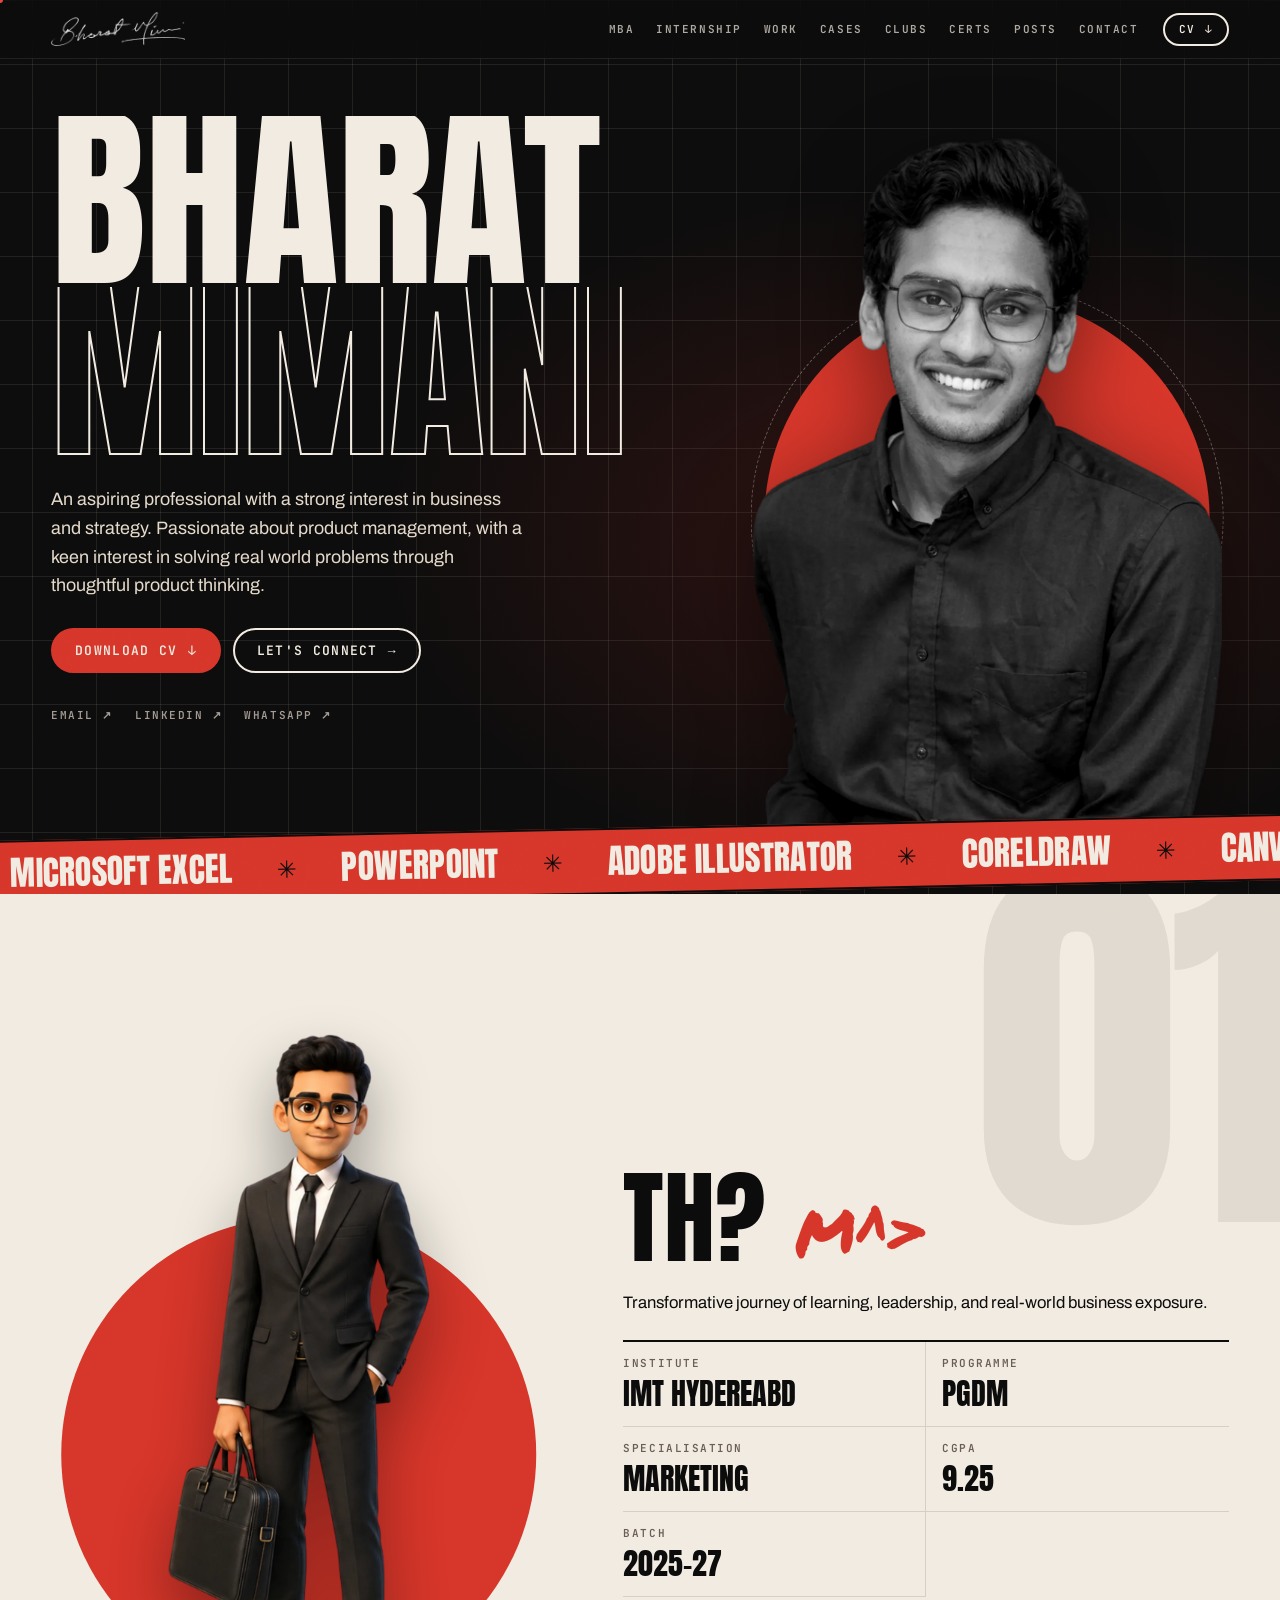
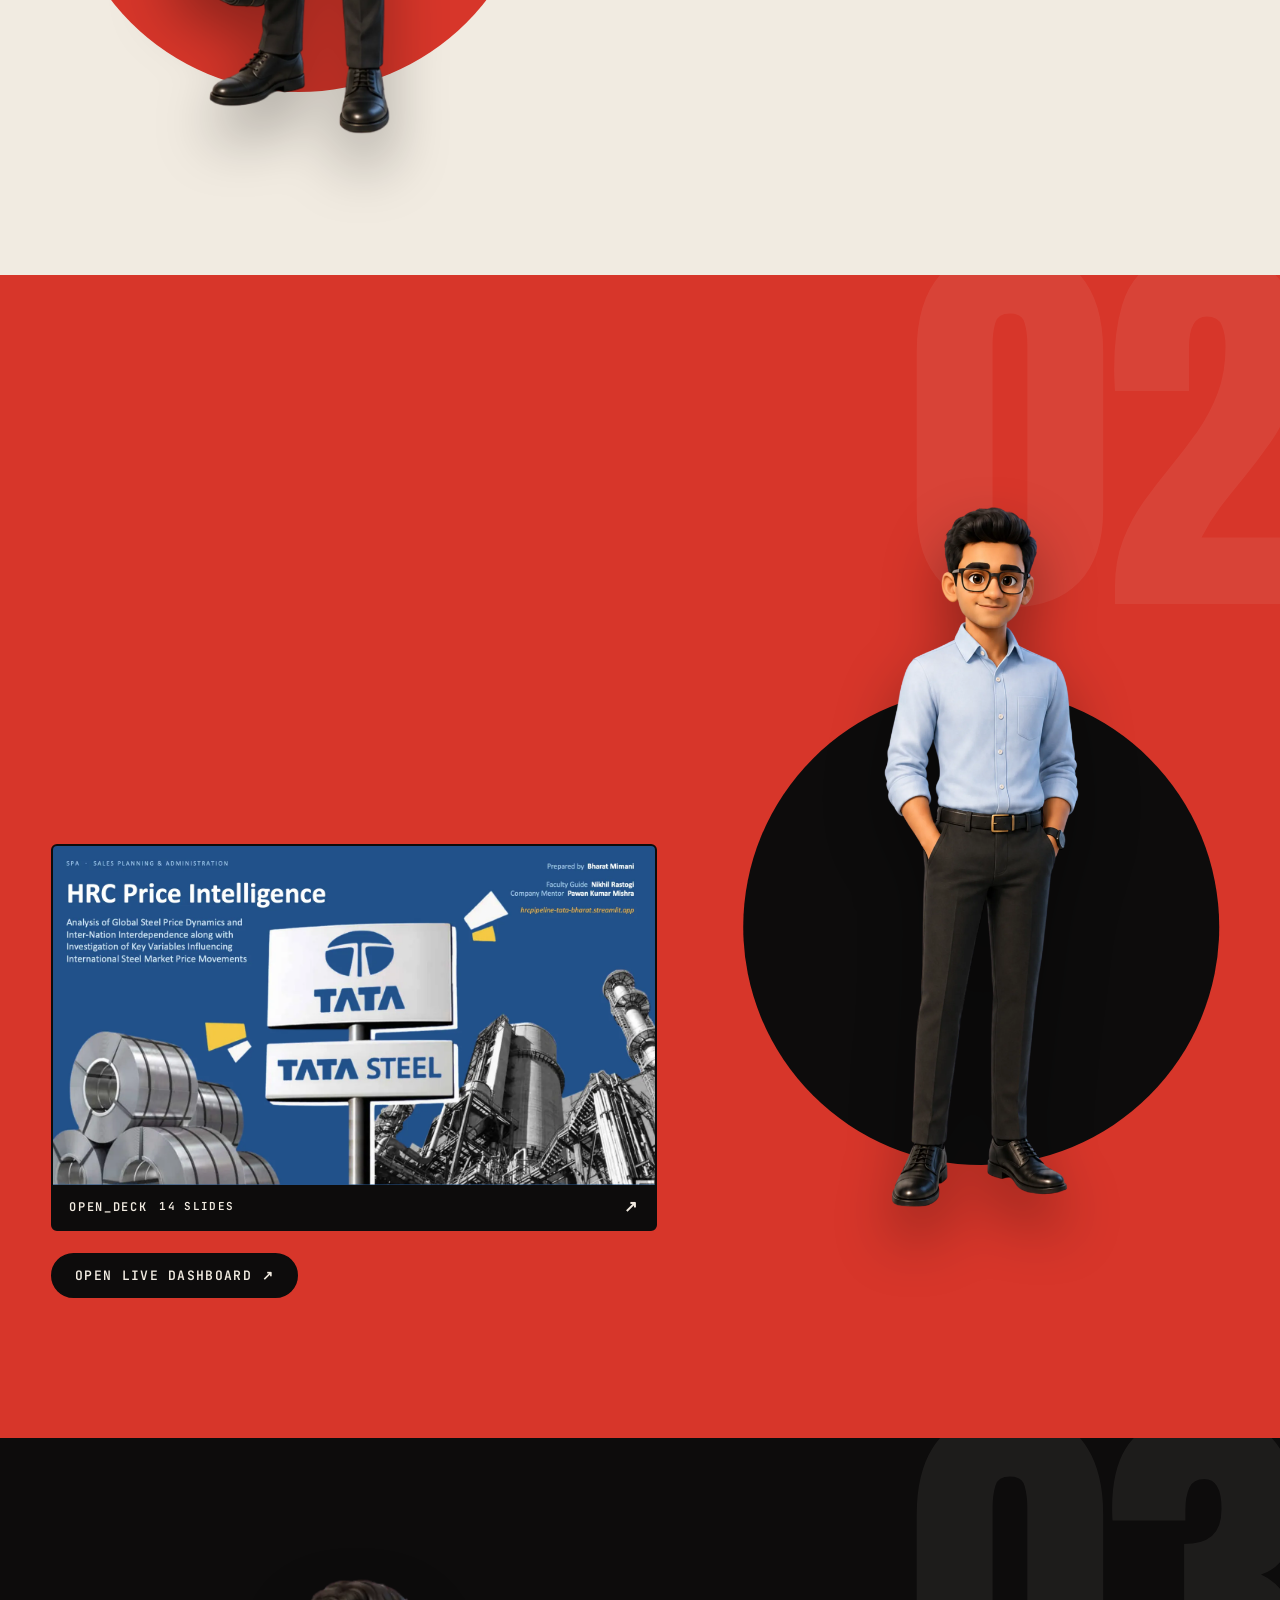
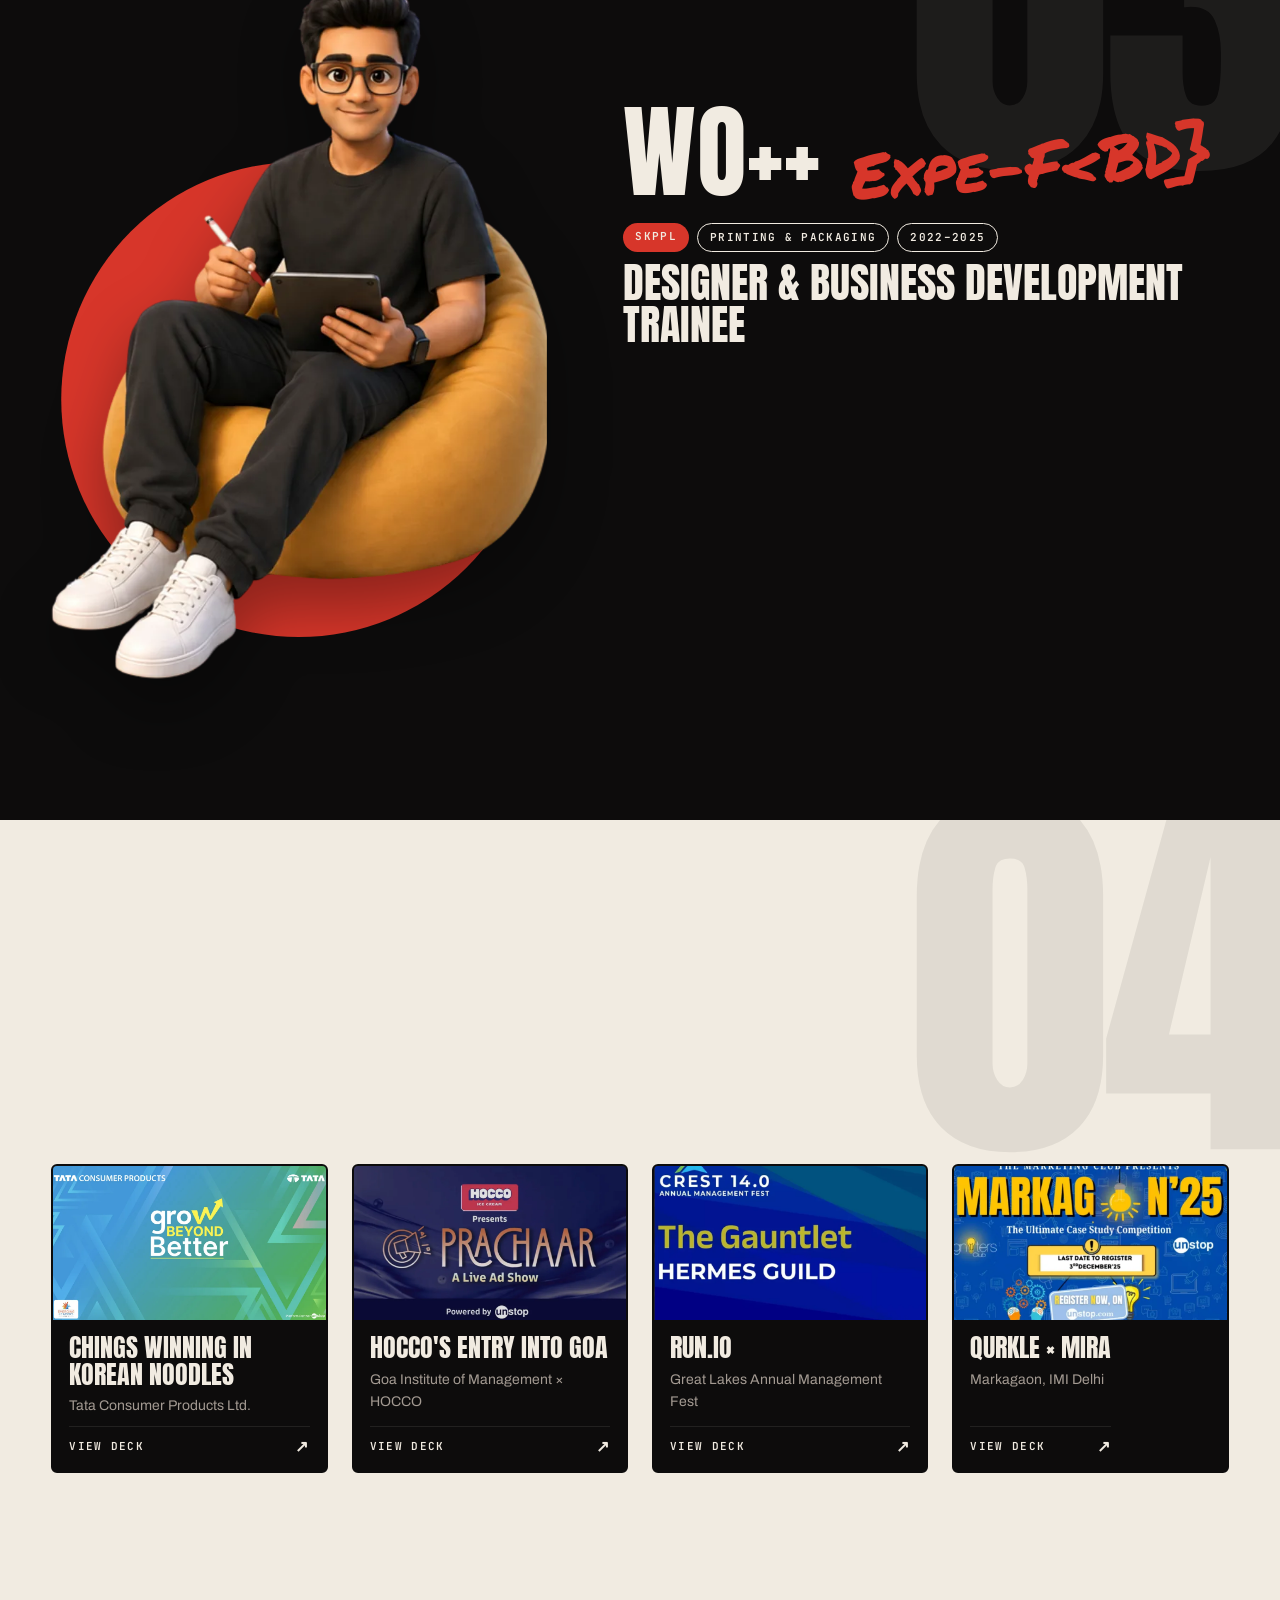
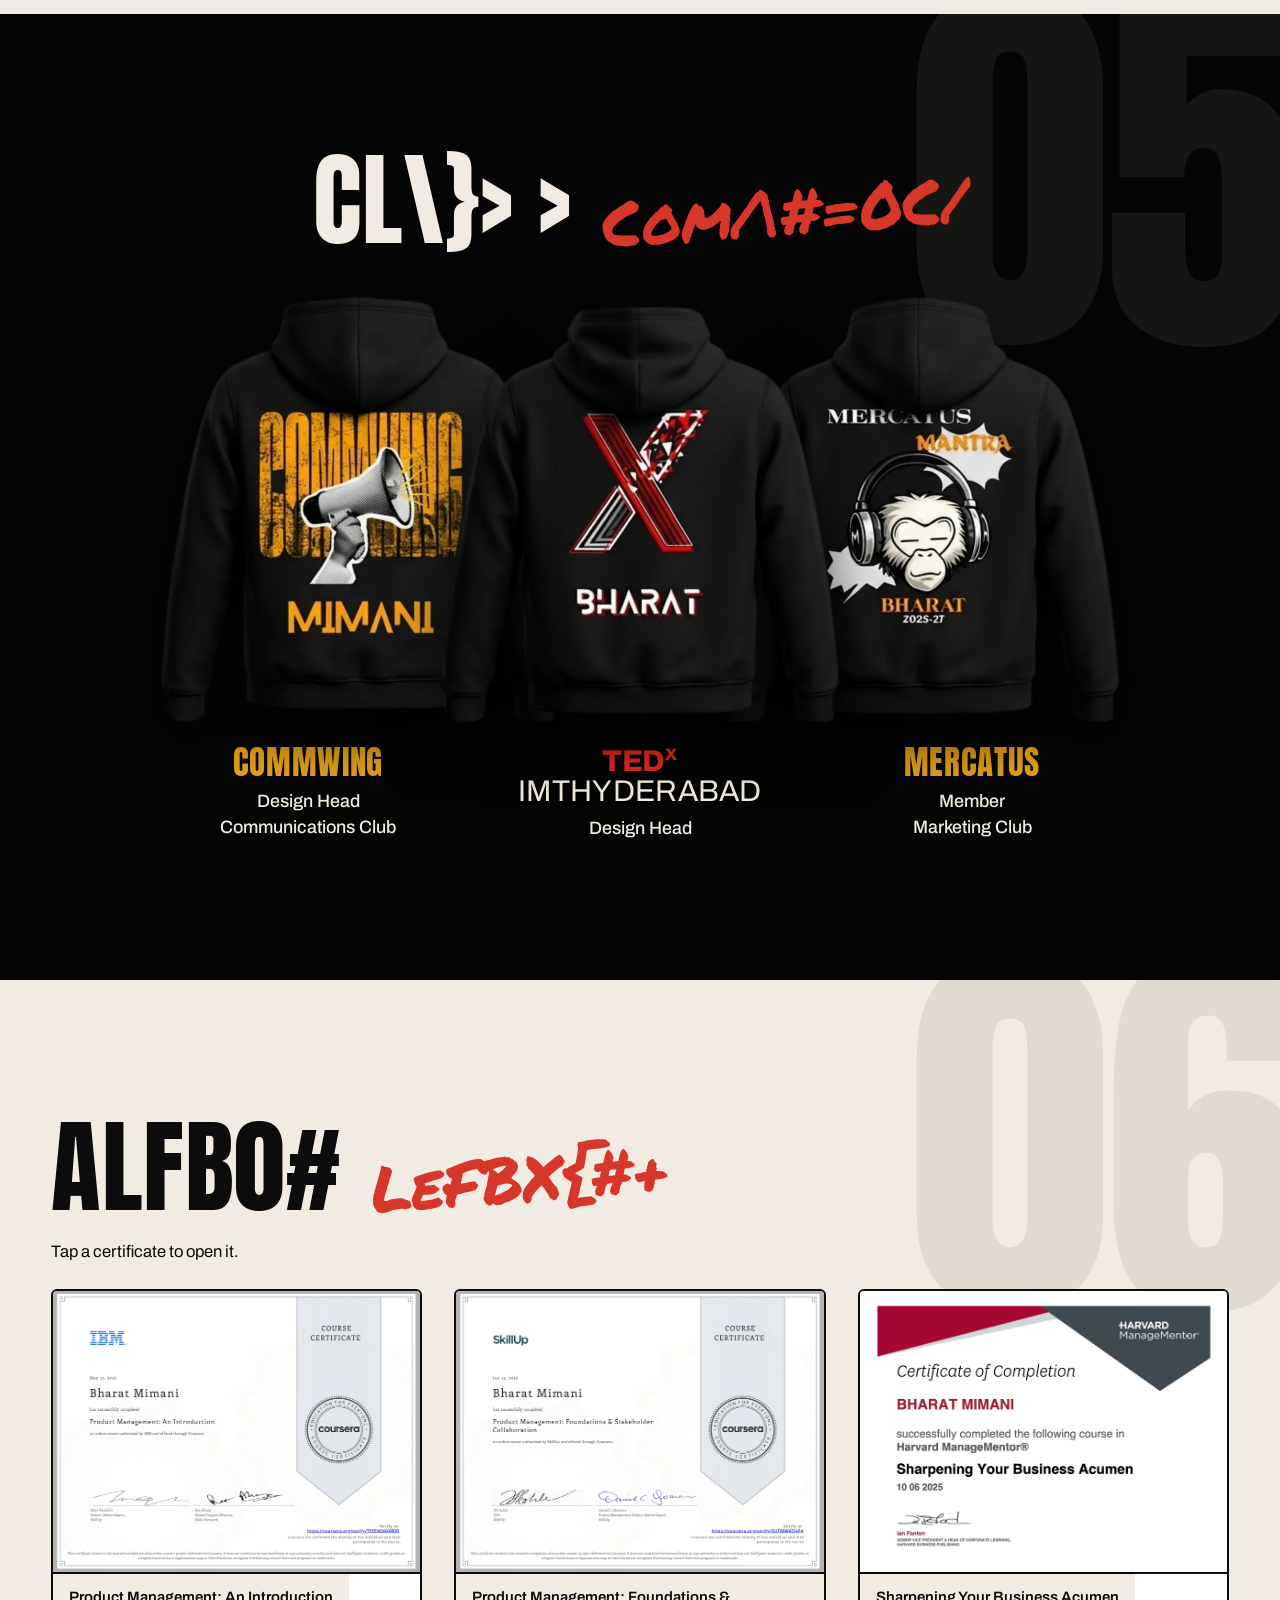
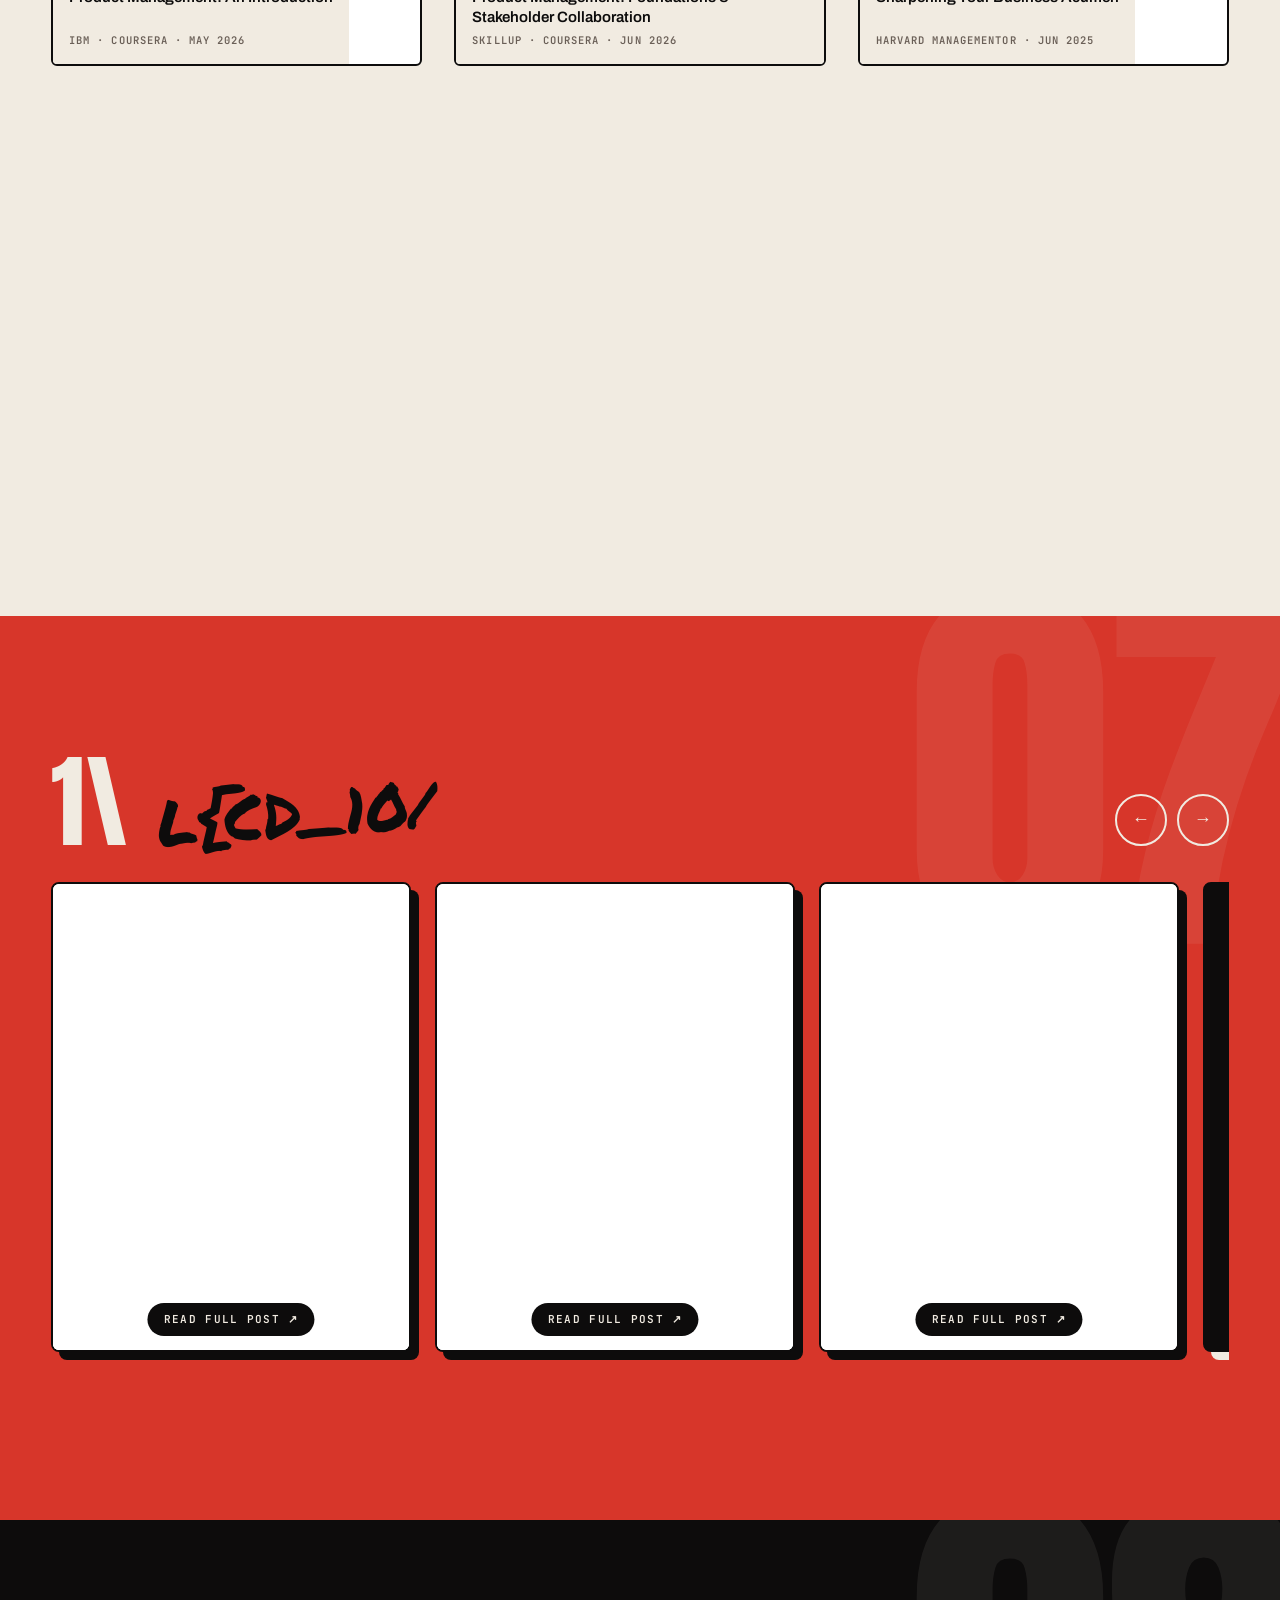
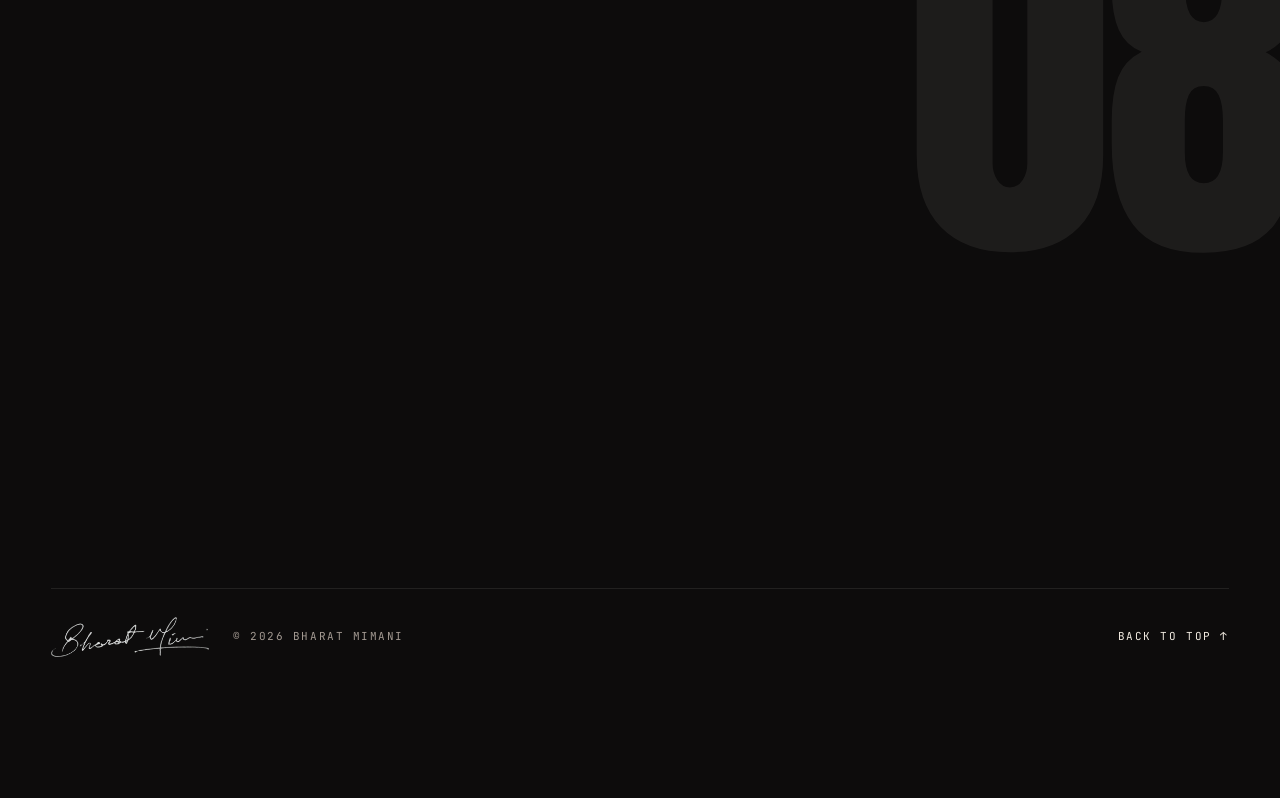
==== index.html @ fe5ada45 "Update index.html" ====
<!doctype html>
<html lang="en">
<head>
<meta charset="utf-8">
<meta name="viewport" content="width=device-width, initial-scale=1, viewport-fit=cover">
<!--HEAD-START-->
<title>Bharat Mimani</title>
<meta name="description" content="Bharat Mimani — MBA portfolio: Tata Steel summer internship, case competitions, work experience, clubs and certifications.">
<meta property="og:title" content="Bharat Mimani — Portfolio">
<meta property="og:description" content="MBA portfolio: Tata Steel internship, case competitions, work experience and more.">
<meta property="og:image" content="https://bharatmimani.vercel.app/assets/og.jpg">
<meta property="og:type" content="website">
<meta name="twitter:card" content="summary_large_image">
<meta name="theme-color" content="#0D0C0C">
<link rel="icon" href="data:image/svg+xml,%3Csvg xmlns='http://www.w3.org/2000/svg' viewBox='0 0 64 64'%3E%3Crect width='64' height='64' rx='10' fill='%23D7362A'/%3E%3Ctext x='32' y='44' font-family='Impact,Arial Black,sans-serif' font-size='34' text-anchor='middle' fill='%23F1EBE1'%3EBM%3C/text%3E%3C/svg%3E">
<link rel="preload" href="assets/fonts/anton-latin-400-normal.woff2" as="font" type="font/woff2" crossorigin>
<link rel="stylesheet" href="fonts.css">
<link rel="stylesheet" href="style.css">
<!--HEAD-END-->
</head>
<body>
<!--BODY-START-->
<a class="skip" href="#main">Skip to content</a>
<div class="cursor" aria-hidden="true"><span class="cursor-dot"></span><span class="cursor-ring"></span></div>

<header class="nav" id="nav">
  <a class="nav-logo" href="#top" aria-label="Back to top"><img src="assets/img/signature.webp" alt="Bharat Mimani signature" width="600" height="152"></a>
  <nav class="nav-links" id="navLinks" aria-label="Sections">
    <a href="#mba">MBA</a>
    <a href="#internship">Internship</a>
    <a href="#work">Work</a>
    <a href="#cases">Cases</a>
    <a href="#clubs">Clubs</a>
    <a href="#certs">Certs</a>
    <a href="#linkedin">Posts</a>
    <a href="#contact">Contact</a>
  </nav>
  <a class="btn btn-sm nav-cv" data-cv href="assets/CV.pdf" target="_blank" rel="noopener">CV <span aria-hidden="true">↓</span></a>
  <button class="nav-toggle" id="navToggle" aria-expanded="false" aria-controls="navLinks"><span></span><span></span><span class="sr">Menu</span></button>
</header>

<main id="main">

<!-- ================= HERO ================= -->
<section class="hero dark" id="top">
  <div class="hero-grid">
    <h1 class="hero-name" aria-label="Bharat Mimani">
      <span class="line"><span class="word" id="firstName">BHARAT</span></span>
      <span class="line"><span class="word outline" id="lastName">MIMANI</span></span>
    </h1>
    <figure class="hero-figure">
      <div class="disc"></div>
      <img src="assets/img/me.webp" alt="Portrait of Bharat Mimani" width="1000" height="1663" fetchpriority="high">
    </figure>
    <div class="hero-copy">
      <p class="hero-tagline" id="tagline"></p>
      <div class="hero-cta">
        <a class="btn btn-red" data-cv href="assets/CV.pdf" target="_blank" rel="noopener">Download CV <span aria-hidden="true">↓</span></a>
        <a class="btn btn-ghost" href="#contact">Let's connect <span aria-hidden="true">→</span></a>
      </div>
      <ul class="hero-social" id="heroSocial"></ul>
    </div>
  </div>
  <div class="marquee" aria-label="Tools I use"><div class="marquee-track" id="marquee"></div></div>
</section>

<!-- ================= 01 MBA ================= -->
<section class="sec light" id="mba">
  <span class="bignum" aria-hidden="true">01</span>
  <div class="wrap split">
    <figure class="avatar left"><div class="disc red"></div><img src="assets/img/avatar-mba.webp" alt="Bharat's avatar in a suit" loading="lazy" width="700" height="1872"></figure>
    <div class="sec-body">
      <h2 class="h2 scramble">The <em>MBA</em></h2>
      <p class="lede" id="mbaSummary"></p>
      <dl class="facts" id="mbaFacts"></dl>
    </div>
  </div>
</section>

<!-- ================= 02 INTERNSHIP ================= -->
<section class="sec red-bg" id="internship">
  <span class="bignum" aria-hidden="true">02</span>
  <div class="wrap split reverse">
    <figure class="avatar right"><div class="disc ink"></div><img src="assets/img/avatar-internship.webp" alt="Bharat's avatar in a blue shirt" loading="lazy" width="700" height="2511"></figure>
    <div class="sec-body">
      <h2 class="h2 one-line scramble">Summer <em>Internship</em></h2>
      <div class="intern-meta">
        <span class="chip" id="internCompany"></span>
        <span class="chip ghost" id="internRole"></span>
        <span class="chip ghost" id="internDuration"></span>
      </div>
      <h3 class="h3" id="internProject"></h3>
      <p class="lede" id="internSummary"></p>
      <ul class="ticks" id="internHighlights"></ul>
      <button class="deck-card wide" id="internDeck" type="button">
        <span class="deck-img"><img id="internCover" alt="First slide of the HRC Price Intelligence deck" loading="lazy"></span>
        <span class="deck-cta"><span class="mono">OPEN_DECK</span><span id="internCount"></span><span class="arrow" aria-hidden="true">↗</span></span>
      </button>
      <div class="dash-row">
        <a class="btn btn-ink" id="internDash" target="_blank" rel="noopener">Open live dashboard <span aria-hidden="true">↗</span></a>
      </div>
    </div>
  </div>
</section>

<!-- ================= 03 WORK ================= -->
<section class="sec dark" id="work">
  <span class="bignum" aria-hidden="true">03</span>
  <div class="wrap split">
    <figure class="avatar left"><div class="disc red"></div><img src="assets/img/avatar-workex.webp" alt="Bharat's avatar working on a tablet" loading="lazy" width="700" height="984"></figure>
    <div class="sec-body">
      <h2 class="h2 scramble">Work <em>Experience</em></h2>
      <div class="intern-meta">
        <span class="chip red" id="workCompany"></span>
        <span class="chip ghost" id="workIndustry"></span>
        <span class="chip ghost" id="workDuration"></span>
      </div>
      <h3 class="h3" id="workRole"></h3>
      <p class="lede" id="workSummary"></p>
      <ul class="ticks" id="workHighlights"></ul>
      <div class="gallery" id="workGallery" hidden></div>
    </div>
  </div>
</section>

<!-- ================= 04 CASES ================= -->
<section class="sec light" id="cases">
  <span class="bignum" aria-hidden="true">04</span>
  <div class="wrap">
    <div class="split head-split">
      <div class="sec-body">
        <h2 class="h2 scramble">Case <em>Competitions</em></h2>
        <p class="lede">Tap any cover to flip through the deck I presented.</p>
      </div>
    </div>
    <div class="deck-grid" id="caseGrid"></div>
  </div>
</section>

<!-- ================= 05 CLUBS ================= -->
<section class="sec black" id="clubs">
  <span class="bignum" aria-hidden="true">05</span>
  <div class="wrap">
    <h2 class="h2 center scramble">Clubs &amp; <em>Committees</em></h2>
    <div class="clubs">
      <div class="club-stack" id="clubStack"></div>
      <div class="club-labels" id="clubLabels"></div>
    </div>
  </div>
</section>

<!-- ================= 06 CERTS ================= -->
<section class="sec light" id="certs">
  <span class="bignum" aria-hidden="true">06</span>
  <div class="wrap">
    <h2 class="h2 scramble">Always <em>Learning</em></h2>
    <p class="lede">Tap a certificate to open it.</p>
    <div class="cert-grid" id="certGrid"></div>
  </div>
</section>

<!-- ================= 07 LINKEDIN ================= -->
<section class="sec red-bg" id="linkedin">
  <span class="bignum" aria-hidden="true">07</span>
  <div class="wrap">
    <div class="li-head">
      <div>
        <h2 class="h2 scramble">On <em>LinkedIn</em></h2>
      </div>
      <div class="slider-btns">
        <button class="sbtn" id="liPrev" type="button" aria-label="Previous post">←</button>
        <button class="sbtn" id="liNext" type="button" aria-label="Next post">→</button>
      </div>
    </div>
    <div class="li-track" id="liTrack" tabindex="0" aria-label="LinkedIn posts, scroll sideways"></div>
  </div>
</section>

<!-- ================= 08 CONTACT ================= -->
<section class="sec dark contact" id="contact">
  <span class="bignum" aria-hidden="true">08</span>
  <div class="wrap">
    <h2 class="thanks"><span>Let's</span> <em>talk</em></h2>
    <div class="contact-grid" id="contactGrid"></div>
  </div>
  <footer class="footer">
    <img src="assets/img/signature.webp" alt="" width="600" height="152" loading="lazy">
    <p class="mono">© <span id="year"></span> Bharat Mimani</p>
    <a class="mono totop" href="#top">Back to top ↑</a>
  </footer>
</section>

</main>

<!-- ================= VIEWER ================= -->
<div class="viewer" id="viewer" hidden role="dialog" aria-modal="true" aria-labelledby="vTitle">
  <div class="v-top">
    <p class="mono v-title" id="vTitle"></p>
    <p class="mono v-count" id="vCount"></p>
    <button class="v-close" id="vClose" type="button" aria-label="Close">✕</button>
  </div>
  <div class="v-stage" id="vStage"><img id="vImg" alt=""></div>
  <button class="v-nav v-prev" id="vPrev" type="button" aria-label="Previous slide">←</button>
  <button class="v-nav v-next" id="vNext" type="button" aria-label="Next slide">→</button>
  <div class="v-bottom"><div class="v-dots" id="vDots"></div><a class="btn btn-red btn-sm" id="vVerify" target="_blank" rel="noopener" hidden>Verify ↗</a></div>
</div>

<svg width="0" height="0" style="position:absolute" aria-hidden="true">
  <defs>
    <symbol id="ast" viewBox="0 0 100 100"><g fill="currentColor"><rect x="45" y="4" width="10" height="92" rx="5"/><rect x="45" y="4" width="10" height="92" rx="5" transform="rotate(45 50 50)"/><rect x="45" y="4" width="10" height="92" rx="5" transform="rotate(90 50 50)"/><rect x="45" y="4" width="10" height="92" rx="5" transform="rotate(135 50 50)"/></g></symbol>
  </defs>
</svg>

<script src="content.js"></script>
<script src="main.js"></script>
<!--BODY-END-->
<script defer src="/_vercel/insights/script.js"></script>
</body>
</html>
---- fonts.css ----
@font-face{font-family:"Anton";src:url(assets/fonts/anton-latin-400-normal.woff2) format("woff2");font-weight:400;font-display:swap}
@font-face{font-family:"Permanent Marker";src:url(assets/fonts/permanent-marker-latin-400-normal.woff2) format("woff2");font-weight:400;font-display:swap}
@font-face{font-family:"Archivo";src:url(assets/fonts/archivo-latin-400-normal.woff2) format("woff2");font-weight:400;font-display:swap}
@font-face{font-family:"Archivo";src:url(assets/fonts/archivo-latin-500-normal.woff2) format("woff2");font-weight:500;font-display:swap}
@font-face{font-family:"Archivo";src:url(assets/fonts/archivo-latin-600-normal.woff2) format("woff2");font-weight:600;font-display:swap}
@font-face{font-family:"JetBrains Mono";src:url(assets/fonts/jetbrains-mono-latin-400-normal.woff2) format("woff2");font-weight:400;font-display:swap}
@font-face{font-family:"JetBrains Mono";src:url(assets/fonts/jetbrains-mono-latin-600-normal.woff2) format("woff2");font-weight:600;font-display:swap}
@font-face{font-family:"Archivo";src:url(assets/fonts/archivo-latin-800-normal.woff2) format("woff2");font-weight:800;font-display:swap}
---- style.css ----
/* ============ TOKENS ============ */
:root{
  color-scheme: dark;
  --ink:#0D0C0C; --ink-2:#171414; --black:#050505;
  --cream:#F1EBE1; --cream-2:#E4DACB;
  --red:#D7362A; --red-hi:#E8483B; --red-deep:#9E2219;
  --mute-d:#A39A92;      /* muted text on dark */
  --mute-l:#6A5F57;      /* muted text on cream */
  --line-d:rgba(241,235,225,.09);
  --line-l:rgba(13,12,12,.12);
  --f-display:"Anton","Impact","Arial Narrow Bold",sans-serif;
  --f-marker:"Permanent Marker","Comic Sans MS",cursive;
  --f-mono:"JetBrains Mono",ui-monospace,"SFMono-Regular",Menlo,monospace;
  --f-body:"Archivo","Helvetica Neue",Arial,sans-serif;
  --gutter:clamp(16px,4vw,56px);
  --maxw:1240px;
  --ease:cubic-bezier(.2,.8,.2,1);
}
*,*::before,*::after{box-sizing:border-box}
html{scroll-behavior:smooth;scroll-padding-top:72px}
body{margin:0;background:var(--ink);color:var(--cream);font:400 16px/1.6 var(--f-body);-webkit-font-smoothing:antialiased;overflow-x:hidden}
img{max-width:100%;display:block}
a{color:inherit}
button{font:inherit;color:inherit;cursor:pointer}
em{font-style:normal}
[hidden]{display:none!important}
:focus-visible{outline:2px dashed var(--red-hi);outline-offset:3px}
.sr{position:absolute;width:1px;height:1px;overflow:hidden;clip:rect(0 0 0 0)}
.skip{position:absolute;left:-999px;top:8px;z-index:100;background:var(--red);padding:8px 12px}
.skip:focus{left:8px}

/* grain over everything */
body::after{content:"";position:fixed;inset:0;pointer-events:none;z-index:90;opacity:.07;mix-blend-mode:overlay;
  background-image:url("data:image/svg+xml,%3Csvg xmlns='http://www.w3.org/2000/svg' width='160' height='160'%3E%3Cfilter id='n'%3E%3CfeTurbulence type='fractalNoise' baseFrequency='.85' numOctaves='3' stitchTiles='stitch'/%3E%3C/filter%3E%3Crect width='100%25' height='100%25' filter='url(%23n)'/%3E%3C/svg%3E")}

/* ============ TYPE ============ */
.eyebrow,.mono{font-family:var(--f-mono);font-size:12px;letter-spacing:.14em;text-transform:uppercase}
.eyebrow{margin:0 0 14px;opacity:.85}
.center{text-align:center}
.h2{font:400 clamp(48px,8vw,112px)/.9 var(--f-display);text-transform:uppercase;margin:0 0 24px;letter-spacing:.005em;text-wrap:balance}
.h2 em,.thanks em{font-family:var(--f-marker);text-transform:none;font-size:.62em;color:var(--red);display:inline-block;transform:rotate(-4deg) translateY(-.12em);margin-left:.08em;letter-spacing:0}
.red-bg .h2 em{color:var(--ink)}
@media (min-width:901px){.h2.one-line{white-space:nowrap;font-size:clamp(44px,5.6vw,96px)}}
.h3{font:400 clamp(28px,3.4vw,42px)/1 var(--f-display);text-transform:uppercase;margin:6px 0 14px}
.lede{max-width:60ch;font-size:clamp(16px,1.3vw,18px);margin:0 0 24px}
.note{margin:0;opacity:.75;font-size:11px}

/* placeholders (text not written yet) */
.ph{border:1.5px dashed currentColor;padding:1px 8px;border-radius:4px;opacity:.6;font-style:italic}

/* ============ BUTTONS / CHIPS ============ */
.btn{display:inline-flex;align-items:center;gap:10px;padding:14px 22px;font:600 13px/1 var(--f-mono);letter-spacing:.1em;text-transform:uppercase;text-decoration:none;border:2px solid currentColor;border-radius:999px;transition:transform .25s var(--ease),background .25s,color .25s,box-shadow .25s;background:transparent}
.btn:hover{transform:translate(-2px,-2px);box-shadow:4px 4px 0 currentColor}
.btn-sm{padding:9px 14px;font-size:11px}
.btn-red{background:var(--red);border-color:var(--red);color:var(--cream)}
.btn-red:hover{box-shadow:4px 4px 0 var(--cream)}
.btn-ghost{color:var(--cream)}
.btn-ink{background:var(--ink);border-color:var(--ink);color:var(--cream)}
.btn-ink:hover{box-shadow:4px 4px 0 var(--cream)}
.chip{display:inline-block;font:600 11px/1 var(--f-mono);letter-spacing:.12em;text-transform:uppercase;padding:8px 12px;border-radius:999px;background:var(--ink);color:var(--cream)}
.chip.red{background:var(--red)}
.chip.ghost{background:transparent;border:1.5px solid currentColor;color:inherit}
.chip:empty{display:none}

/* ============ NAV ============ */
.nav{position:fixed;top:0;left:0;right:0;z-index:60;display:flex;align-items:center;gap:24px;
  padding:calc(env(safe-area-inset-top,0px) + 12px) var(--gutter) 12px;
  background:rgba(13,12,12,.72);backdrop-filter:blur(12px);-webkit-backdrop-filter:blur(12px);border-bottom:1px solid var(--line-d)}
.nav-logo img{height:34px;width:auto;filter:invert(1) brightness(1.05)}
.nav-links{display:flex;gap:22px;margin-left:auto}
.nav-links a{font:600 11px/1 var(--f-mono);letter-spacing:.14em;text-transform:uppercase;text-decoration:none;opacity:.7;position:relative;padding:6px 0}
.nav-links a::after{content:"";position:absolute;left:0;right:100%;bottom:0;height:2px;background:var(--red);transition:right .3s var(--ease)}
.nav-links a:hover,.nav-links a.active{opacity:1}
.nav-links a:hover::after,.nav-links a.active::after{right:0}
.nav-cv{color:var(--cream)}
.nav-toggle{display:none;background:none;border:0;width:40px;height:40px;position:relative}
.nav-toggle span:not(.sr){position:absolute;left:9px;right:9px;height:2px;background:var(--cream);transition:transform .3s}
.nav-toggle span:nth-child(1){top:15px}.nav-toggle span:nth-child(2){top:23px}
.nav-toggle[aria-expanded="true"] span:nth-child(1){transform:translateY(4px) rotate(45deg)}
.nav-toggle[aria-expanded="true"] span:nth-child(2){transform:translateY(-4px) rotate(-45deg)}

/* ============ SECTIONS ============ */
.sec{position:relative;padding-block:clamp(80px,11vw,150px);padding-inline:var(--gutter);overflow:hidden}
.wrap{max-width:var(--maxw);margin:0 auto;position:relative;z-index:2}
.dark{background:var(--ink);color:var(--cream)}
.black{background:var(--black);color:var(--cream)}
.light{background:var(--cream);color:var(--ink)}
.red-bg{background:var(--red);color:var(--cream)}
.light .eyebrow{color:var(--red-deep)}
.bignum{position:absolute;top:-.12em;right:-.04em;font:400 clamp(180px,32vw,460px)/1 var(--f-display);opacity:.07;pointer-events:none;z-index:1;letter-spacing:-.02em}
.split{display:grid;grid-template-columns:minmax(0,.9fr) minmax(0,1.1fr);gap:clamp(32px,6vw,90px);align-items:center}
.split.reverse{grid-template-columns:minmax(0,1.1fr) minmax(0,.9fr)}
.split.reverse .avatar{order:2}
.head-split{grid-template-columns:1fr;margin-bottom:36px}

/* avatars on discs (Inky-style) */
.avatar{position:relative;margin:0;display:flex;justify-content:center;align-items:flex-end;min-height:300px}
.avatar img{position:relative;z-index:2;max-height:700px;width:auto;filter:drop-shadow(0 30px 30px rgba(0,0,0,.35));transition:transform .6s var(--ease)}
.avatar:hover img{transform:translateY(-8px) rotate(-1.5deg)}
.avatar.small img{max-height:420px}
.disc{position:absolute;z-index:1;left:50%;bottom:6%;width:min(96%,500px);aspect-ratio:1;border-radius:50%;transform:translateX(-50%);background:var(--red)}
.disc.ink{background:var(--ink)}
.avatar.small .disc{width:min(90%,320px)}

/* ============ HERO ============ */
.hero{position:relative;padding:calc(env(safe-area-inset-top,0px) + 96px) var(--gutter) 0;overflow:hidden;
  background-image:linear-gradient(var(--line-d) 1px,transparent 1px),linear-gradient(90deg,var(--line-d) 1px,transparent 1px);background-size:64px 64px;background-position:center top}
.hero::before{content:"";position:absolute;inset:0;background:radial-gradient(ellipse 60% 55% at 72% 60%,rgba(215,54,42,.18),transparent 70%);pointer-events:none}
.hero-grid{max-width:var(--maxw);margin:0 auto;display:grid;grid-template-columns:minmax(0,1.15fr) minmax(0,.85fr);grid-template-rows:auto 1fr;column-gap:40px;position:relative}
.hero-eyebrow{grid-column:1/-1;grid-row:1;color:var(--mute-d)}
.blink{color:var(--red);animation:blink 1.1s steps(2) infinite}
@keyframes blink{50%{opacity:0}}
.hero-name{grid-column:1/-1;grid-row:1;padding-top:20px;margin:0;font:400 clamp(76px,15.5vw,236px)/.84 var(--f-display);letter-spacing:-.005em;position:relative;z-index:1}
.hero-name .line{display:block;overflow:hidden;padding-bottom:.02em}
.hero-name .word{display:inline-block;animation:rise 1s var(--ease) both}
.hero-name .line:nth-child(2) .word{animation-delay:.12s}
.hero-name .outline{color:transparent;-webkit-text-stroke:2px var(--cream)}
@keyframes rise{from{transform:translateY(105%)}to{transform:none}}
.hero-figure{grid-column:2;grid-row:1/3;position:relative;z-index:2;margin:0;align-self:end;display:flex;justify-content:center;padding-top:40px}
.hero-figure img{position:relative;z-index:2;width:min(100%,470px);height:auto;filter:grayscale(1) contrast(1.12) brightness(1.02) drop-shadow(0 20px 40px rgba(0,0,0,.45));transition:filter .6s var(--ease)}
/* duotone by default, original colour on hover (desktop) or tap (phone) */
.hero-figure:hover img,.hero-figure:active img{filter:grayscale(0) contrast(1) brightness(1) drop-shadow(0 20px 40px rgba(0,0,0,.45))}
.hero-figure .disc{bottom:12%;width:min(92%,470px)}
.hero-figure .disc::after{content:"";position:absolute;inset:-14px;border:1.5px dashed rgba(241,235,225,.35);border-radius:50%;animation:spin 40s linear infinite}
.asterisk{position:absolute;color:var(--red);z-index:3}
.a1{width:70px;top:18%;left:0;animation:spin 14s linear infinite}
@keyframes spin{to{transform:rotate(360deg)}}
.tag-hero{position:absolute;z-index:3;right:0;bottom:22%;font:600 11px/1 var(--f-mono);letter-spacing:.12em;background:var(--cream);color:var(--ink);padding:8px 10px;transform:rotate(3deg)}
.hero-copy{grid-column:1;grid-row:2;padding:28px 0 56px;align-self:start}
.hero-tagline{max-width:48ch;font-size:clamp(16px,1.4vw,19px);color:var(--cream-2);margin:0 0 28px}
.hero-cta{display:flex;flex-wrap:wrap;gap:12px;margin-bottom:28px}
.hero-social{list-style:none;margin:0;padding:0;display:flex;flex-wrap:wrap;gap:8px 22px}
.hero-social a{font:600 11px/1 var(--f-mono);letter-spacing:.14em;text-transform:uppercase;text-decoration:none;color:var(--mute-d);transition:color .2s}
.hero-social a:hover{color:var(--red-hi)}

.marquee{position:relative;z-index:3;margin:0 calc(var(--gutter) * -1);background:var(--red);color:var(--cream);overflow:hidden;border-block:2px solid var(--ink);transform:rotate(-1.2deg) scale(1.02);transform-origin:center}
.marquee-track{display:flex;width:max-content;animation:marq 26s linear infinite}
.marquee-track span{font:400 clamp(22px,2.6vw,34px)/1 var(--f-display);text-transform:uppercase;padding:14px 22px;white-space:nowrap;display:flex;align-items:center;gap:44px}
.marquee-track span::after{content:"✳";font-size:.7em;color:var(--ink)}
@keyframes marq{to{transform:translateX(-50%)}}

/* ============ FACTS (MBA) ============ */
.facts{display:grid;grid-template-columns:repeat(2,minmax(0,1fr));gap:0;margin:0;border-top:2px solid var(--ink)}
.facts div{padding:16px 16px 16px 0;border-bottom:1px solid var(--line-l)}
.facts div:nth-child(odd){border-right:1px solid var(--line-l)}
.facts div:nth-child(even){padding-left:16px}
.facts dt{font:600 11px/1 var(--f-mono);letter-spacing:.14em;text-transform:uppercase;color:var(--mute-l);margin-bottom:8px}
.facts dd{margin:0;font:400 clamp(22px,2.4vw,30px)/1.1 var(--f-display);text-transform:uppercase}
.facts dd .ph{font:italic 400 15px/1.4 var(--f-body);text-transform:none}

/* ============ INTERNSHIP ============ */
.intern-meta{display:flex;flex-wrap:wrap;gap:8px;margin-bottom:10px}
.ticks{list-style:none;padding:0;margin:0 0 28px;display:grid;gap:10px;max-width:60ch}
.ticks li{position:relative;padding-left:26px}
.ticks li::before{content:"→";position:absolute;left:0;font-family:var(--f-mono);font-weight:600}
.dash-row{display:flex;flex-wrap:wrap;align-items:center;gap:14px 18px;margin-top:22px}

/* ============ DECK CARDS ============ */
.deck-card{display:block;width:100%;text-align:left;padding:0;border:2px solid var(--ink);background:var(--ink);color:var(--cream);border-radius:6px;overflow:hidden;transition:transform .35s var(--ease),box-shadow .35s var(--ease)}
.deck-card:hover{transform:translate(-4px,-4px) rotate(-.4deg);box-shadow:8px 8px 0 var(--red)}
.red-bg .deck-card:hover{box-shadow:8px 8px 0 var(--cream)}
.deck-img{display:block;aspect-ratio:16/9;overflow:hidden;background:#222;position:relative}
.deck-img img{width:100%;height:100%;object-fit:cover;transition:transform .6s var(--ease)}
.deck-card:hover .deck-img img{transform:scale(1.05)}
.deck-img::after{content:"";position:absolute;inset:0;background:repeating-linear-gradient(0deg,rgba(0,0,0,.08) 0 1px,transparent 1px 3px);pointer-events:none;opacity:0;transition:opacity .3s}
.deck-card:hover .deck-img::after{opacity:1}
.deck-cta{display:flex;align-items:center;gap:12px;padding:14px 16px;font:600 11px/1 var(--f-mono);letter-spacing:.12em;text-transform:uppercase}
.deck-cta .arrow{margin-left:auto;font-size:16px;transition:transform .3s}
.deck-card:hover .arrow{transform:translate(3px,-3px)}
.deck-card.wide{max-width:640px}

.deck-grid{display:grid;grid-template-columns:repeat(4,minmax(0,1fr));gap:clamp(16px,2vw,24px)}
@media (max-width:1100px){.deck-grid{grid-template-columns:repeat(2,minmax(0,1fr))}}
.case{display:flex;flex-direction:column;background:var(--ink);color:var(--cream)}
.case-info{padding:14px 16px 16px;display:flex;flex-direction:column;gap:8px;flex:1}
.case-idx{font:600 11px/1 var(--f-mono);letter-spacing:.14em;color:var(--red-hi)}
.case-title{font:400 clamp(21px,2vw,26px)/1.05 var(--f-display);text-transform:uppercase;margin:0}
.case-org{font-size:14px;color:var(--mute-d);margin:0}
.case-foot{display:flex;align-items:center;gap:10px;margin-top:auto;padding-top:12px;border-top:1px solid var(--line-d);font:600 11px/1 var(--f-mono);letter-spacing:.12em;text-transform:uppercase}
.case-foot .arrow{margin-left:auto;font-size:16px;transition:transform .3s}
.case:hover .case-foot .arrow{transform:translate(3px,-3px)}
.result{background:var(--red);color:var(--cream);padding:6px 9px;border-radius:999px}

/* ============ CLUBS (overlapping hoodies, as in the Figma) ============ */
.clubs{margin-top:48px}
.club-stack{display:flex;justify-content:center;align-items:flex-end;max-width:1000px;margin:0 auto}
.hoodie{position:relative;flex:0 0 40%;margin-left:-12%;transition:transform .6s var(--ease)}
.hoodie:first-child{margin-left:0}
.hoodie:nth-child(2){z-index:2}
.hoodie img{width:100%;height:auto;filter:drop-shadow(0 24px 30px rgba(0,0,0,.7))}
.hoodie:hover{transform:translateY(-12px) rotate(-2deg);z-index:3}
.club-labels{display:grid;grid-template-columns:repeat(3,minmax(0,1fr));gap:16px;max-width:980px;margin:22px auto 0;text-align:center}
.club-name{font:400 clamp(22px,2.6vw,34px)/1 var(--f-display);text-transform:uppercase;margin:0 0 10px;letter-spacing:.02em}
.club-name.tedx{font:400 clamp(20px,2.4vw,30px)/1 var(--f-body);text-transform:uppercase;letter-spacing:.01em;color:var(--cream)}
.club-name.tedx .ted{color:#E62B1E;font-weight:800;letter-spacing:-.01em}
.club-name.tedx sup{color:#E62B1E;font-weight:700;font-size:.55em;vertical-align:.65em;margin:0 .02em}
.club-name.tedx .rest{font-weight:400;color:var(--cream)}
.club-role{font:500 clamp(15px,1.4vw,18px)/1.35 var(--f-body);margin:0;color:var(--cream)}
.club-note{font:500 clamp(15px,1.4vw,18px)/1.35 var(--f-body);margin:2px 0 0;color:var(--cream)}

/* ============ CERTS ============ */
.cert-grid{display:grid;grid-template-columns:repeat(3,minmax(0,1fr));gap:clamp(16px,2.5vw,32px);margin-top:12px}
.cert{display:flex;flex-direction:column;text-align:left;padding:0;background:#fff;color:var(--ink);border:2px solid var(--ink);border-radius:6px;overflow:hidden;transition:transform .35s var(--ease),box-shadow .35s var(--ease)}
.cert:hover{transform:translate(-4px,-4px);box-shadow:8px 8px 0 var(--red)}
.cert-img{aspect-ratio:2212/1706;overflow:hidden;border-bottom:2px solid var(--ink);background:#fafafa}
.cert-img img{width:100%;height:100%;object-fit:cover}
.cert-info{padding:14px 16px 16px;display:flex;flex-direction:column;gap:6px;flex:1;background:var(--cream)}
.cert-title{font:600 15px/1.3 var(--f-body);margin:0}
.cert-meta{display:flex;justify-content:space-between;gap:10px;font:600 10.5px/1.4 var(--f-mono);letter-spacing:.1em;text-transform:uppercase;color:var(--mute-l);margin-top:auto}
.cert-meta .ok{color:var(--red-deep)}

/* ============ LINKEDIN ============ */
.li-head{display:flex;align-items:flex-end;justify-content:space-between;gap:20px;flex-wrap:wrap}
.slider-btns{display:flex;gap:10px;margin-bottom:28px}
.sbtn{width:52px;height:52px;border-radius:50%;border:2px solid var(--cream);background:transparent;font-size:18px;transition:background .2s,color .2s}
.sbtn:hover{background:var(--cream);color:var(--red)}
.sbtn:disabled{opacity:.3;pointer-events:none}
.li-track{display:flex;gap:24px;overflow-x:auto;scroll-snap-type:x mandatory;padding:8px 4px 28px;scrollbar-width:thin;scrollbar-color:var(--cream) transparent;overscroll-behavior-x:contain}
.li-track:focus-visible{outline-color:var(--cream)}
.li-card{--s:.73;position:relative;flex:0 0 min(360px,80vw);height:470px;scroll-snap-align:start;background:#fff;border-radius:8px;overflow:hidden;border:2px solid var(--ink);box-shadow:8px 8px 0 var(--ink)}
.li-scale{width:504px;transform:scale(var(--s));transform-origin:top left}
.li-card iframe{display:block;width:504px;border:0;background:#fff}
.li-card::after{content:"";position:absolute;left:0;right:0;bottom:0;height:90px;background:linear-gradient(transparent,#fff 70%);pointer-events:none}
.li-open{position:absolute;left:50%;bottom:14px;transform:translateX(-50%);z-index:2;white-space:nowrap;background:var(--ink);color:var(--cream);text-decoration:none;font:600 11px/1 var(--f-mono);letter-spacing:.12em;text-transform:uppercase;padding:11px 16px;border-radius:999px;transition:background .2s}
.li-open:hover{background:var(--red)}
.li-follow{flex:0 0 min(360px,80vw);height:470px;scroll-snap-align:start;background:var(--ink);color:var(--cream);border-radius:8px;padding:34px 30px;display:flex;flex-direction:column;gap:18px;border:2px solid var(--ink);box-shadow:8px 8px 0 var(--cream);min-height:340px}
.li-follow .li-in{width:56px;height:56px;border-radius:10px;background:var(--cream);color:var(--ink);display:grid;place-items:center;font:700 24px/1 var(--f-body)}
.li-follow h3{font:400 clamp(30px,3.4vw,42px)/1 var(--f-display);text-transform:uppercase;margin:0}
.li-follow h3 em{font-family:var(--f-marker);text-transform:none;color:var(--red-hi);font-size:.8em}
.li-follow p{margin:0;color:var(--mute-d);max-width:36ch}
.li-follow .btn{align-self:flex-start;margin-top:auto}

/* ============ CONTACT ============ */
.thanks{font:400 clamp(90px,19vw,280px)/.85 var(--f-display);text-transform:uppercase;text-align:center;margin:0 0 56px}
.thanks em{font-size:.55em}
.contact-grid{display:grid;grid-template-columns:repeat(3,minmax(0,1fr));gap:18px;max-width:1000px;margin:0 auto}
.ccard{display:flex;flex-direction:column;gap:12px;padding:24px;border:1.5px solid var(--line-d);border-radius:8px;background:var(--ink-2);text-decoration:none;transition:border-color .25s,transform .25s var(--ease)}
.ccard:hover{border-color:var(--red);transform:translateY(-4px)}
.ccard .k{font:600 11px/1 var(--f-mono);letter-spacing:.14em;text-transform:uppercase;color:var(--red-hi)}
.ccard .v{font:500 15px/1.4 var(--f-body);word-break:break-word;user-select:all}
.ccard .row{display:flex;gap:10px;flex-wrap:wrap;margin-top:auto}
.copy{background:none;border:1.5px solid var(--line-d);border-radius:999px;padding:7px 12px;font:600 10px/1 var(--f-mono);letter-spacing:.12em;text-transform:uppercase;color:var(--cream)}
.copy:hover{border-color:var(--cream)}
.footer{max-width:var(--maxw);margin:100px auto 0;padding-top:28px;border-top:1px solid var(--line-d);display:flex;align-items:center;gap:24px;flex-wrap:wrap;position:relative;z-index:2}
.footer img{height:40px;width:auto;filter:invert(1)}
.footer p{margin:0;color:var(--mute-d);font-size:11px}
.totop{margin-left:auto;text-decoration:none;font-size:11px}

/* ============ VIEWER ============ */
.viewer{position:fixed;inset:0;z-index:200;background:rgba(5,5,5,.985);display:grid;grid-template-rows:auto 1fr auto;padding:calc(env(safe-area-inset-top,0px) + 14px) 16px calc(env(safe-area-inset-bottom,0px) + 14px)}
.v-top{display:flex;align-items:center;gap:16px}
.v-title{margin:0;color:var(--cream);white-space:nowrap;overflow:hidden;text-overflow:ellipsis}
.v-count{margin:0 0 0 auto;color:var(--red-hi)}
.v-close{width:44px;height:44px;border-radius:50%;border:1.5px solid var(--line-d);background:none;font-size:16px}
.v-close:hover{border-color:var(--cream)}
.v-stage{display:flex;align-items:center;justify-content:center;min-height:0;padding:16px 0;touch-action:pan-y}
.v-stage img{max-width:100%;max-height:100%;object-fit:contain;border-radius:4px;box-shadow:0 20px 60px rgba(0,0,0,.6);transition:opacity .2s}
.v-stage img.fade{opacity:.2}
.v-nav{position:absolute;top:50%;transform:translateY(-50%);width:54px;height:54px;border-radius:50%;border:2px solid var(--cream);background:rgba(13,12,12,.6);font-size:18px}
.v-nav:hover{background:var(--red);border-color:var(--red)}
.v-prev{left:18px}.v-next{right:18px}
.v-nav:disabled{opacity:.2;pointer-events:none}
.v-bottom{display:flex;align-items:center;justify-content:center;gap:16px;min-height:36px}
.v-dots{display:flex;gap:6px;flex-wrap:wrap;justify-content:center}
.v-dots button{width:8px;height:8px;padding:0;border-radius:50%;border:0;background:rgba(241,235,225,.3)}
.v-dots button.on{background:var(--red);width:22px;border-radius:4px}
body.lock{overflow:hidden}

/* ============ CUSTOM CURSOR ============ */
.cursor{display:none}
@media (hover:hover) and (pointer:fine) and (prefers-reduced-motion:no-preference){
  .has-cursor .cursor{display:block;position:fixed;inset:0;pointer-events:none;z-index:300}
  .cursor-dot,.cursor-ring{position:fixed;top:0;left:0;border-radius:50%;pointer-events:none;will-change:transform}
  .cursor-dot{width:6px;height:6px;margin:-3px 0 0 -3px;background:var(--red-hi)}
  .cursor-ring{width:34px;height:34px;margin:-17px 0 0 -17px;border:1.5px solid var(--red-hi);transition:width .25s,height .25s,margin .25s,background .25s}
  .cursor.big .cursor-ring{width:64px;height:64px;margin:-32px 0 0 -32px;background:rgba(215,54,42,.15)}
}

/* ============ REVEAL ============ */
.pre{opacity:0;transform:translateY(34px)}
.in{opacity:1;transform:none;transition:opacity .8s var(--ease),transform .8s var(--ease)}

/* ============ RESPONSIVE ============ */
@media (max-width:1020px){
  .nav-links{gap:16px}
}
@media (max-width:900px){
  .nav-toggle{display:block;margin-left:auto}
  .nav-cv{margin-left:0}
  .nav{backdrop-filter:none;-webkit-backdrop-filter:none;background:rgba(13,12,12,.94)}
  .nav-links{position:fixed;inset:0;height:100vh;height:100dvh;flex-direction:column;justify-content:center;align-items:flex-start;gap:6px;padding:90px var(--gutter) 40px;background:var(--ink);transform:translateY(-100%);visibility:hidden;transition:transform .45s var(--ease),visibility 0s .45s;z-index:-1;margin:0}
  .nav-links.open{transform:none;visibility:visible;transition:transform .45s var(--ease)}
  .nav-links a{font:400 clamp(38px,9vw,56px)/1.1 var(--f-display);letter-spacing:.01em;opacity:1}
  .nav-links a::after{display:none}
  .hero-grid{grid-template-columns:1fr;grid-template-rows:auto}
  .hero-name,.hero-figure,.hero-copy{grid-column:1;grid-row:auto}
  .hero-figure{padding-top:8px;margin-top:0}
  .hero-figure img{width:min(78%,380px)}
  .hero-copy{padding-top:32px}
  .split,.split.reverse,.head-split{grid-template-columns:1fr}
  .split.reverse .avatar{order:0}
  .avatar img{max-height:460px}
  .avatar.small{display:none}
  .head-split{margin-bottom:32px}
  .cert-grid{grid-template-columns:repeat(2,minmax(0,1fr))}
  .contact-grid{grid-template-columns:1fr}
}
@media (max-width:640px){
  .deck-grid{grid-template-columns:1fr}
  .hoodie{flex-basis:44%;margin-left:-13%}
  .club-labels{gap:8px}
  .club-name{font-size:17px}
  .club-name.tedx{font-size:13px;letter-spacing:0}
  .club-role,.club-note{font-size:12px}
  .cert-grid{grid-template-columns:1fr}
  .facts{grid-template-columns:1fr}
  .facts div:nth-child(odd){border-right:0}
  .facts div:nth-child(even){padding-left:0}
  .v-nav{top:auto;bottom:calc(env(safe-area-inset-bottom,0px) + 60px);transform:none;width:46px;height:46px}
  .hero-name .outline{-webkit-text-stroke-width:1.5px}
  .a1{width:48px}
  .avatar img{max-height:400px}
  .footer{flex-direction:column;align-items:flex-start}
  .totop{margin-left:0}
}
@media (prefers-reduced-motion:reduce){
  *,*::before,*::after{animation:none!important;transition:none!important;scroll-behavior:auto!important}
  .pre{opacity:1;transform:none}
}

/* work gallery */
.gallery{display:grid;grid-template-columns:repeat(auto-fill,minmax(150px,1fr));gap:12px;margin-top:8px}
.gal-item{padding:0;border:2px solid var(--line-d);border-radius:6px;overflow:hidden;background:var(--ink-2);aspect-ratio:4/3;transition:border-color .2s}
.gal-item:hover{border-color:var(--red)}
.gal-item img{width:100%;height:100%;object-fit:cover}
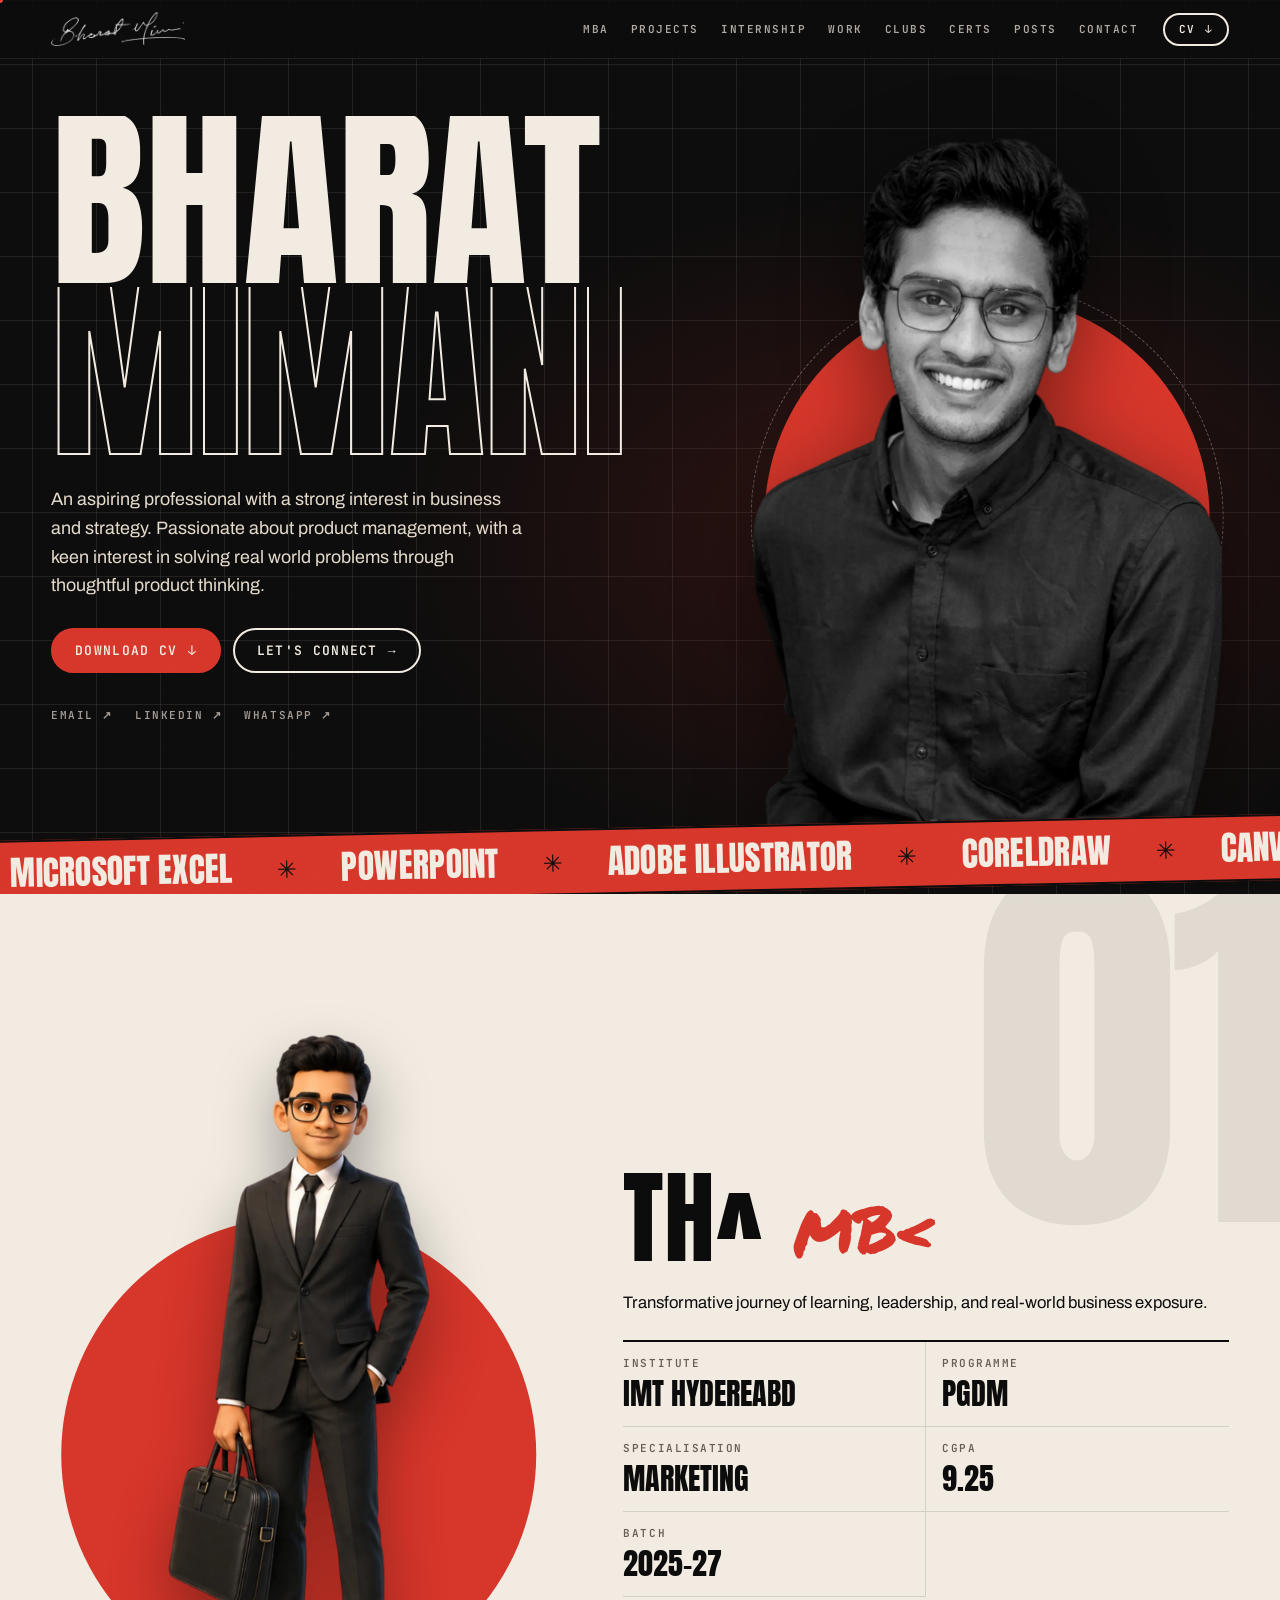
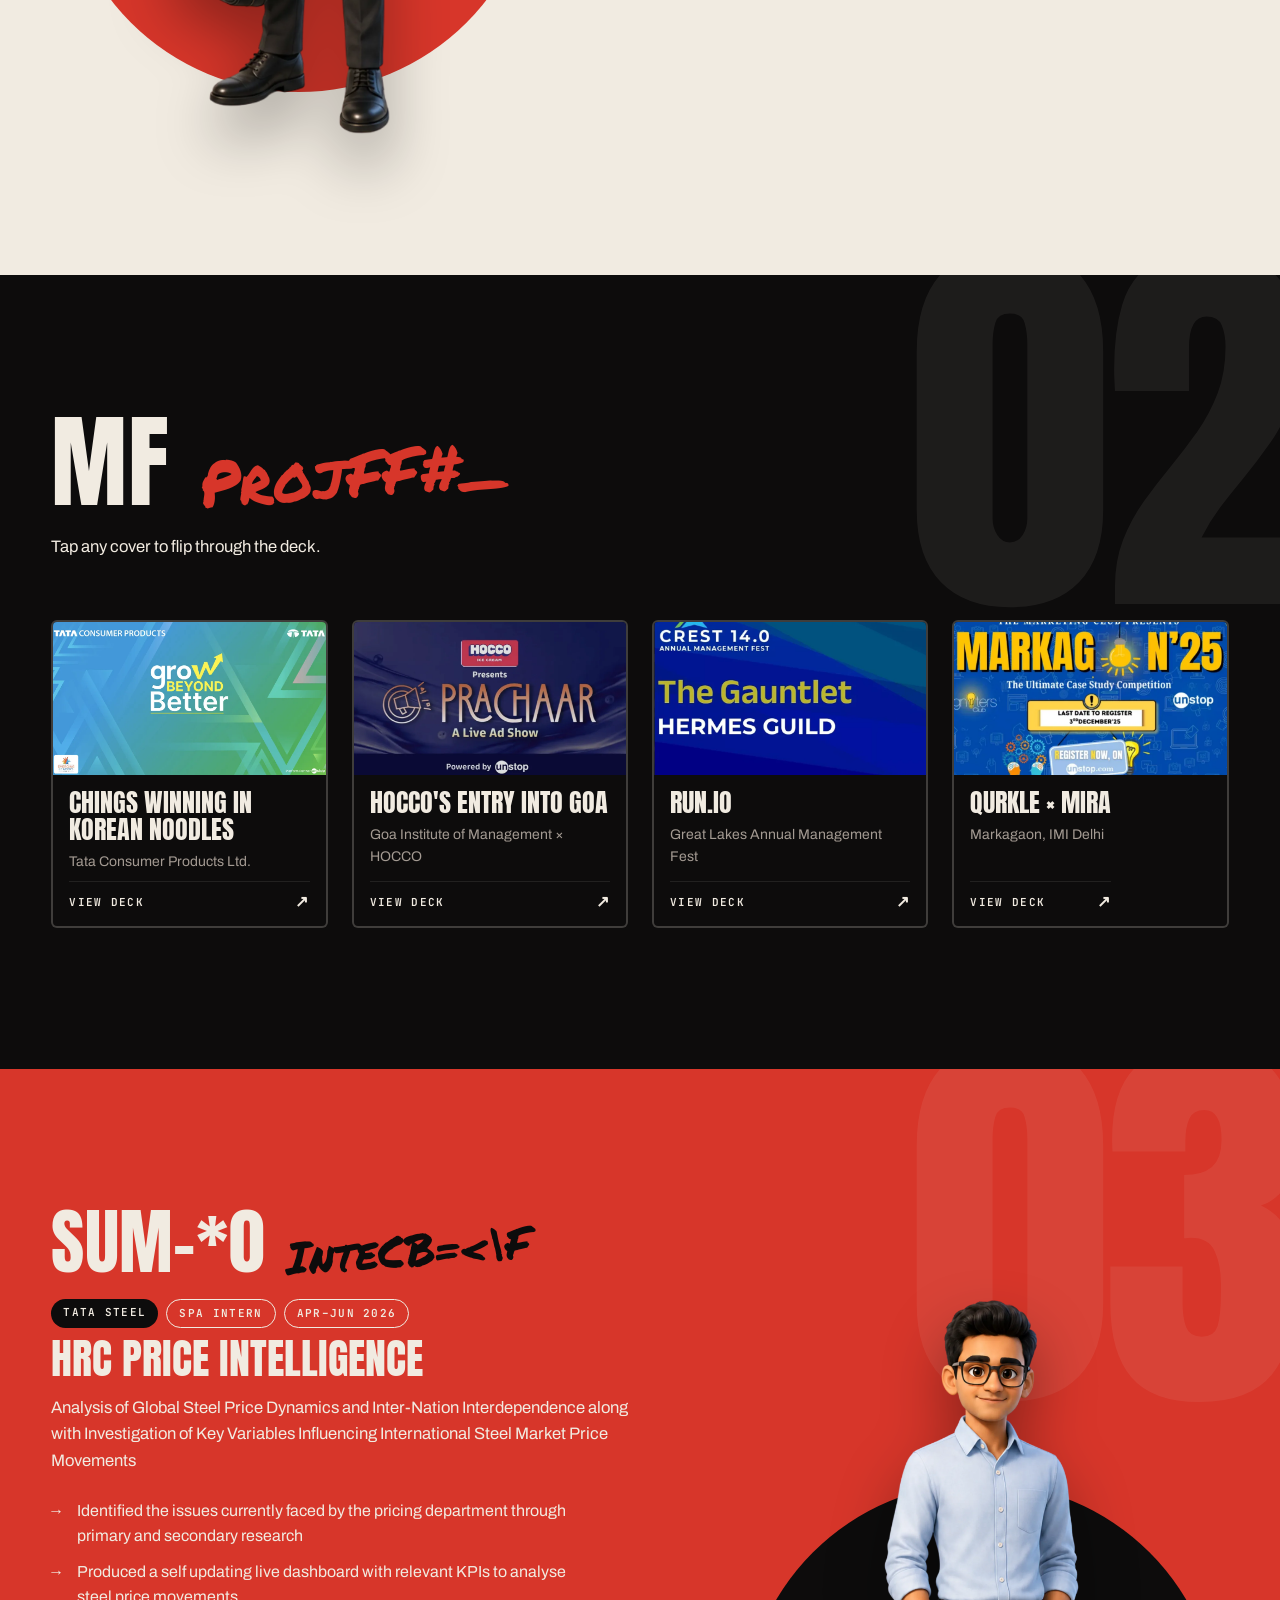
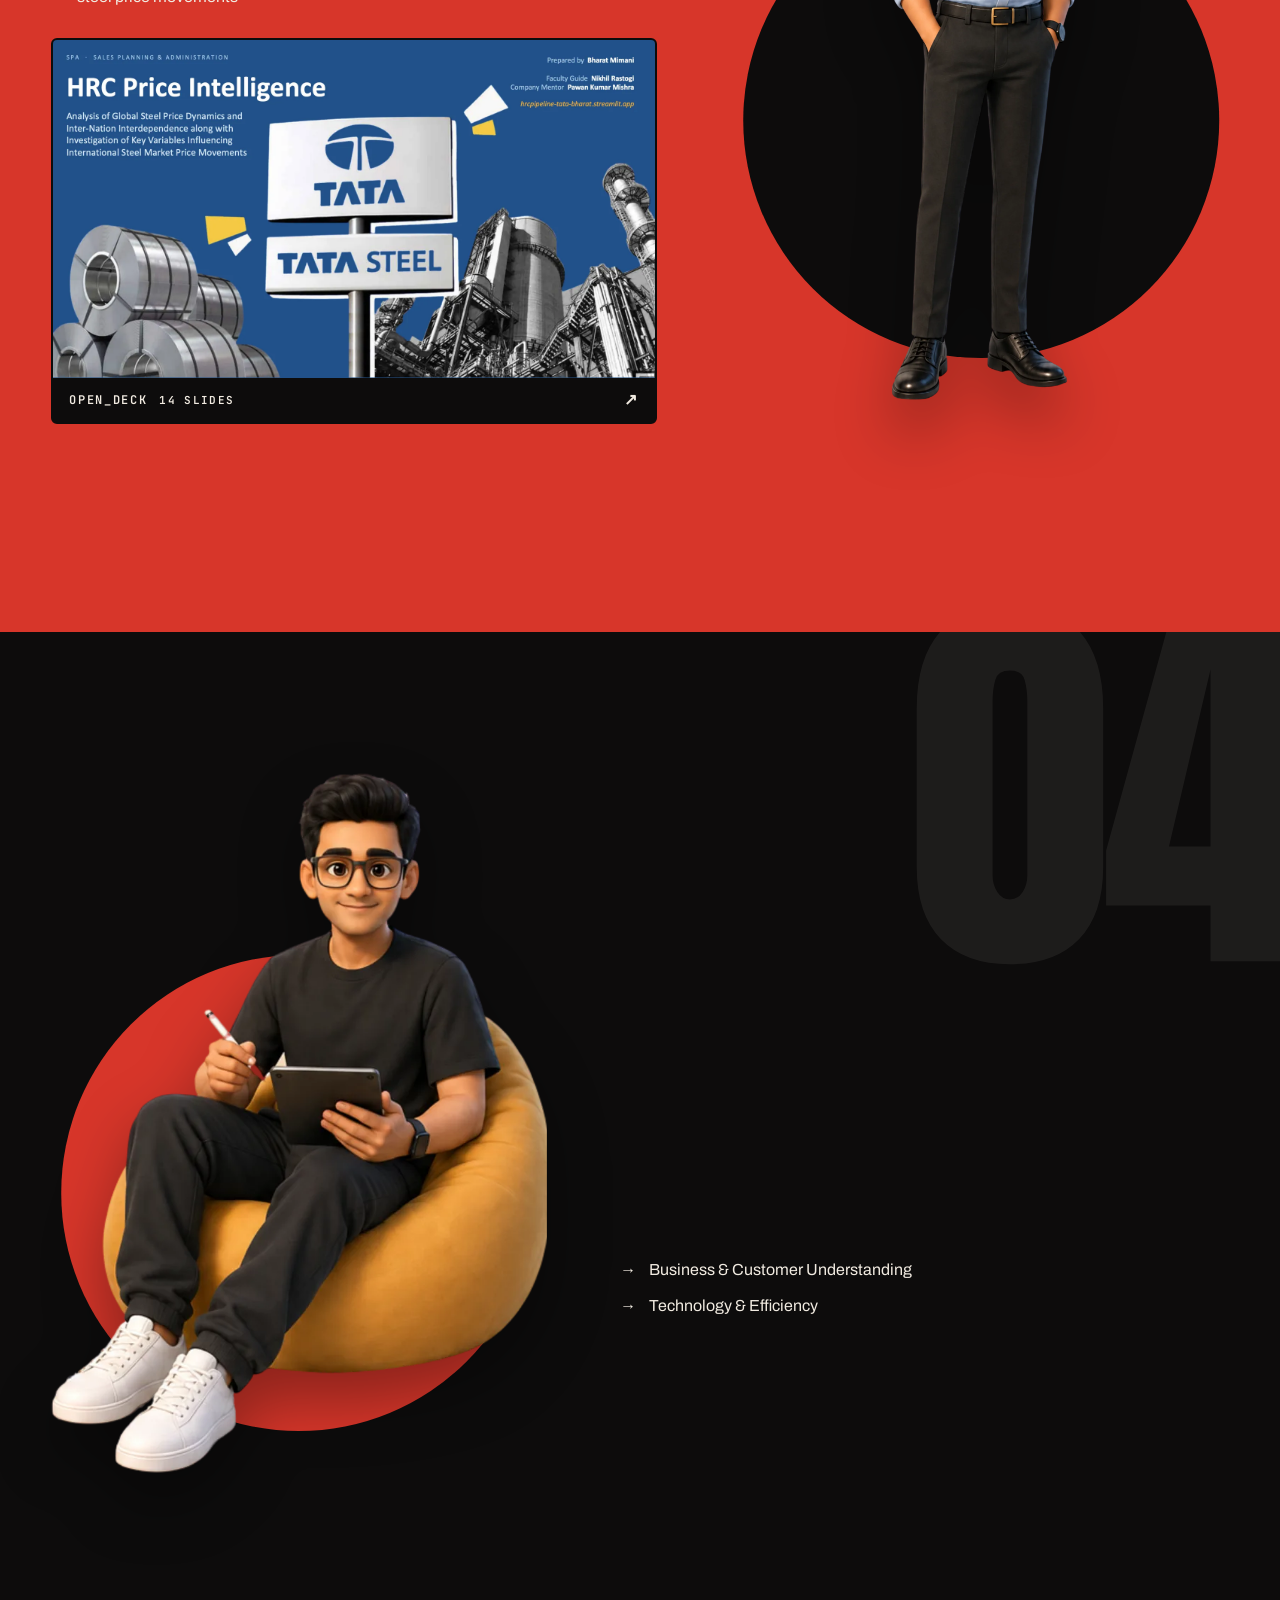
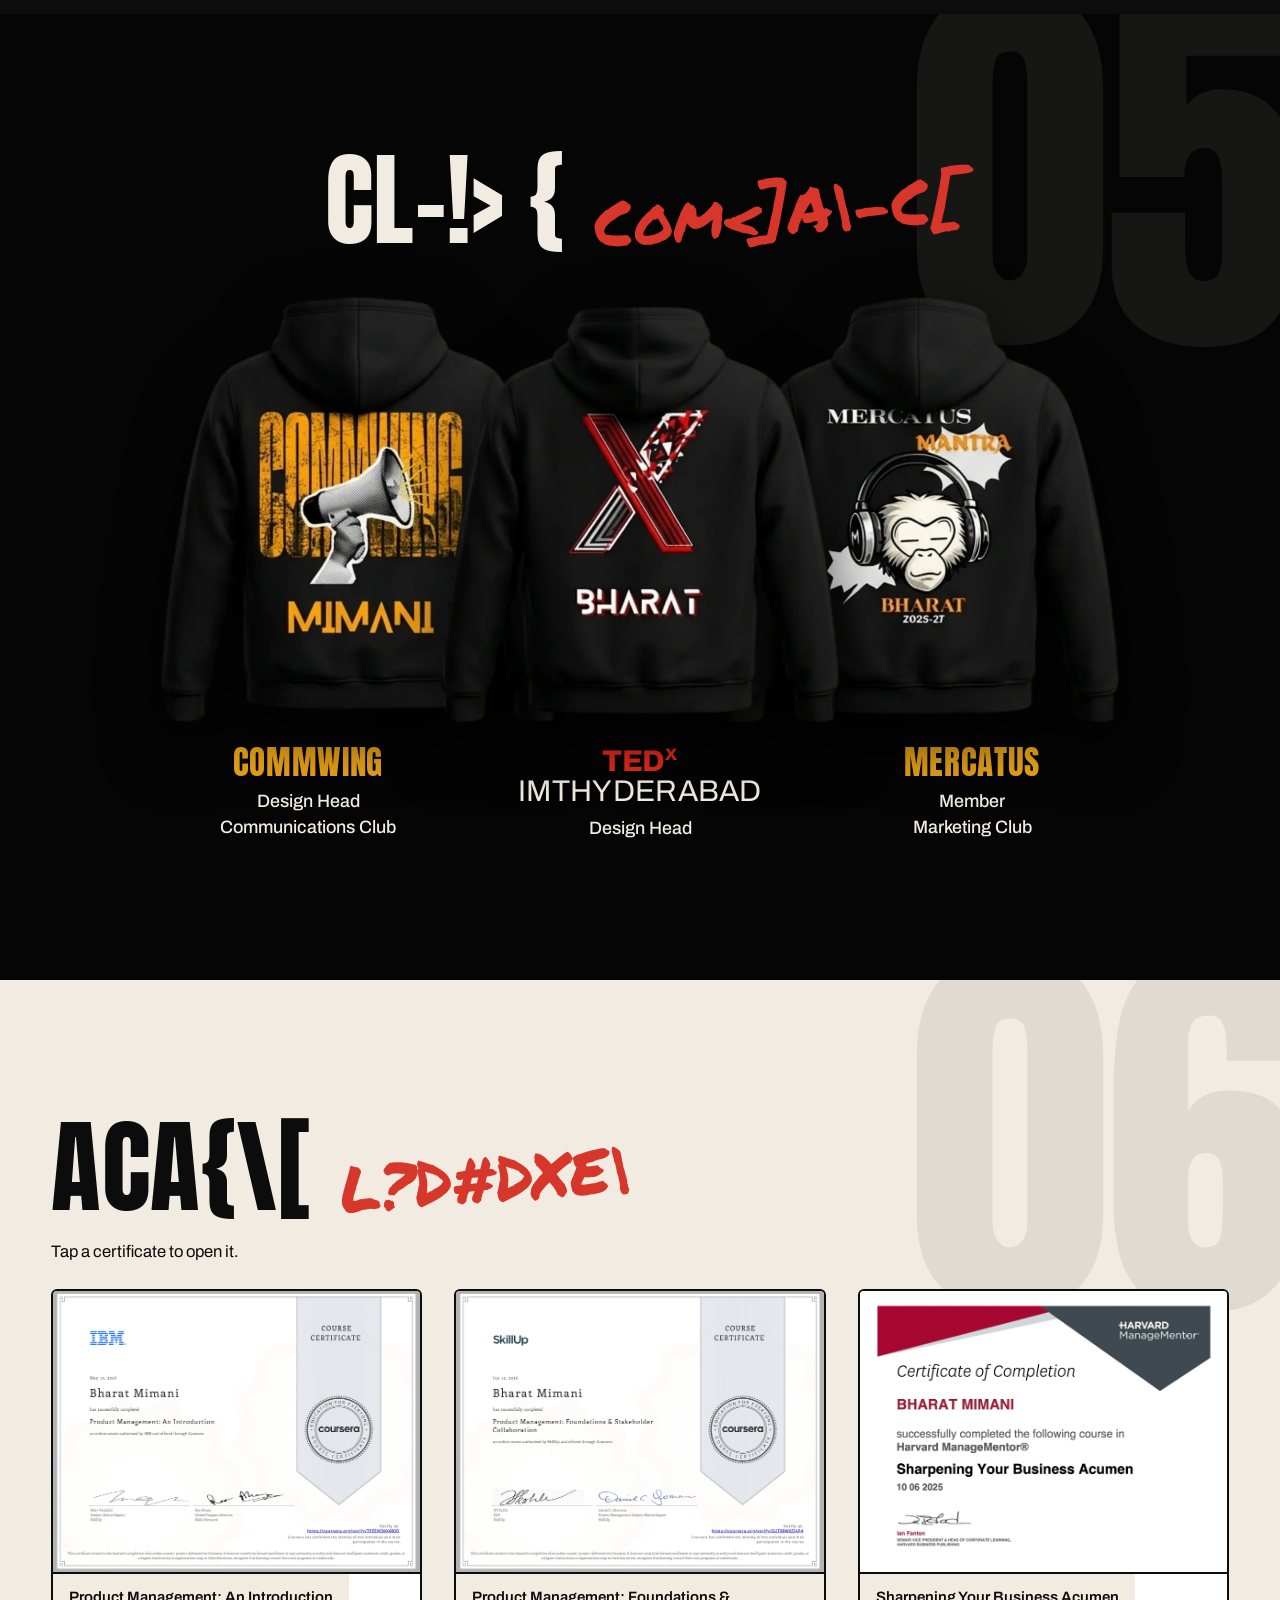
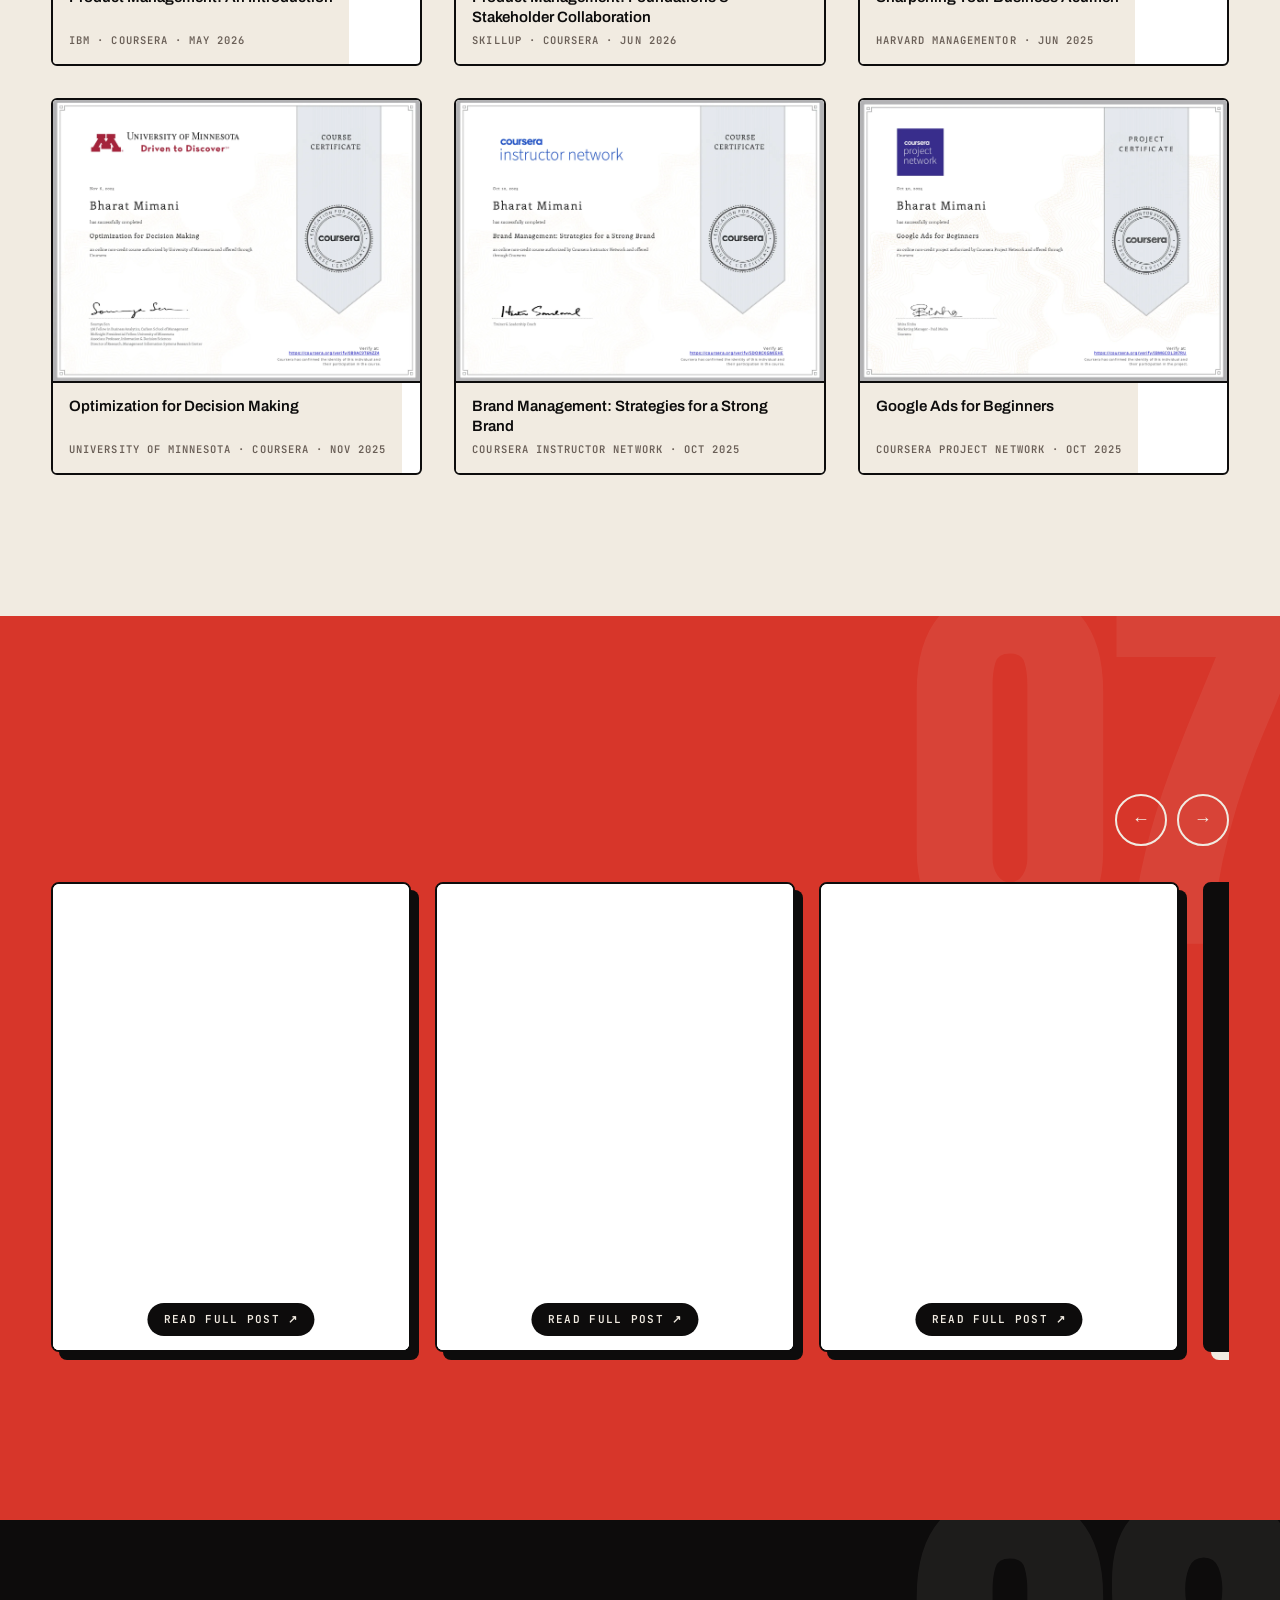
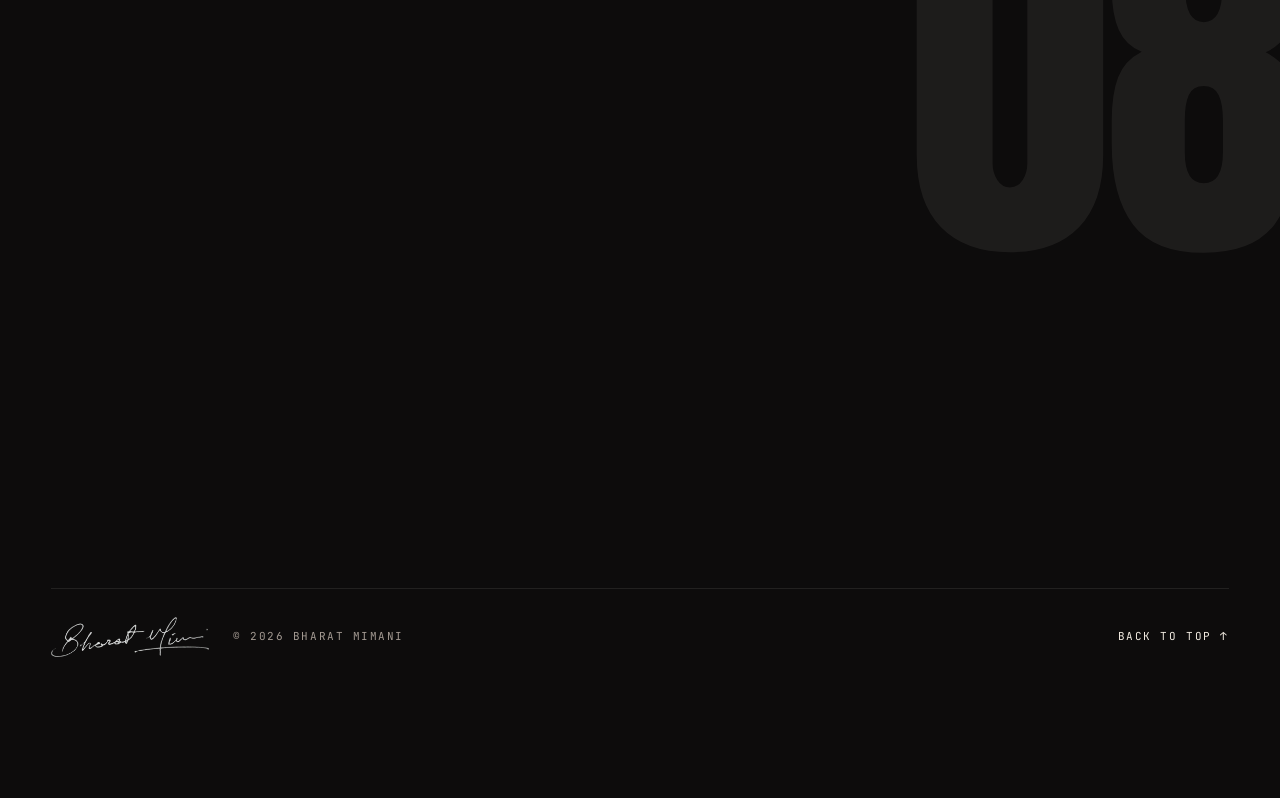
==== commit a45d4d62: "reorganised" ====
--- a/index.html
+++ b/index.html
@@ -27,9 +27,9 @@
   <a class="nav-logo" href="#top" aria-label="Back to top"><img src="assets/img/signature.webp" alt="Bharat Mimani signature" width="600" height="152"></a>
   <nav class="nav-links" id="navLinks" aria-label="Sections">
     <a href="#mba">MBA</a>
+    <a href="#projects">Projects</a>
     <a href="#internship">Internship</a>
     <a href="#work">Work</a>
-    <a href="#cases">Cases</a>
     <a href="#clubs">Clubs</a>
     <a href="#certs">Certs</a>
     <a href="#linkedin">Posts</a>
@@ -77,9 +77,23 @@
   </div>
 </section>
 
+<!-- ================= 02 PROJECTS ================= -->
+<section class="sec dark projects" id="projects">
+  <span class="bignum" aria-hidden="true">02</span>
+  <div class="wrap">
+    <div class="split head-split">
+      <div class="sec-body">
+        <h2 class="h2 scramble">My <em>Projects</em></h2>
+        <p class="lede">Tap any cover to flip through the deck.</p>
+      </div>
+    </div>
+    <div class="deck-grid" id="caseGrid"></div>
+  </div>
+</section>
+
 <!-- ================= 02 INTERNSHIP ================= -->
 <section class="sec red-bg" id="internship">
-  <span class="bignum" aria-hidden="true">02</span>
+  <span class="bignum" aria-hidden="true">03</span>
   <div class="wrap split reverse">
     <figure class="avatar right"><div class="disc ink"></div><img src="assets/img/avatar-internship.webp" alt="Bharat's avatar in a blue shirt" loading="lazy" width="700" height="2511"></figure>
     <div class="sec-body">
@@ -105,7 +119,7 @@
 
 <!-- ================= 03 WORK ================= -->
 <section class="sec dark" id="work">
-  <span class="bignum" aria-hidden="true">03</span>
+  <span class="bignum" aria-hidden="true">04</span>
   <div class="wrap split">
     <figure class="avatar left"><div class="disc red"></div><img src="assets/img/avatar-workex.webp" alt="Bharat's avatar working on a tablet" loading="lazy" width="700" height="984"></figure>
     <div class="sec-body">
@@ -123,20 +137,6 @@
   </div>
 </section>
 
-<!-- ================= 04 CASES ================= -->
-<section class="sec light" id="cases">
-  <span class="bignum" aria-hidden="true">04</span>
-  <div class="wrap">
-    <div class="split head-split">
-      <div class="sec-body">
-        <h2 class="h2 scramble">Case <em>Competitions</em></h2>
-        <p class="lede">Tap any cover to flip through the deck I presented.</p>
-      </div>
-    </div>
-    <div class="deck-grid" id="caseGrid"></div>
-  </div>
-</section>
-
 <!-- ================= 05 CLUBS ================= -->
 <section class="sec black" id="clubs">
   <span class="bignum" aria-hidden="true">05</span>
--- a/style.css
+++ b/style.css
@@ -333,3 +333,7 @@
 .gal-item{padding:0;border:2px solid var(--line-d);border-radius:6px;overflow:hidden;background:var(--ink-2);aspect-ratio:4/3;transition:border-color .2s}
 .gal-item:hover{border-color:var(--red)}
 .gal-item img{width:100%;height:100%;object-fit:cover}
+
+/* projects section sits on a dark background */
+.projects .case{border-color:rgba(241,235,225,.22)}
+.projects .case:hover{box-shadow:8px 8px 0 var(--red)}
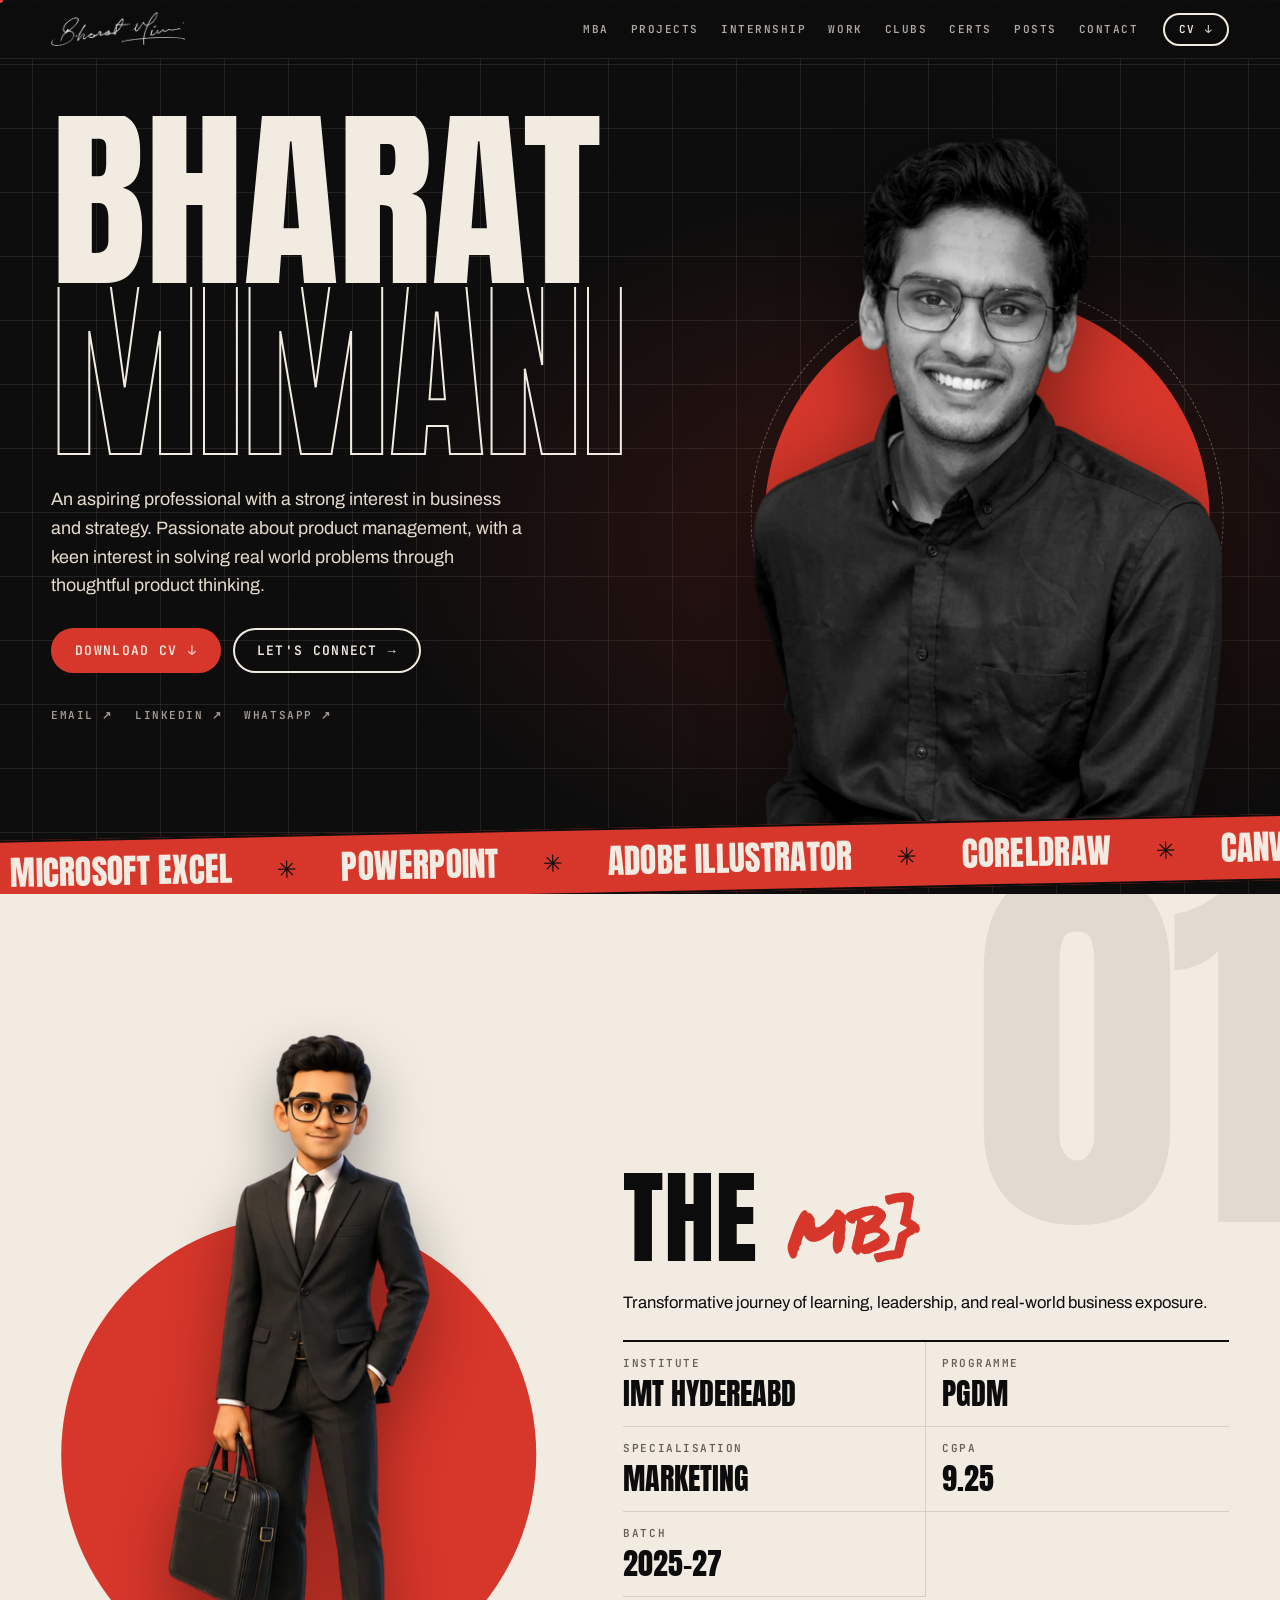
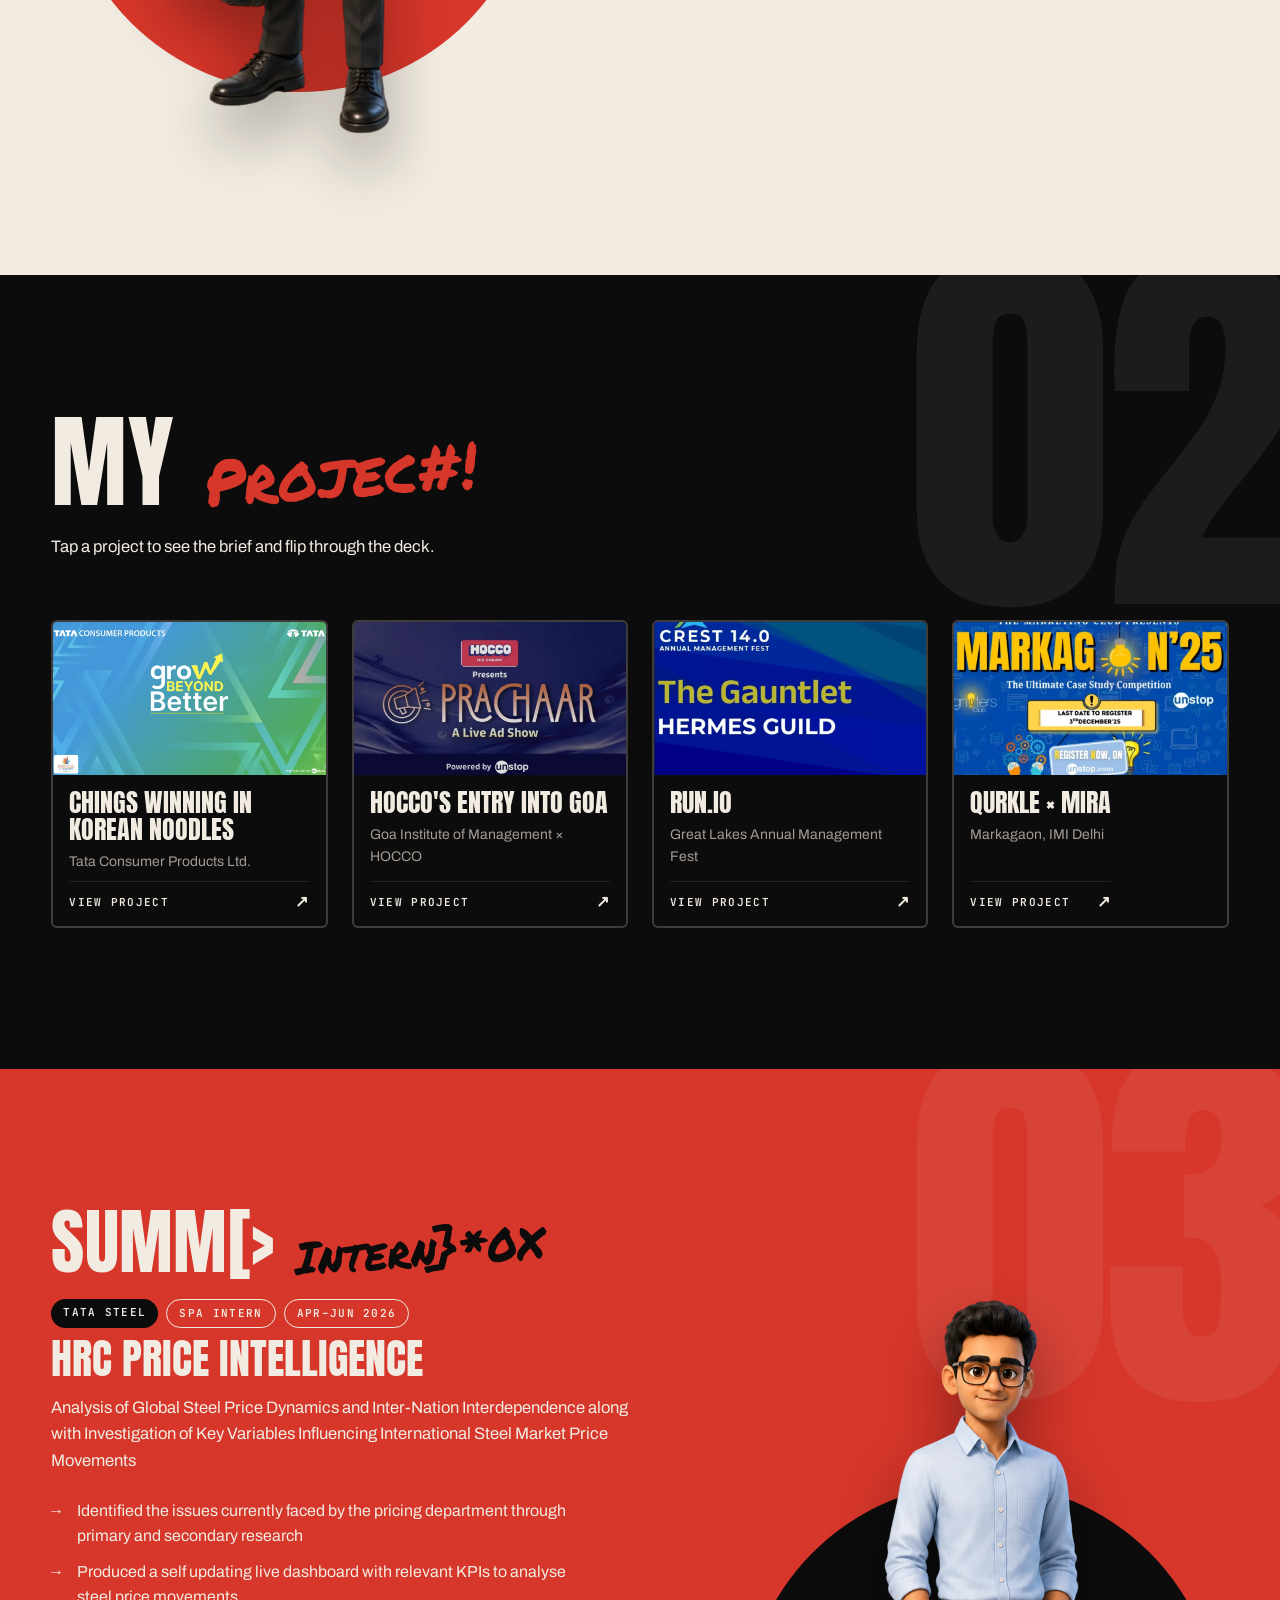
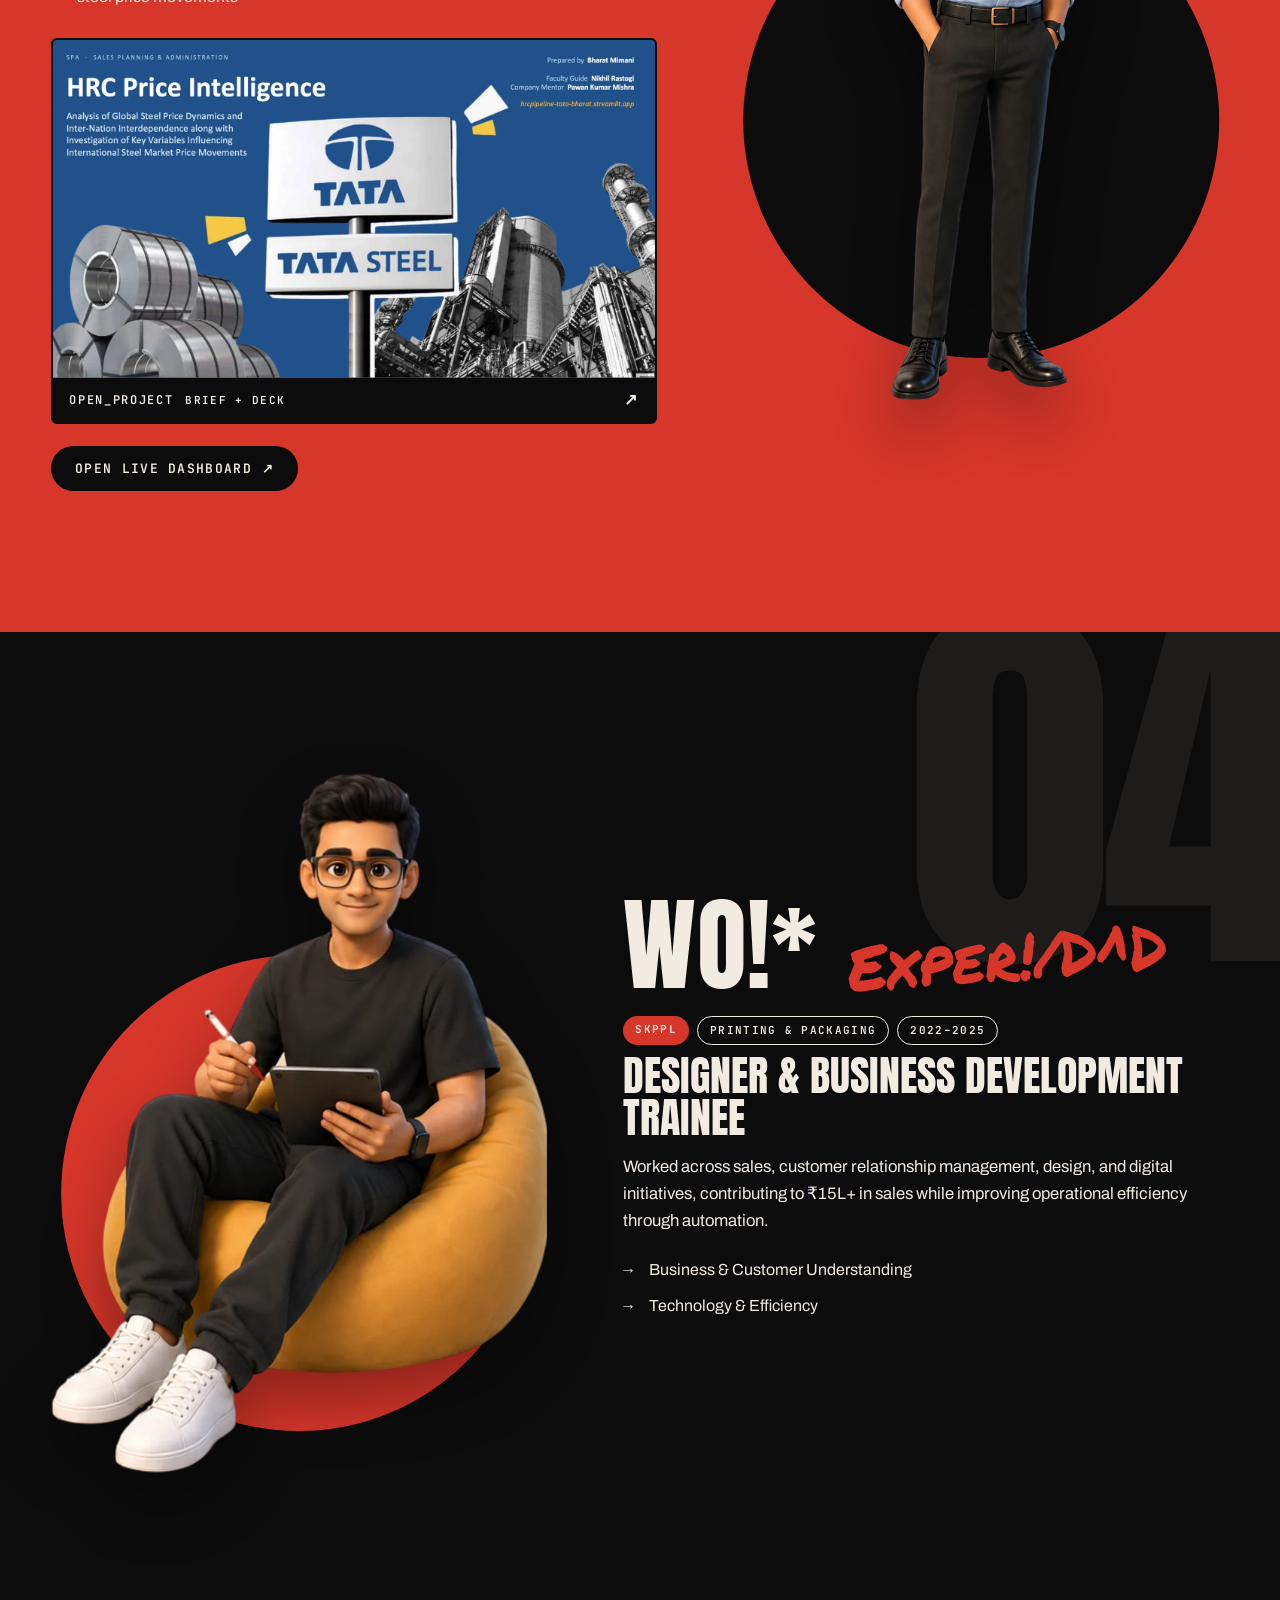
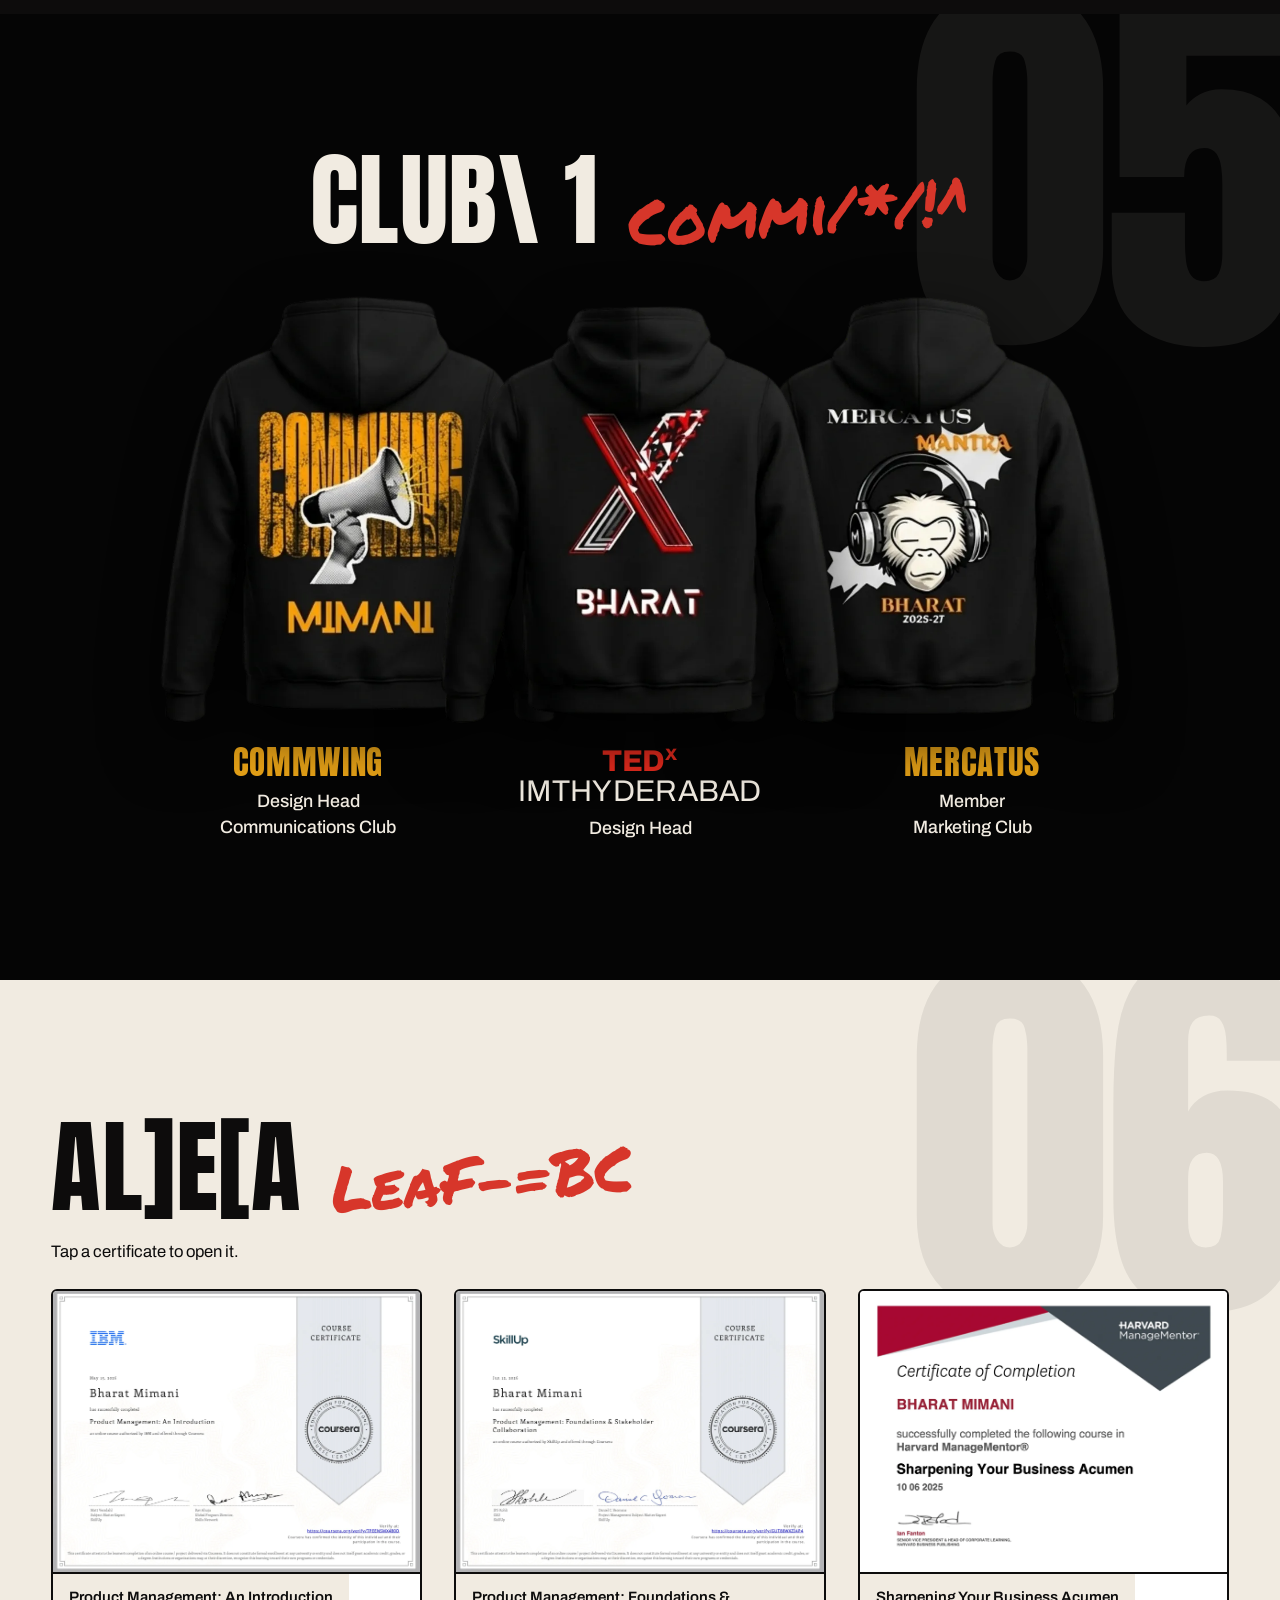
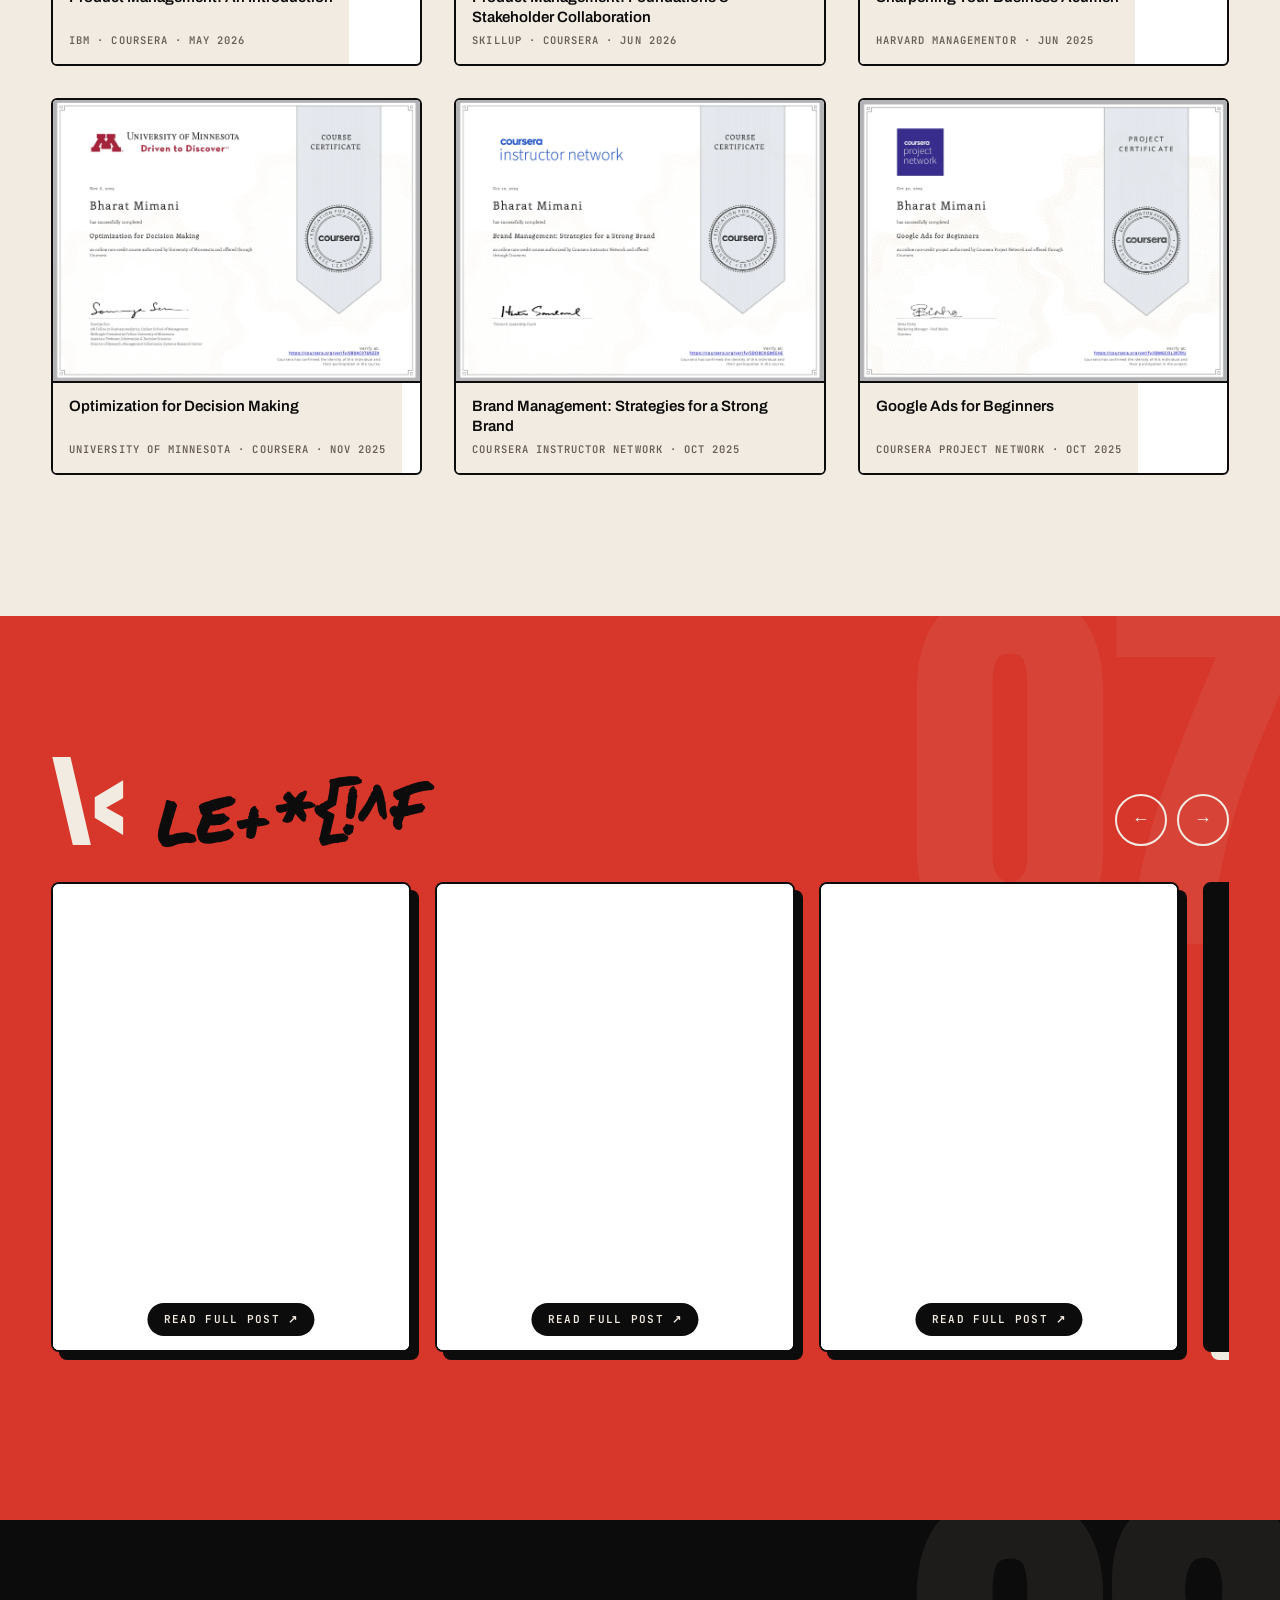
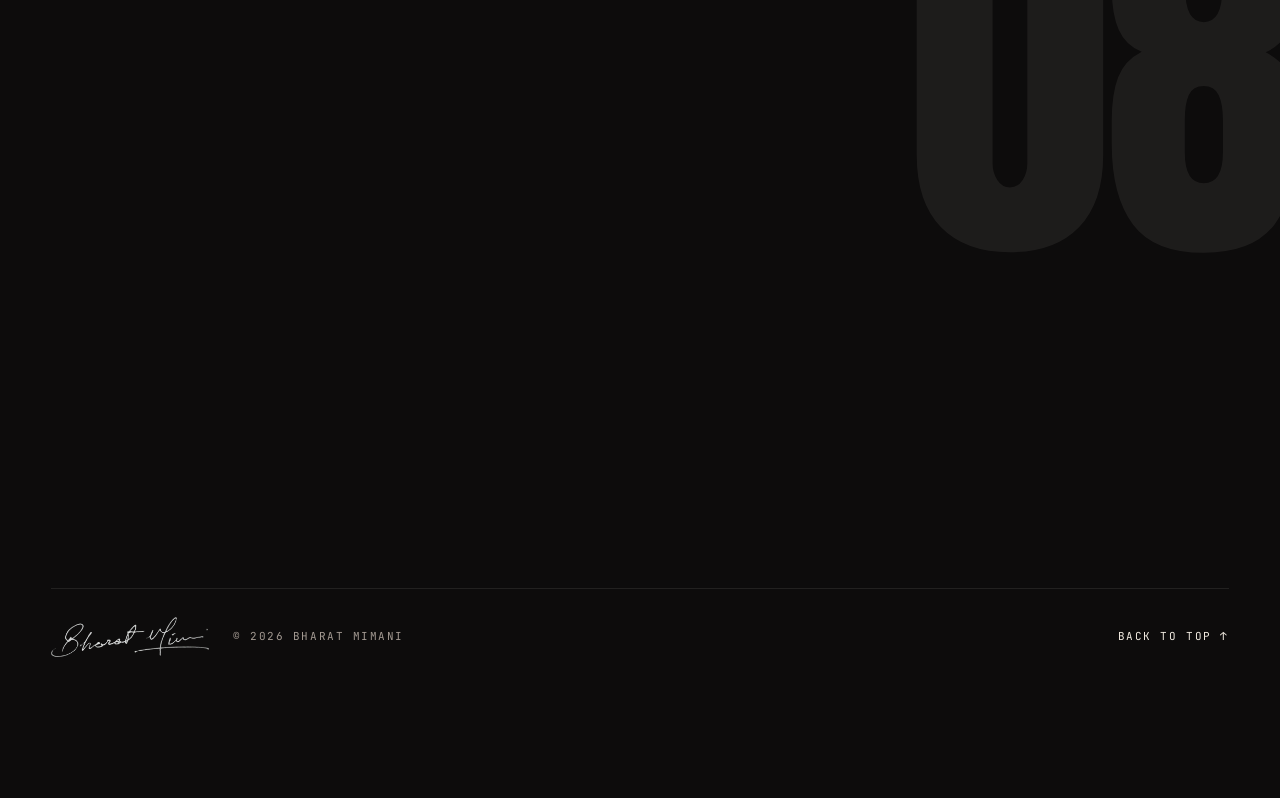
==== commit 04619f13: "changes in deck styling" ====
--- a/index.html
+++ b/index.html
@@ -84,7 +84,7 @@
     <div class="split head-split">
       <div class="sec-body">
         <h2 class="h2 scramble">My <em>Projects</em></h2>
-        <p class="lede">Tap any cover to flip through the deck.</p>
+        <p class="lede">Tap a project to see the brief and flip through the deck.</p>
       </div>
     </div>
     <div class="deck-grid" id="caseGrid"></div>
@@ -108,7 +108,7 @@
       <ul class="ticks" id="internHighlights"></ul>
       <button class="deck-card wide" id="internDeck" type="button">
         <span class="deck-img"><img id="internCover" alt="First slide of the HRC Price Intelligence deck" loading="lazy"></span>
-        <span class="deck-cta"><span class="mono">OPEN_DECK</span><span id="internCount"></span><span class="arrow" aria-hidden="true">↗</span></span>
+        <span class="deck-cta"><span class="mono">OPEN_PROJECT</span><span id="internCount"></span><span class="arrow" aria-hidden="true">↗</span></span>
       </button>
       <div class="dash-row">
         <a class="btn btn-ink" id="internDash" target="_blank" rel="noopener">Open live dashboard <span aria-hidden="true">↗</span></a>
@@ -192,6 +192,35 @@
 
 </main>
 
+<!-- ================= PROJECT POPUP (brief + PDF deck) ================= -->
+<div class="pm" id="pm" hidden role="dialog" aria-modal="true" aria-labelledby="pmTitle">
+  <div class="pm-panel" data-tab="brief">
+    <header class="pm-head">
+      <div class="pm-headtext"><p class="pm-org mono" id="pmOrg"></p><h3 class="pm-title" id="pmTitle"></h3></div>
+      <button class="pm-close" id="pmClose" type="button" aria-label="Close">✕</button>
+    </header>
+    <div class="pm-tabs" role="tablist">
+      <button class="pm-tab" id="pmTabBrief" type="button" role="tab" data-show="brief">Brief</button>
+      <button class="pm-tab" id="pmTabDeck" type="button" role="tab" data-show="deck">Deck</button>
+    </div>
+    <div class="pm-body">
+      <aside class="pm-brief" id="pmBrief"></aside>
+      <div class="pm-deck">
+        <div class="pm-stage" id="pmStage">
+          <canvas id="pmCanvas" aria-label="Project deck slide"></canvas>
+          <p class="pm-msg mono" id="pmMsg">Loading deck…</p>
+        </div>
+        <div class="pm-ctrl">
+          <button class="pm-btn" id="pmPrev" type="button" aria-label="Previous slide">←</button>
+          <span class="mono pm-count" id="pmCount">— / —</span>
+          <button class="pm-btn" id="pmNext" type="button" aria-label="Next slide">→</button>
+          <button class="pm-btn pm-full" id="pmFull" type="button" aria-label="Full screen">⛶</button>
+        </div>
+      </div>
+    </div>
+  </div>
+</div>
+
 <!-- ================= VIEWER ================= -->
 <div class="viewer" id="viewer" hidden role="dialog" aria-modal="true" aria-labelledby="vTitle">
   <div class="v-top">
--- a/style.css
+++ b/style.css
@@ -337,3 +337,52 @@
 /* projects section sits on a dark background */
 .projects .case{border-color:rgba(241,235,225,.22)}
 .projects .case:hover{box-shadow:8px 8px 0 var(--red)}
+
+/* ============ PROJECT POPUP (brief + PDF deck) ============ */
+.pm{position:fixed;inset:0;z-index:210;background:rgba(5,5,5,.82);backdrop-filter:blur(6px);-webkit-backdrop-filter:blur(6px);display:flex;align-items:center;justify-content:center;padding:calc(env(safe-area-inset-top,0px) + 3vh) 3vw calc(env(safe-area-inset-bottom,0px) + 3vh)}
+.pm-panel{width:100%;max-width:1500px;height:100%;background:var(--ink-2);border:1.5px solid rgba(241,235,225,.14);border-radius:12px;overflow:hidden;display:grid;grid-template-rows:auto 1fr;box-shadow:0 40px 120px rgba(0,0,0,.6);animation:pmIn .35s var(--ease)}
+@keyframes pmIn{from{opacity:0;transform:translateY(18px) scale(.985)}to{opacity:1;transform:none}}
+.pm-head{display:flex;align-items:flex-start;gap:20px;padding:22px 26px 18px;border-bottom:1px solid var(--line-d)}
+.pm-headtext{min-width:0;flex:1}
+.pm-org{margin:0 0 8px;color:var(--mute-d);font-size:11px;display:flex;flex-wrap:wrap;align-items:center;gap:10px}
+.pm-org .result{font-size:10px}
+.pm-title{margin:0;font:400 clamp(26px,3vw,42px)/1 var(--f-display);text-transform:uppercase;color:var(--cream);text-wrap:balance}
+.pm-close{flex:none;width:46px;height:46px;border-radius:50%;border:1.5px solid rgba(241,235,225,.25);background:none;font-size:16px;color:var(--cream);transition:background .2s,border-color .2s}
+.pm-close:hover{background:var(--red);border-color:var(--red)}
+.pm-tabs{display:none}
+.pm-body{display:grid;grid-template-columns:minmax(280px,35%) 1fr;min-height:0}
+.pm-brief{overflow-y:auto;padding:26px 28px 40px;border-right:1px solid var(--line-d);overscroll-behavior:contain}
+.pm-sec+.pm-sec{margin-top:26px;padding-top:22px;border-top:1px dashed rgba(241,235,225,.12)}
+.pm-h{margin:0 0 10px;color:var(--red-hi);font-size:11px;letter-spacing:.16em}
+.pm-sec p{margin:0;color:var(--cream-2);font-size:15.5px;line-height:1.65;max-width:62ch}
+.pm-sec ul{margin:0;padding:0;list-style:none;display:grid;gap:8px}
+.pm-sec li{position:relative;padding-left:22px;color:var(--cream-2);font-size:15.5px;line-height:1.55}
+.pm-sec li::before{content:"→";position:absolute;left:0;color:var(--red-hi);font-family:var(--f-mono)}
+.pm-deck{display:grid;grid-template-rows:1fr auto;min-height:0;background:#070606}
+.pm-stage{position:relative;display:flex;align-items:center;justify-content:center;min-height:0;overflow:hidden;touch-action:pan-y;user-select:none;-webkit-user-select:none;-webkit-touch-callout:none}
+.pm-stage canvas{display:block;border-radius:4px;box-shadow:0 18px 50px rgba(0,0,0,.55);background:#fff}
+.pm-msg{position:absolute;inset:auto 20px;text-align:center;color:var(--mute-d);font-size:12px;margin:0;line-height:1.6}
+.pm-ctrl{display:flex;align-items:center;justify-content:center;gap:16px;padding:14px;border-top:1px solid var(--line-d)}
+.pm-count{color:var(--cream);min-width:84px;text-align:center}
+.pm-btn{width:46px;height:46px;border-radius:50%;border:1.5px solid rgba(241,235,225,.3);background:none;color:var(--cream);font-size:17px;transition:background .2s,border-color .2s}
+.pm-btn:hover{background:var(--red);border-color:var(--red)}
+.pm-btn:disabled{opacity:.25;pointer-events:none}
+.pm-full{position:absolute;right:14px;width:40px;height:40px;font-size:15px}
+.pm-ctrl{position:relative}
+.pm-deck:fullscreen{background:#000}
+.pm-deck:fullscreen .pm-stage canvas{box-shadow:none}
+
+@media (max-width:900px){
+  .pm{padding:0}
+  .pm-panel{border-radius:0;border:0;max-width:none;grid-template-rows:auto auto 1fr}
+  .pm-head{padding:calc(env(safe-area-inset-top,0px) + 14px) 16px 12px}
+  .pm-tabs{display:grid;grid-template-columns:1fr 1fr;gap:6px;padding:10px 16px;border-bottom:1px solid var(--line-d)}
+  .pm-tab{padding:11px;border-radius:999px;border:1.5px solid rgba(241,235,225,.22);background:none;color:var(--cream);font:600 12px/1 var(--f-mono);letter-spacing:.14em;text-transform:uppercase}
+  .pm-tab.on{background:var(--red);border-color:var(--red)}
+  .pm-body{grid-template-columns:1fr}
+  .pm-brief{border-right:0;padding:20px 18px 40px}
+  .pm-panel[data-tab="brief"] .pm-deck{display:none}
+  .pm-panel[data-tab="deck"] .pm-brief{display:none}
+  .pm-ctrl{padding-bottom:calc(env(safe-area-inset-bottom,0px) + 14px)}
+  .pm-full{display:none}
+}
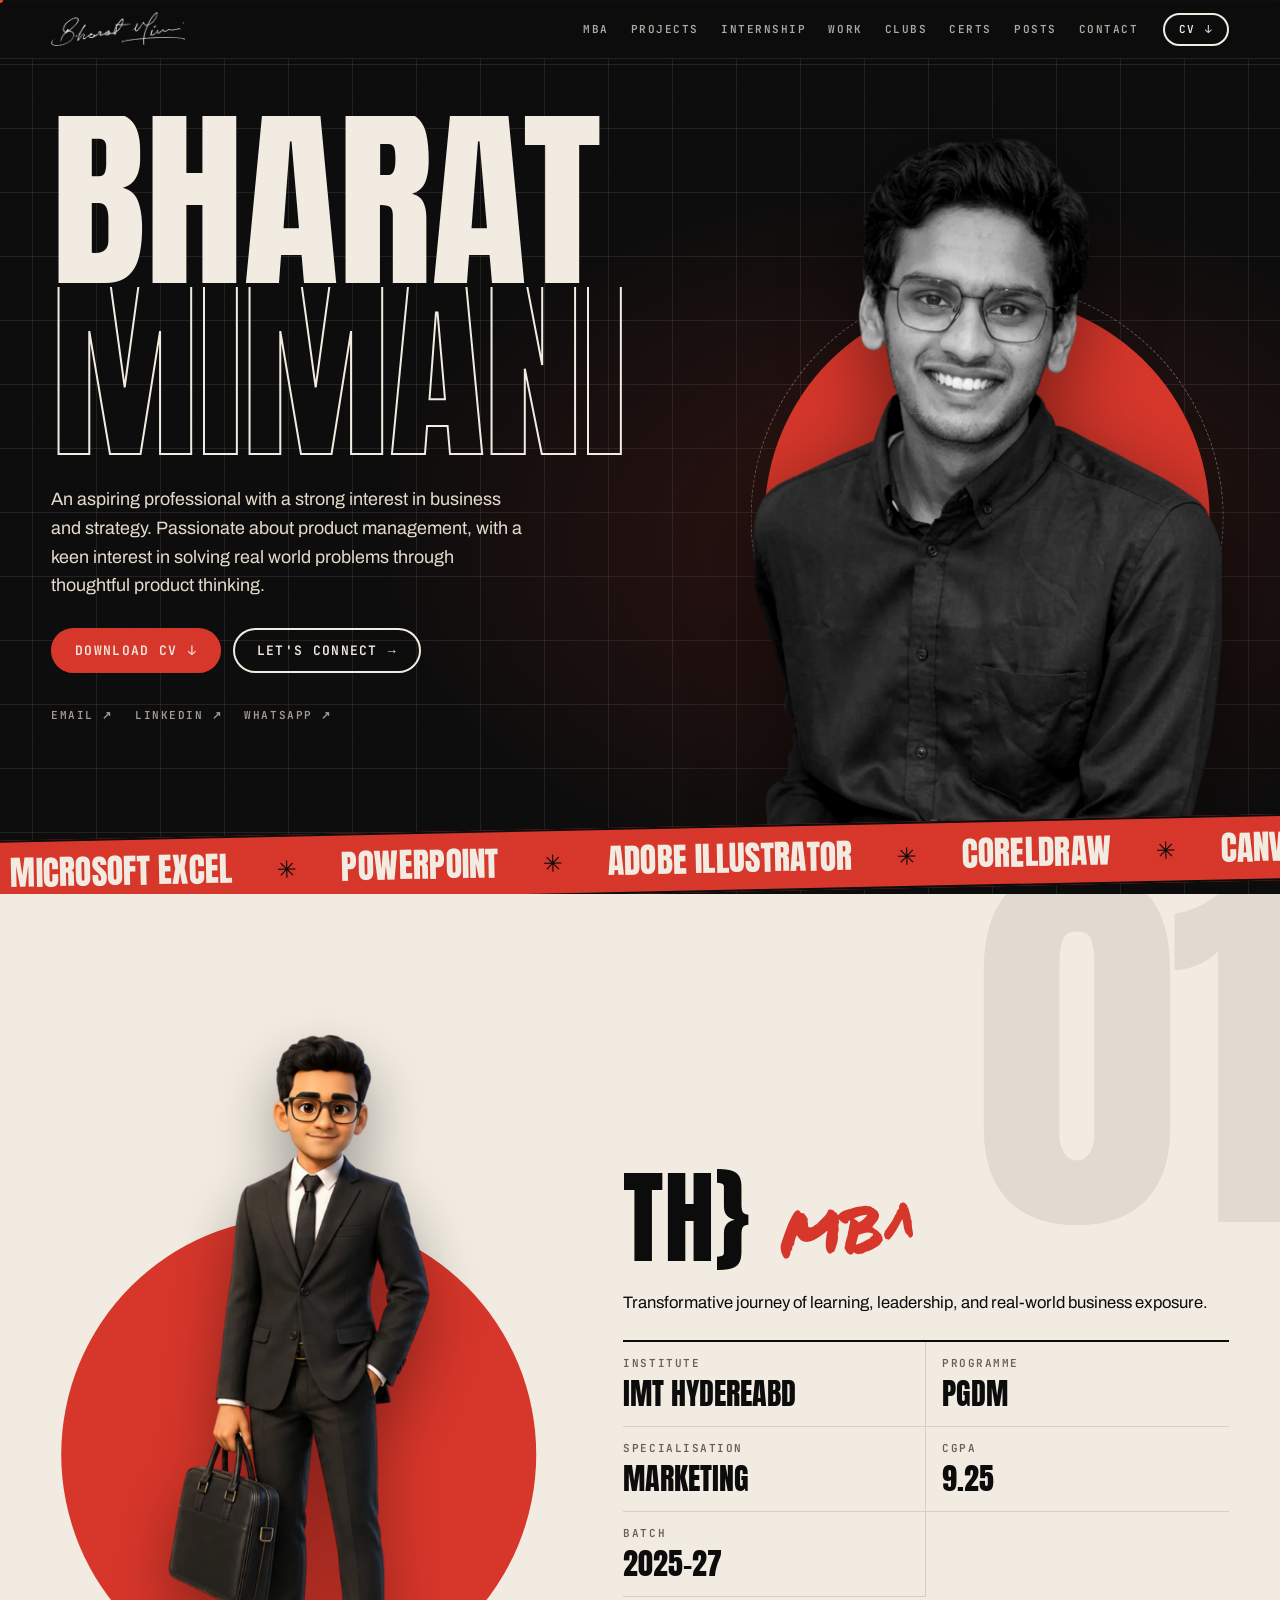
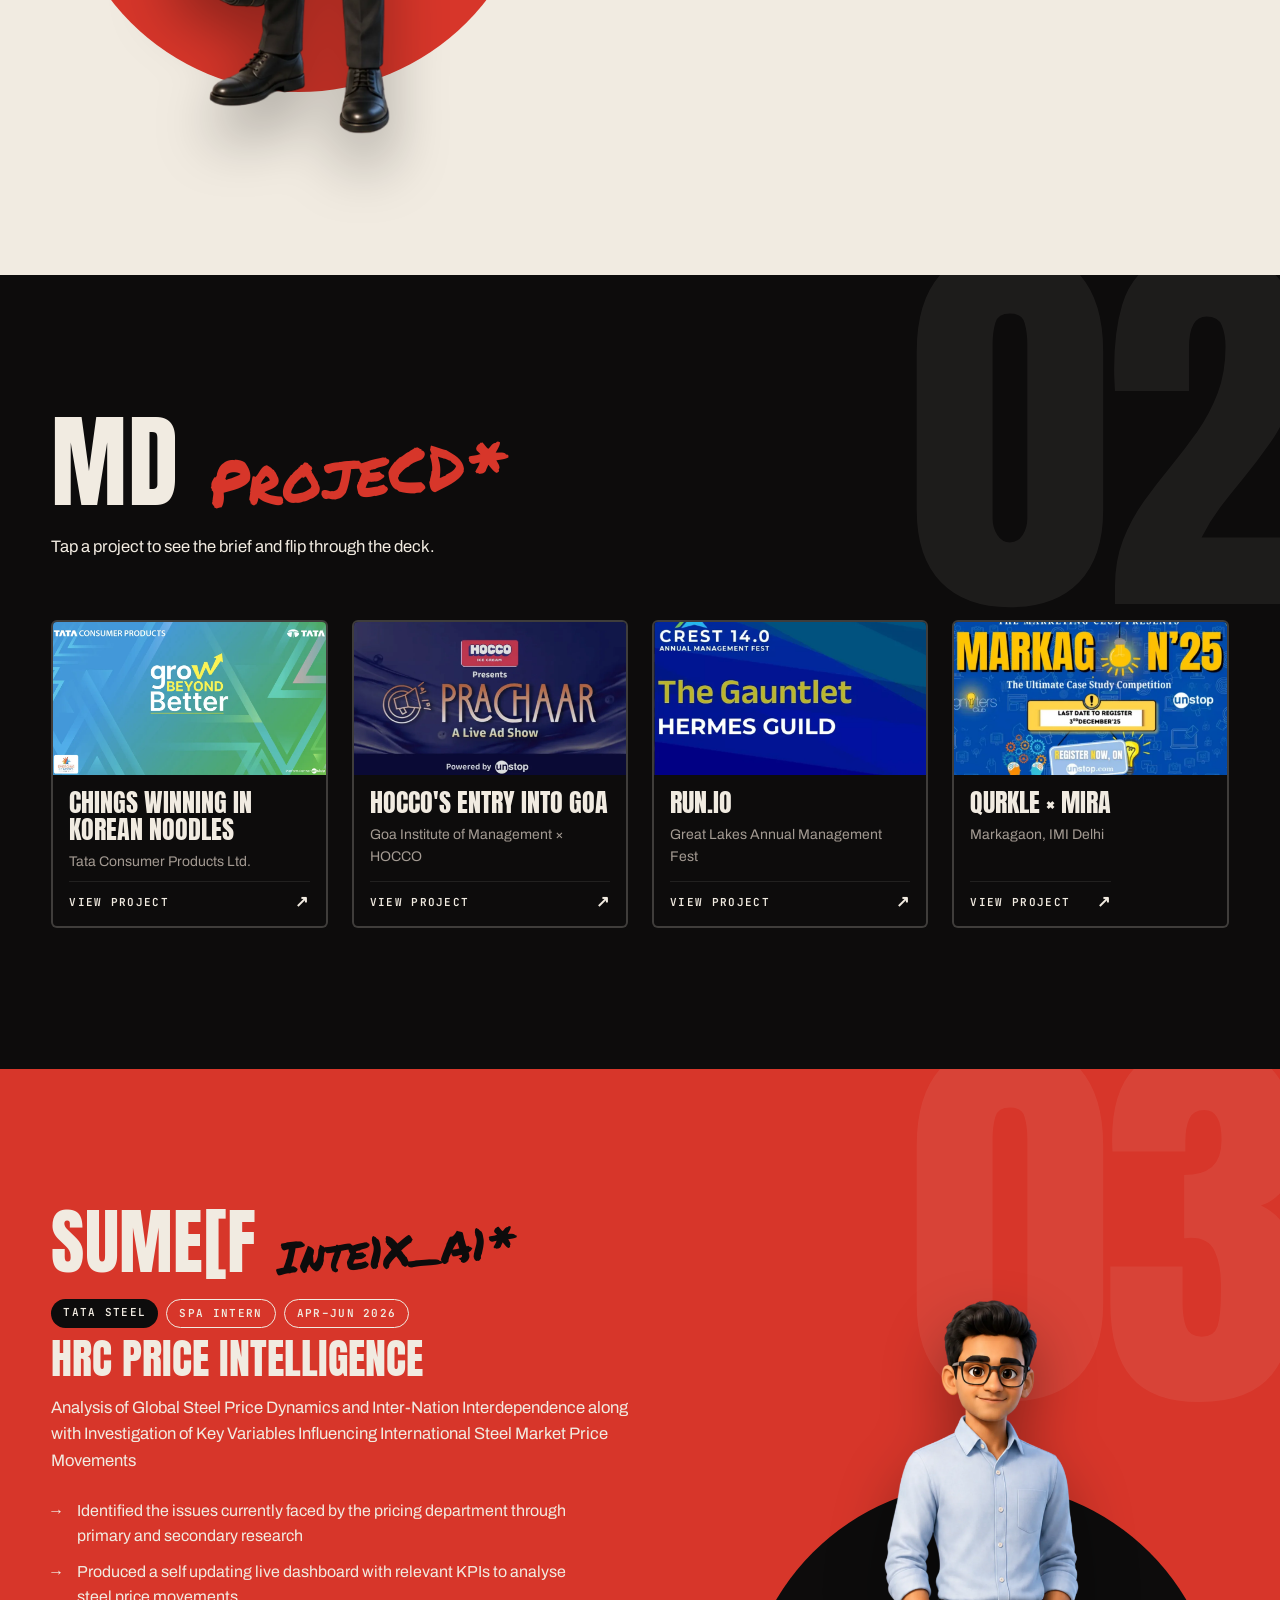
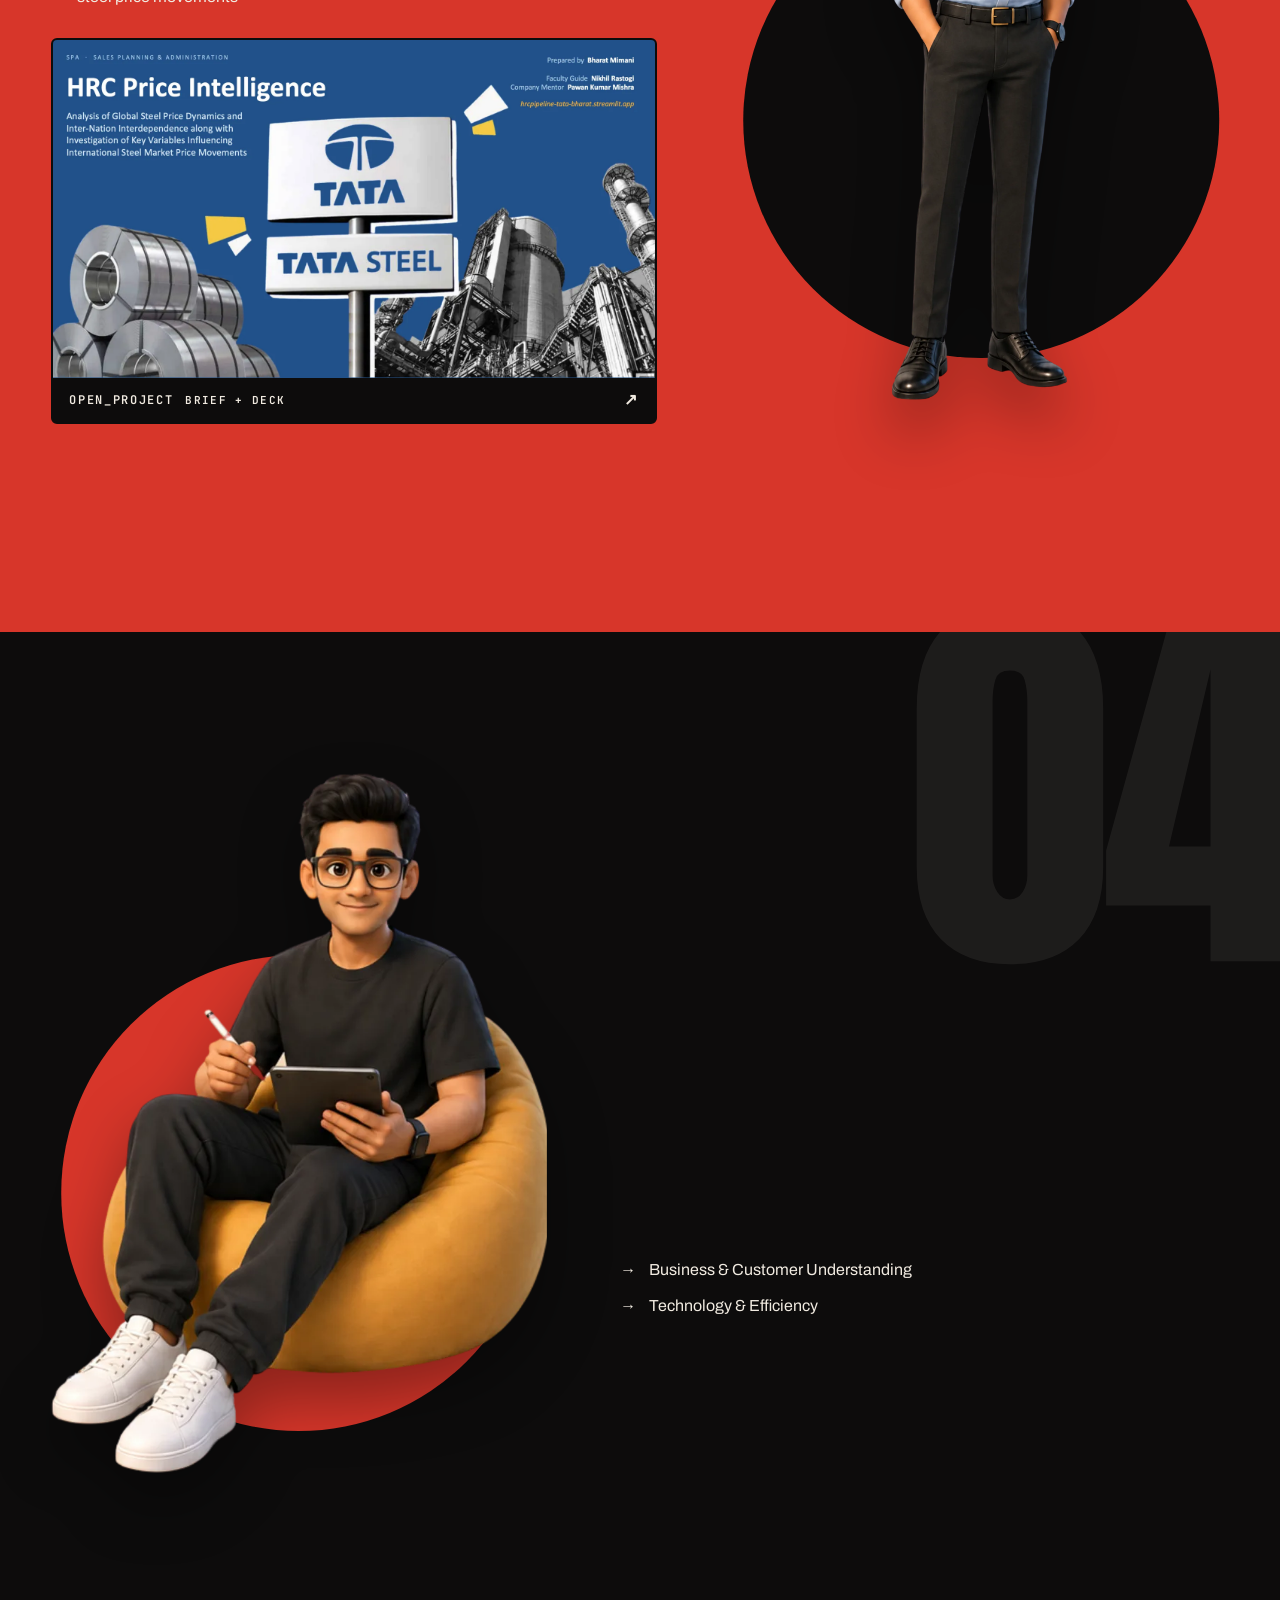
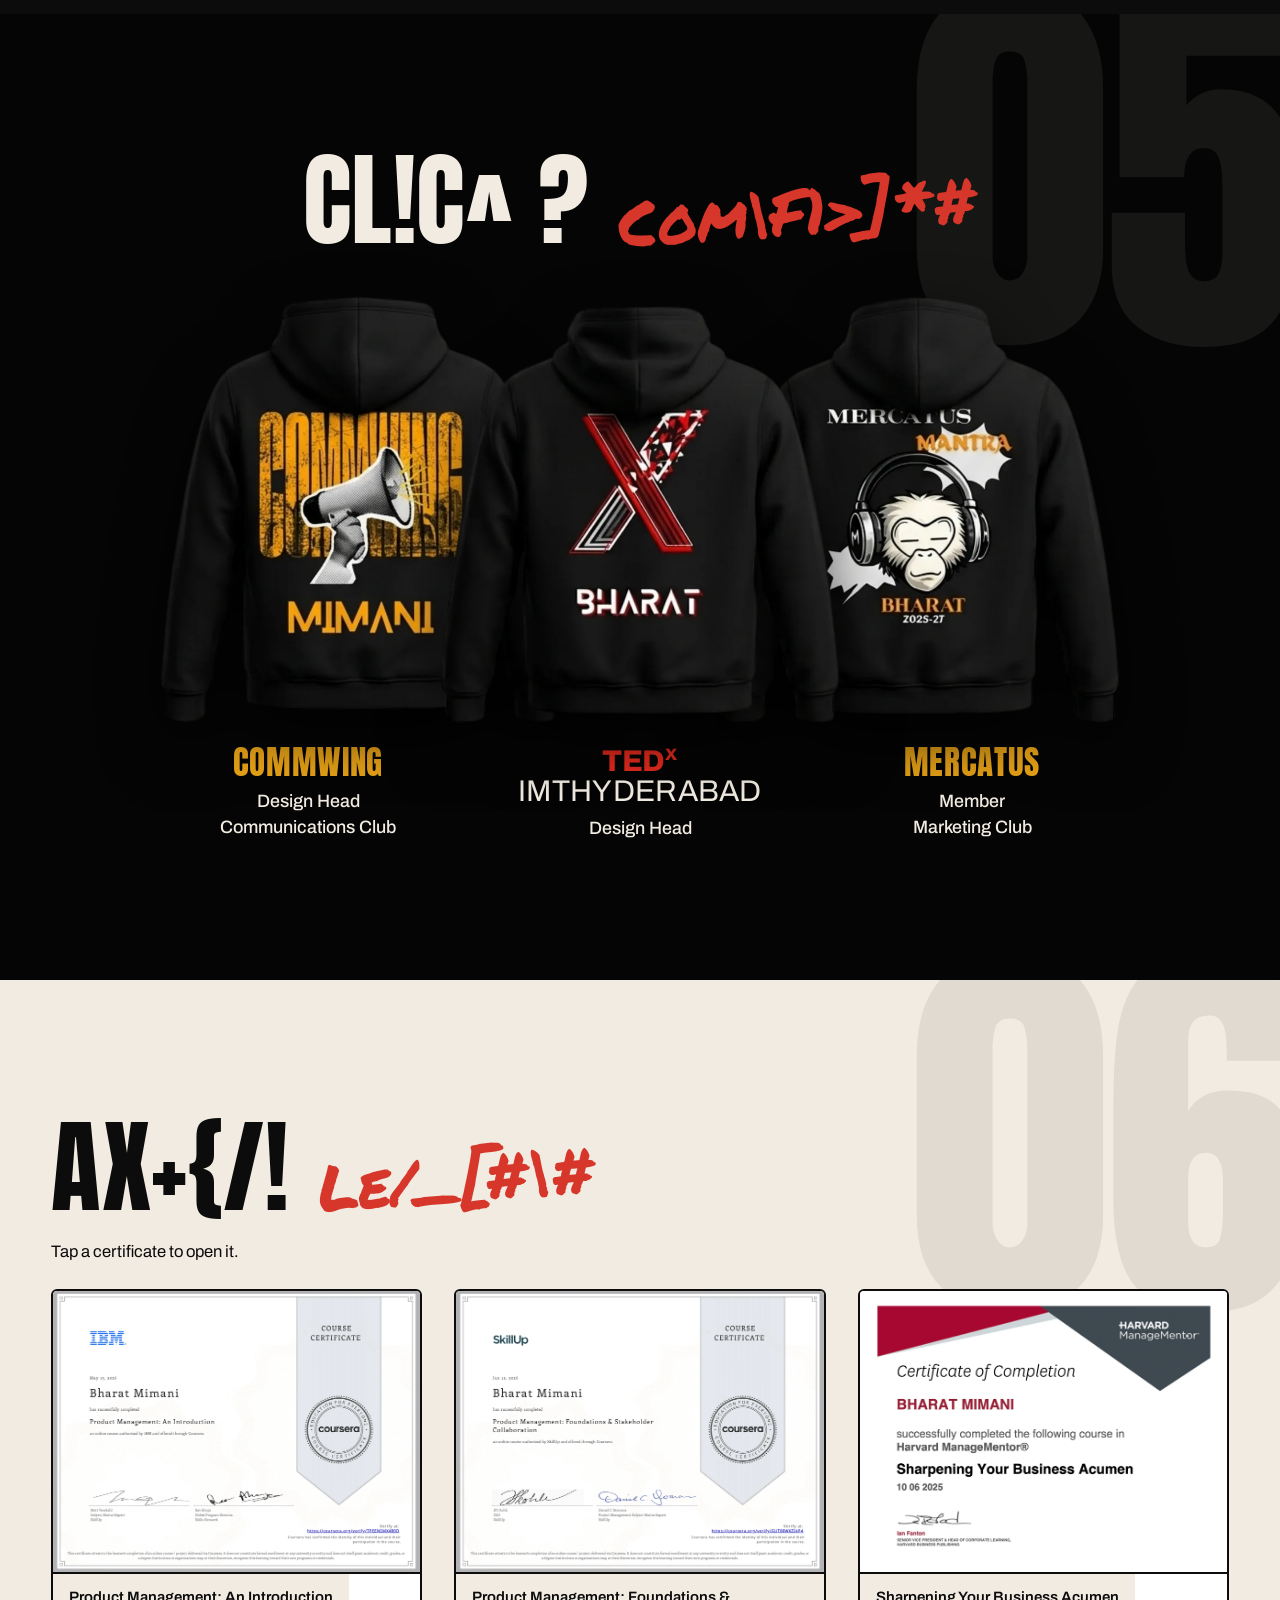
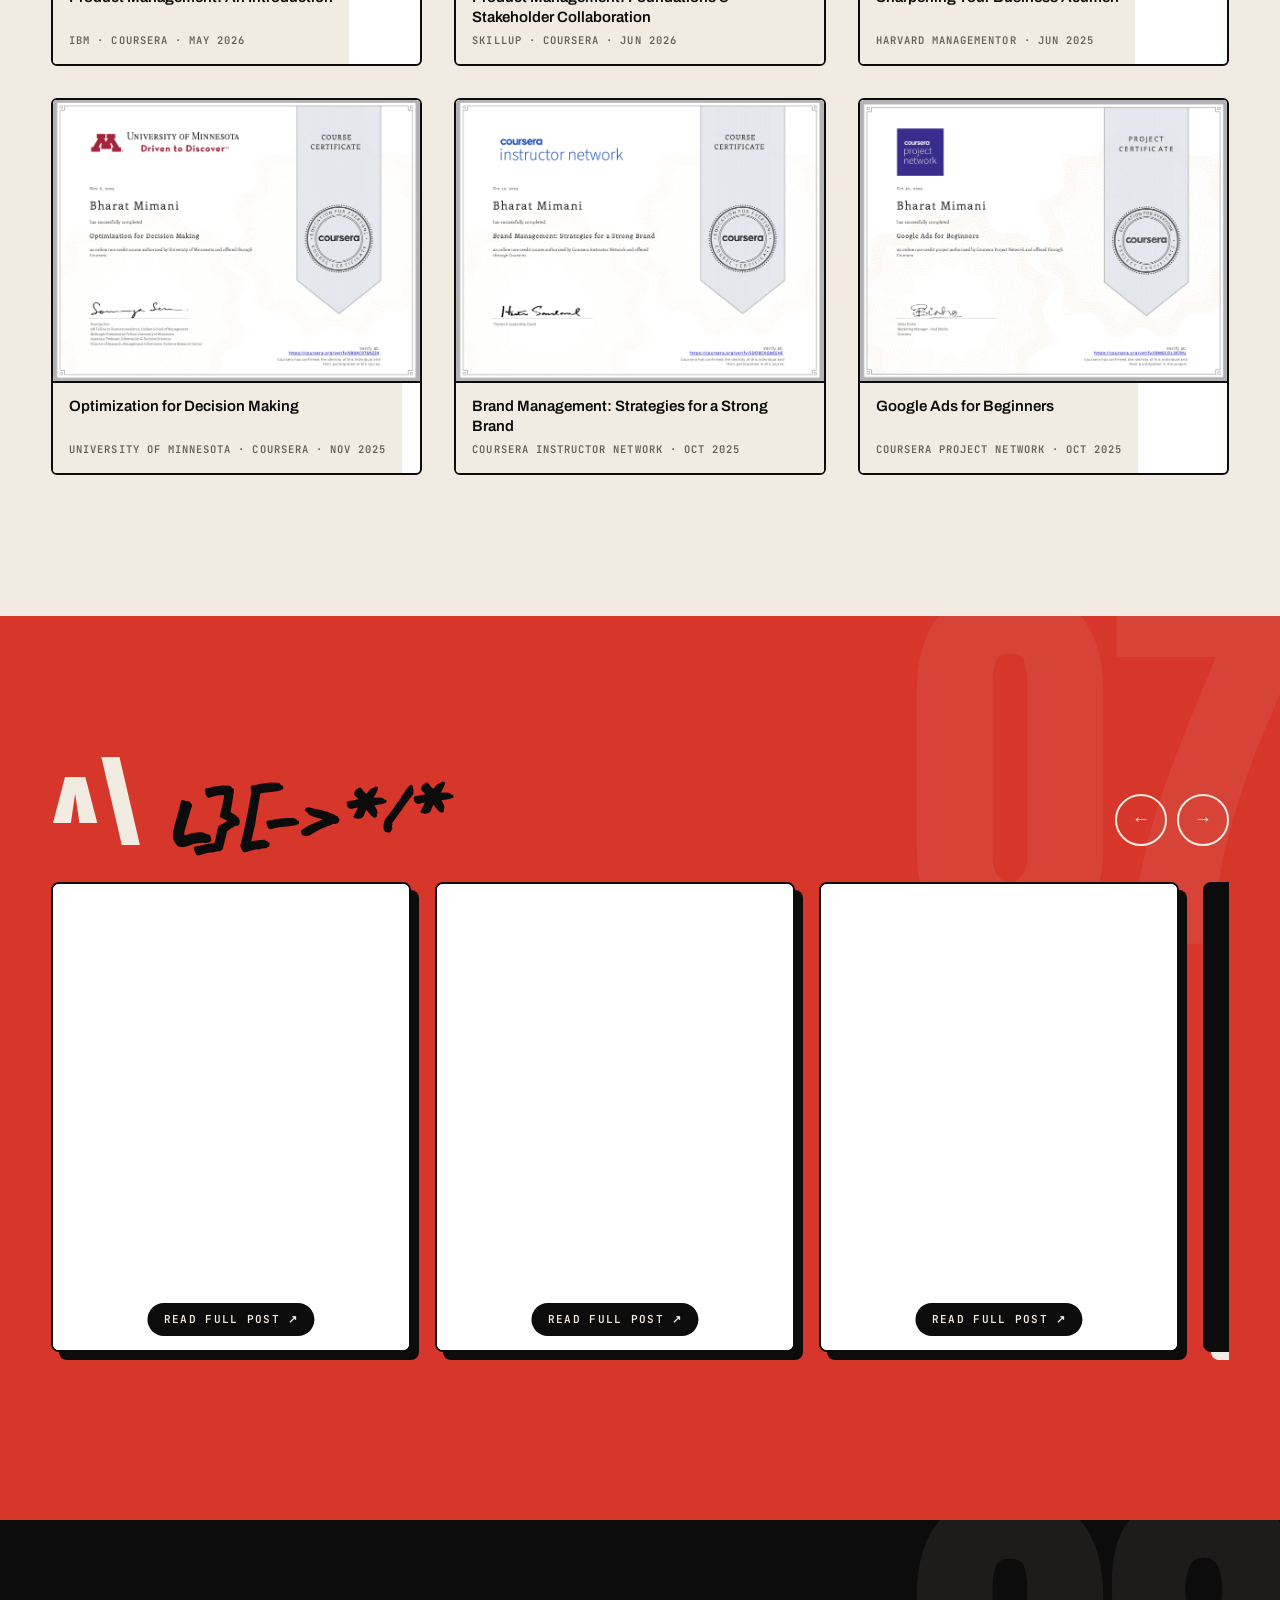
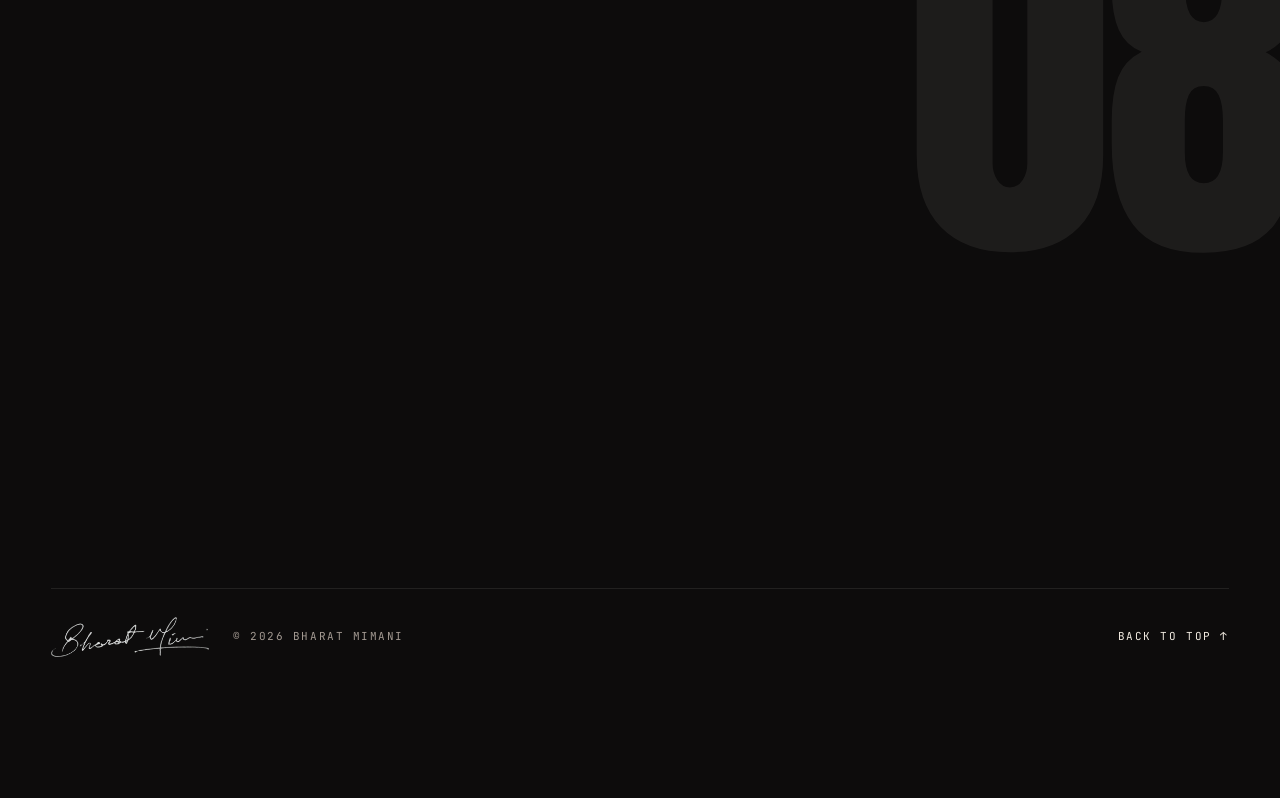
==== commit 11e756d3: "scroll" ====
--- a/index.html
+++ b/index.html
@@ -207,13 +207,16 @@
       <aside class="pm-brief" id="pmBrief"></aside>
       <div class="pm-deck">
         <div class="pm-stage" id="pmStage">
-          <canvas id="pmCanvas" aria-label="Project deck slide"></canvas>
+          <div class="pm-pages" id="pmPages"></div>
           <p class="pm-msg mono" id="pmMsg">Loading deck…</p>
         </div>
         <div class="pm-ctrl">
-          <button class="pm-btn" id="pmPrev" type="button" aria-label="Previous slide">←</button>
           <span class="mono pm-count" id="pmCount">— / —</span>
-          <button class="pm-btn" id="pmNext" type="button" aria-label="Next slide">→</button>
+          <div class="pm-zoom">
+            <button class="pm-btn" id="pmZoomOut" type="button" aria-label="Zoom out">−</button>
+            <button class="pm-zlabel mono" id="pmZoomReset" type="button" aria-label="Reset zoom">100%</button>
+            <button class="pm-btn" id="pmZoomIn" type="button" aria-label="Zoom in">+</button>
+          </div>
           <button class="pm-btn pm-full" id="pmFull" type="button" aria-label="Full screen">⛶</button>
         </div>
       </div>
--- a/style.css
+++ b/style.css
@@ -359,18 +359,21 @@
 .pm-sec li{position:relative;padding-left:22px;color:var(--cream-2);font-size:15.5px;line-height:1.55}
 .pm-sec li::before{content:"→";position:absolute;left:0;color:var(--red-hi);font-family:var(--f-mono)}
 .pm-deck{display:grid;grid-template-rows:1fr auto;min-height:0;background:#070606}
-.pm-stage{position:relative;display:flex;align-items:center;justify-content:center;min-height:0;overflow:hidden;touch-action:pan-y;user-select:none;-webkit-user-select:none;-webkit-touch-callout:none}
-.pm-stage canvas{display:block;border-radius:4px;box-shadow:0 18px 50px rgba(0,0,0,.55);background:#fff}
-.pm-msg{position:absolute;inset:auto 20px;text-align:center;color:var(--mute-d);font-size:12px;margin:0;line-height:1.6}
-.pm-ctrl{display:flex;align-items:center;justify-content:center;gap:16px;padding:14px;border-top:1px solid var(--line-d)}
-.pm-count{color:var(--cream);min-width:84px;text-align:center}
-.pm-btn{width:46px;height:46px;border-radius:50%;border:1.5px solid rgba(241,235,225,.3);background:none;color:var(--cream);font-size:17px;transition:background .2s,border-color .2s}
+.pm-stage{position:relative;min-height:0;overflow:auto;overscroll-behavior:contain;touch-action:pan-x pan-y;user-select:none;-webkit-user-select:none;-webkit-touch-callout:none;scrollbar-width:thin;scrollbar-color:rgba(241,235,225,.3) transparent}
+.pm-pages{display:flex;flex-direction:column;align-items:center;gap:16px;padding:16px;width:max-content;min-width:100%;box-sizing:border-box}
+.pm-page{flex:none;background:#fff;border-radius:4px;box-shadow:0 14px 40px rgba(0,0,0,.5);overflow:hidden}
+.pm-page canvas{display:block;width:100%;height:100%}
+.pm-msg{position:absolute;left:20px;right:20px;top:50%;transform:translateY(-50%);text-align:center;color:var(--mute-d);font-size:12px;margin:0;line-height:1.6}
+.pm-ctrl{position:relative;display:flex;align-items:center;justify-content:center;gap:18px;padding:12px 14px;border-top:1px solid var(--line-d)}
+.pm-count{color:var(--cream);min-width:70px;text-align:center;font-size:12px}
+.pm-zoom{display:flex;align-items:center;gap:6px}
+.pm-zlabel{min-width:58px;padding:8px 4px;background:none;border:0;color:var(--mute-d);font-size:11px;letter-spacing:.08em}
+.pm-zlabel:hover{color:var(--cream)}
+.pm-btn{width:40px;height:40px;border-radius:50%;border:1.5px solid rgba(241,235,225,.3);background:none;color:var(--cream);font-size:18px;line-height:1;transition:background .2s,border-color .2s}
 .pm-btn:hover{background:var(--red);border-color:var(--red)}
 .pm-btn:disabled{opacity:.25;pointer-events:none}
-.pm-full{position:absolute;right:14px;width:40px;height:40px;font-size:15px}
-.pm-ctrl{position:relative}
+.pm-full{position:absolute;right:14px;font-size:14px}
 .pm-deck:fullscreen{background:#000}
-.pm-deck:fullscreen .pm-stage canvas{box-shadow:none}
 
 @media (max-width:900px){
   .pm{padding:0}
@@ -383,6 +386,6 @@
   .pm-brief{border-right:0;padding:20px 18px 40px}
   .pm-panel[data-tab="brief"] .pm-deck{display:none}
   .pm-panel[data-tab="deck"] .pm-brief{display:none}
-  .pm-ctrl{padding-bottom:calc(env(safe-area-inset-bottom,0px) + 14px)}
+  .pm-ctrl{padding-bottom:calc(env(safe-area-inset-bottom,0px) + 12px);justify-content:space-between}
   .pm-full{display:none}
 }
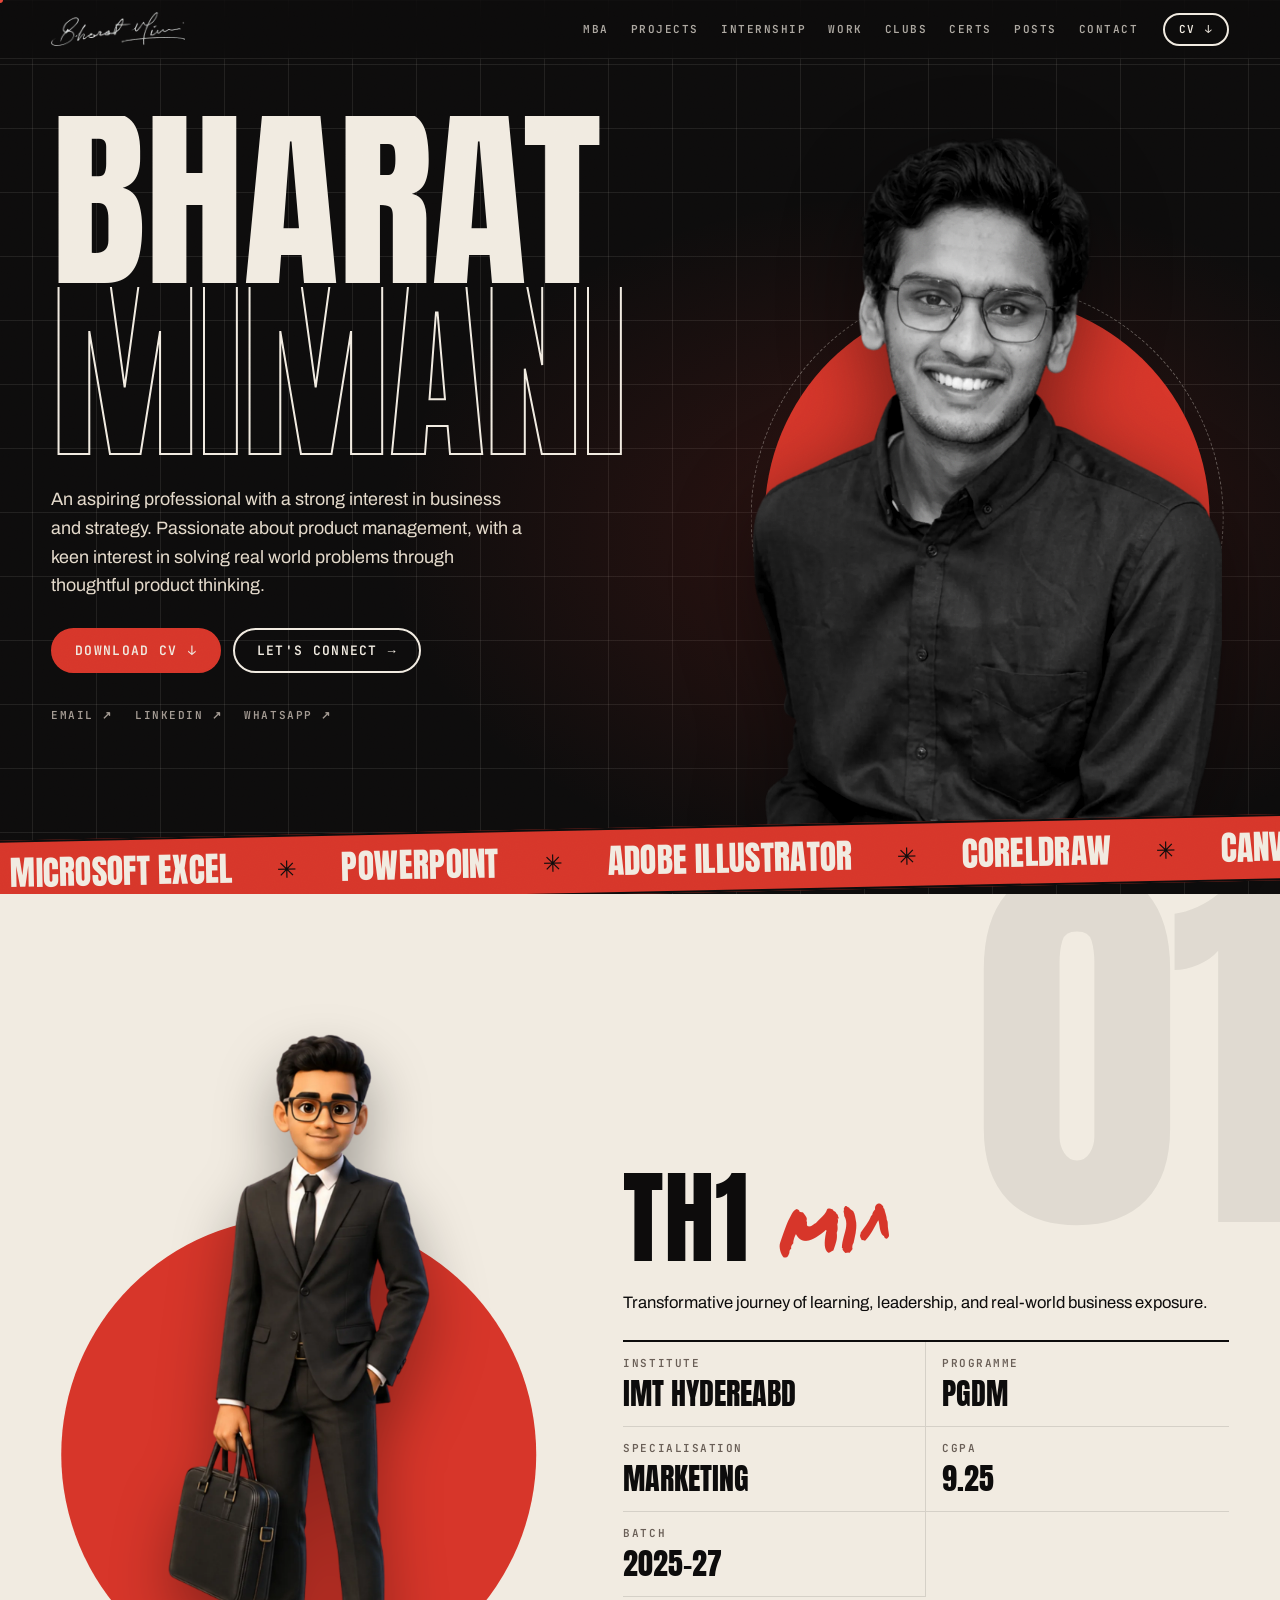
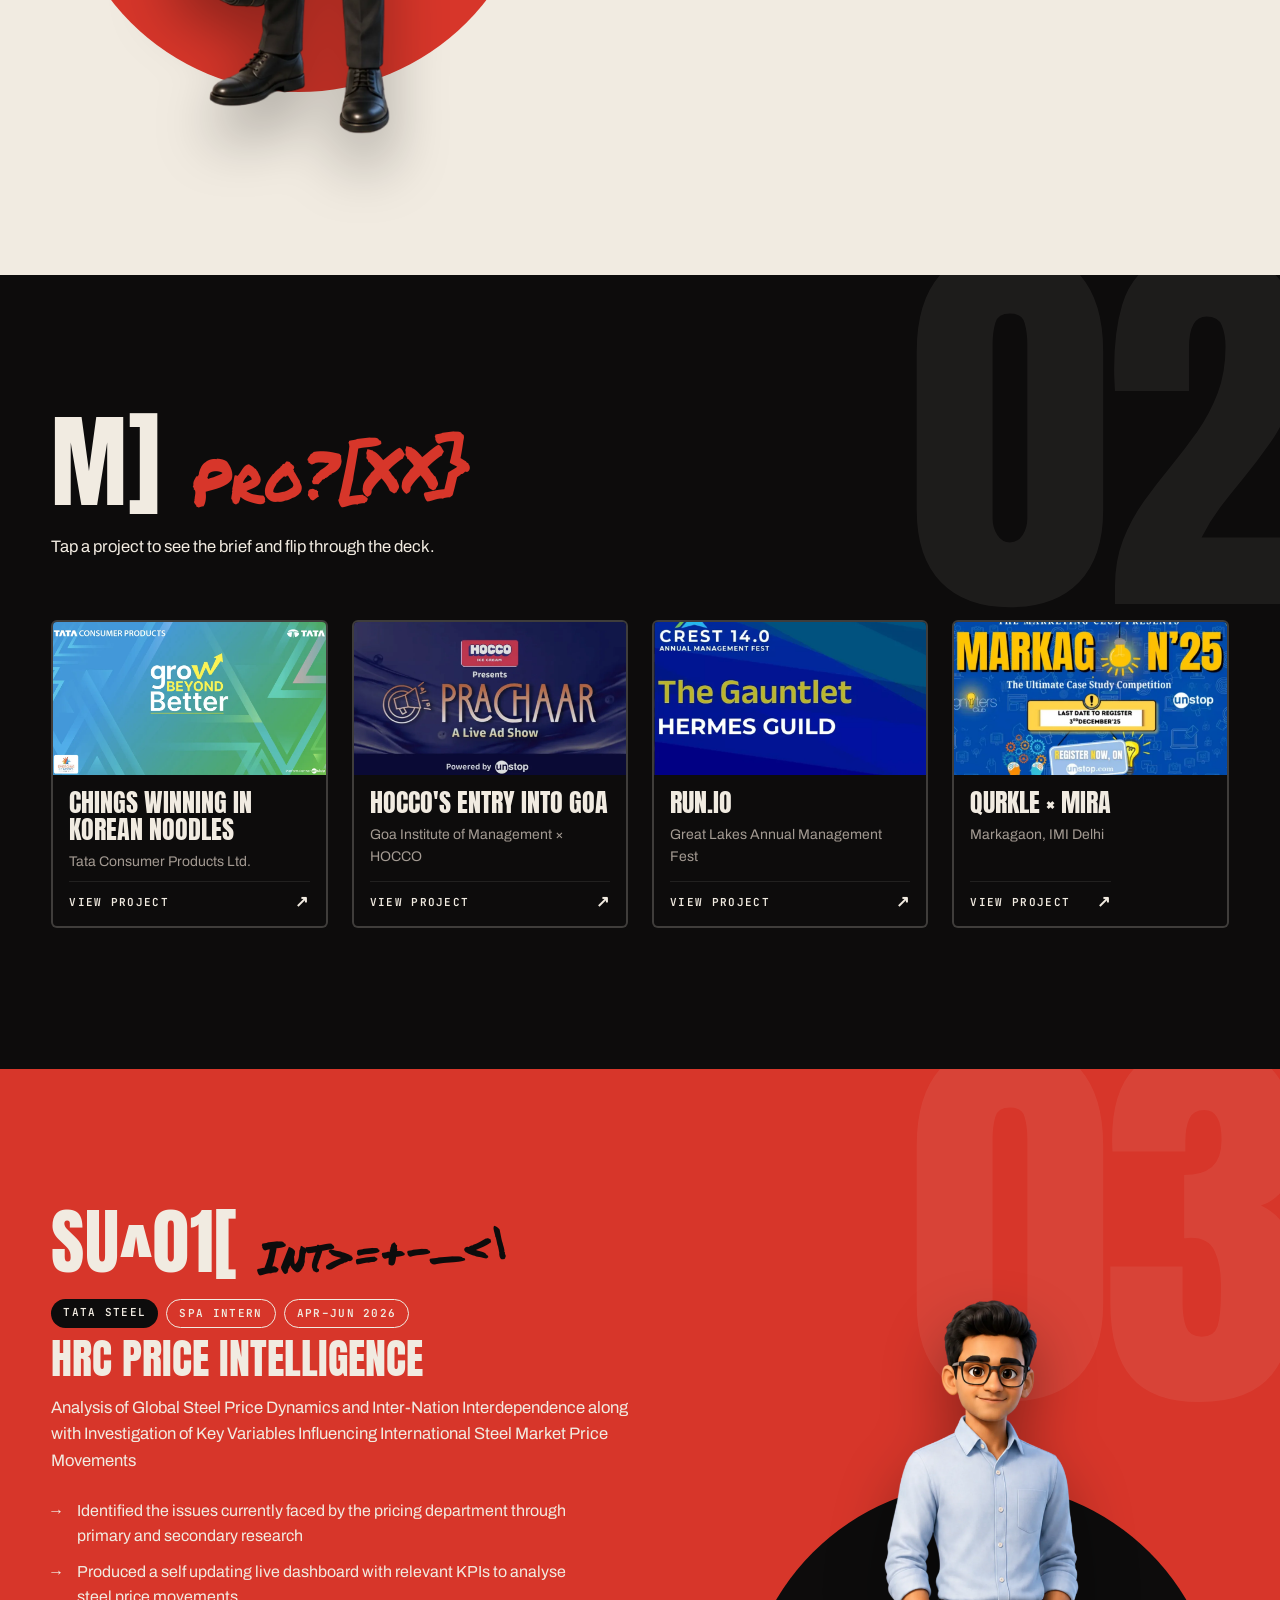
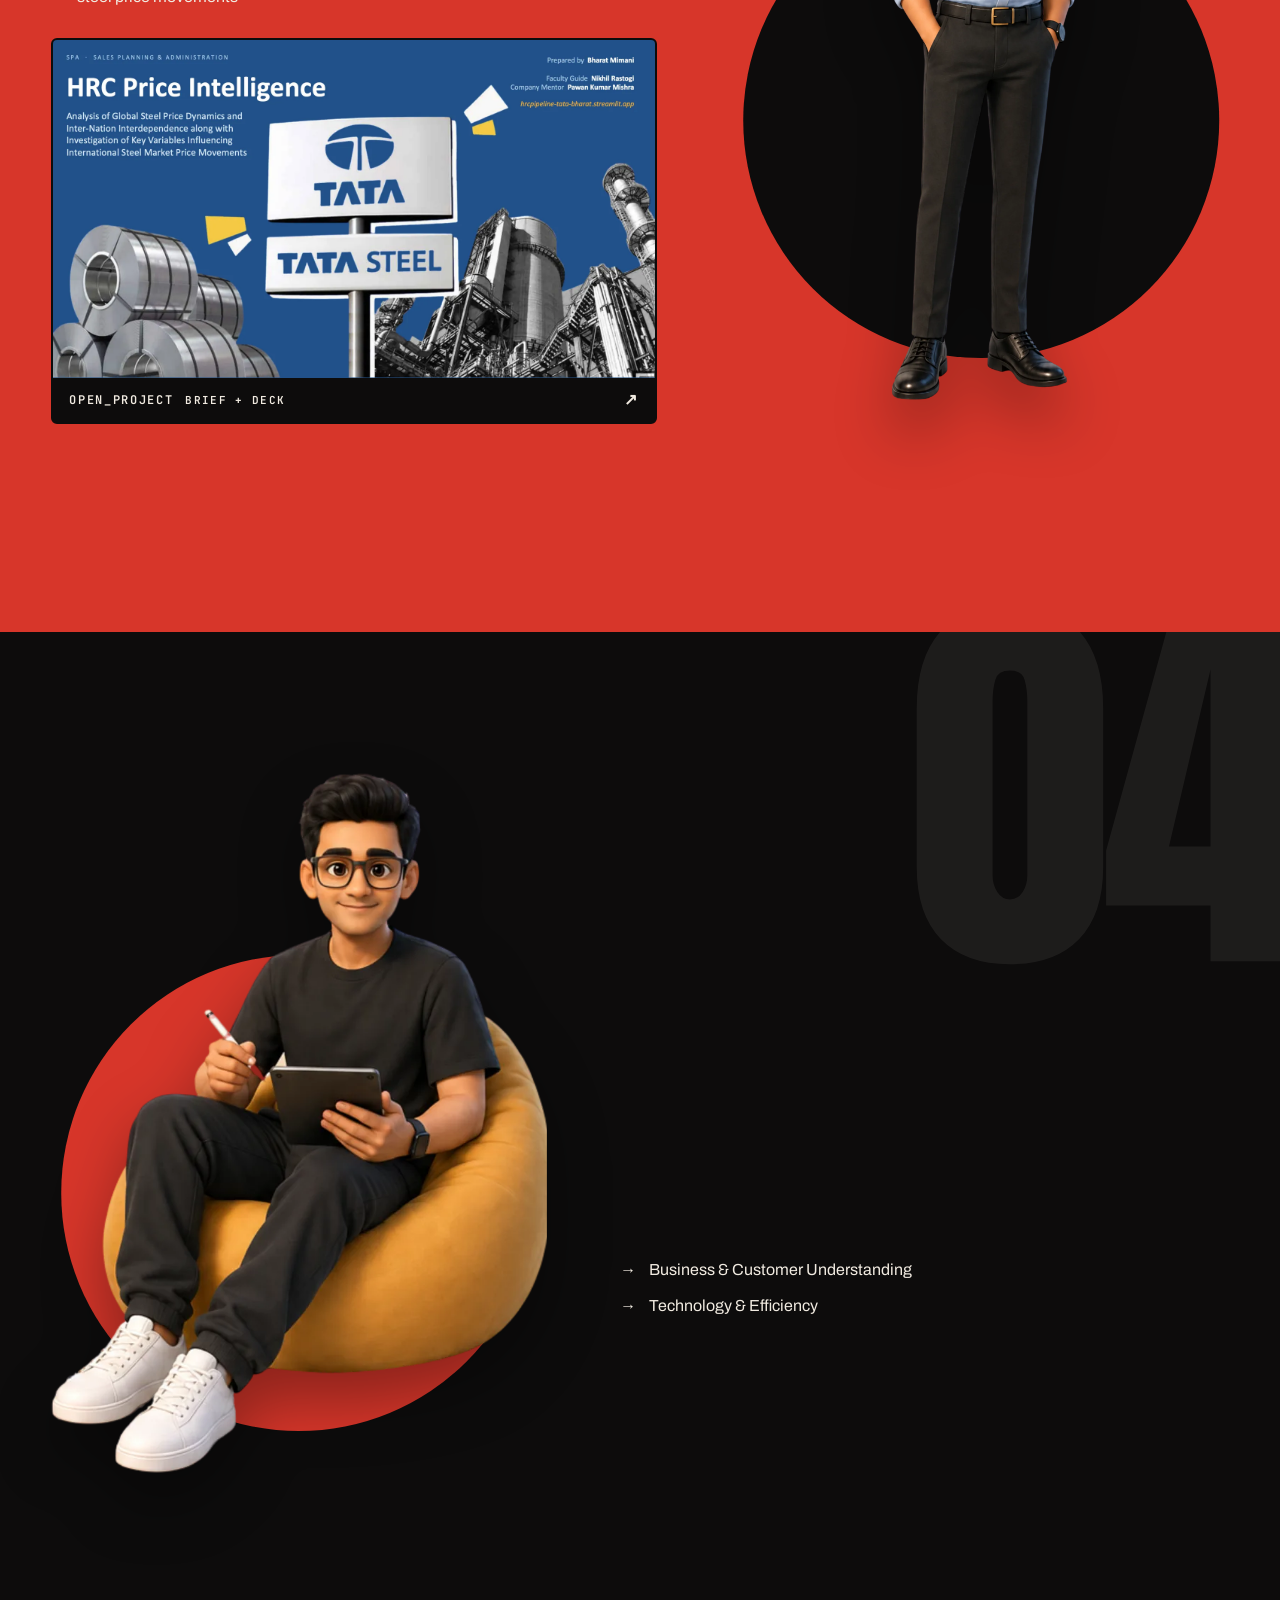
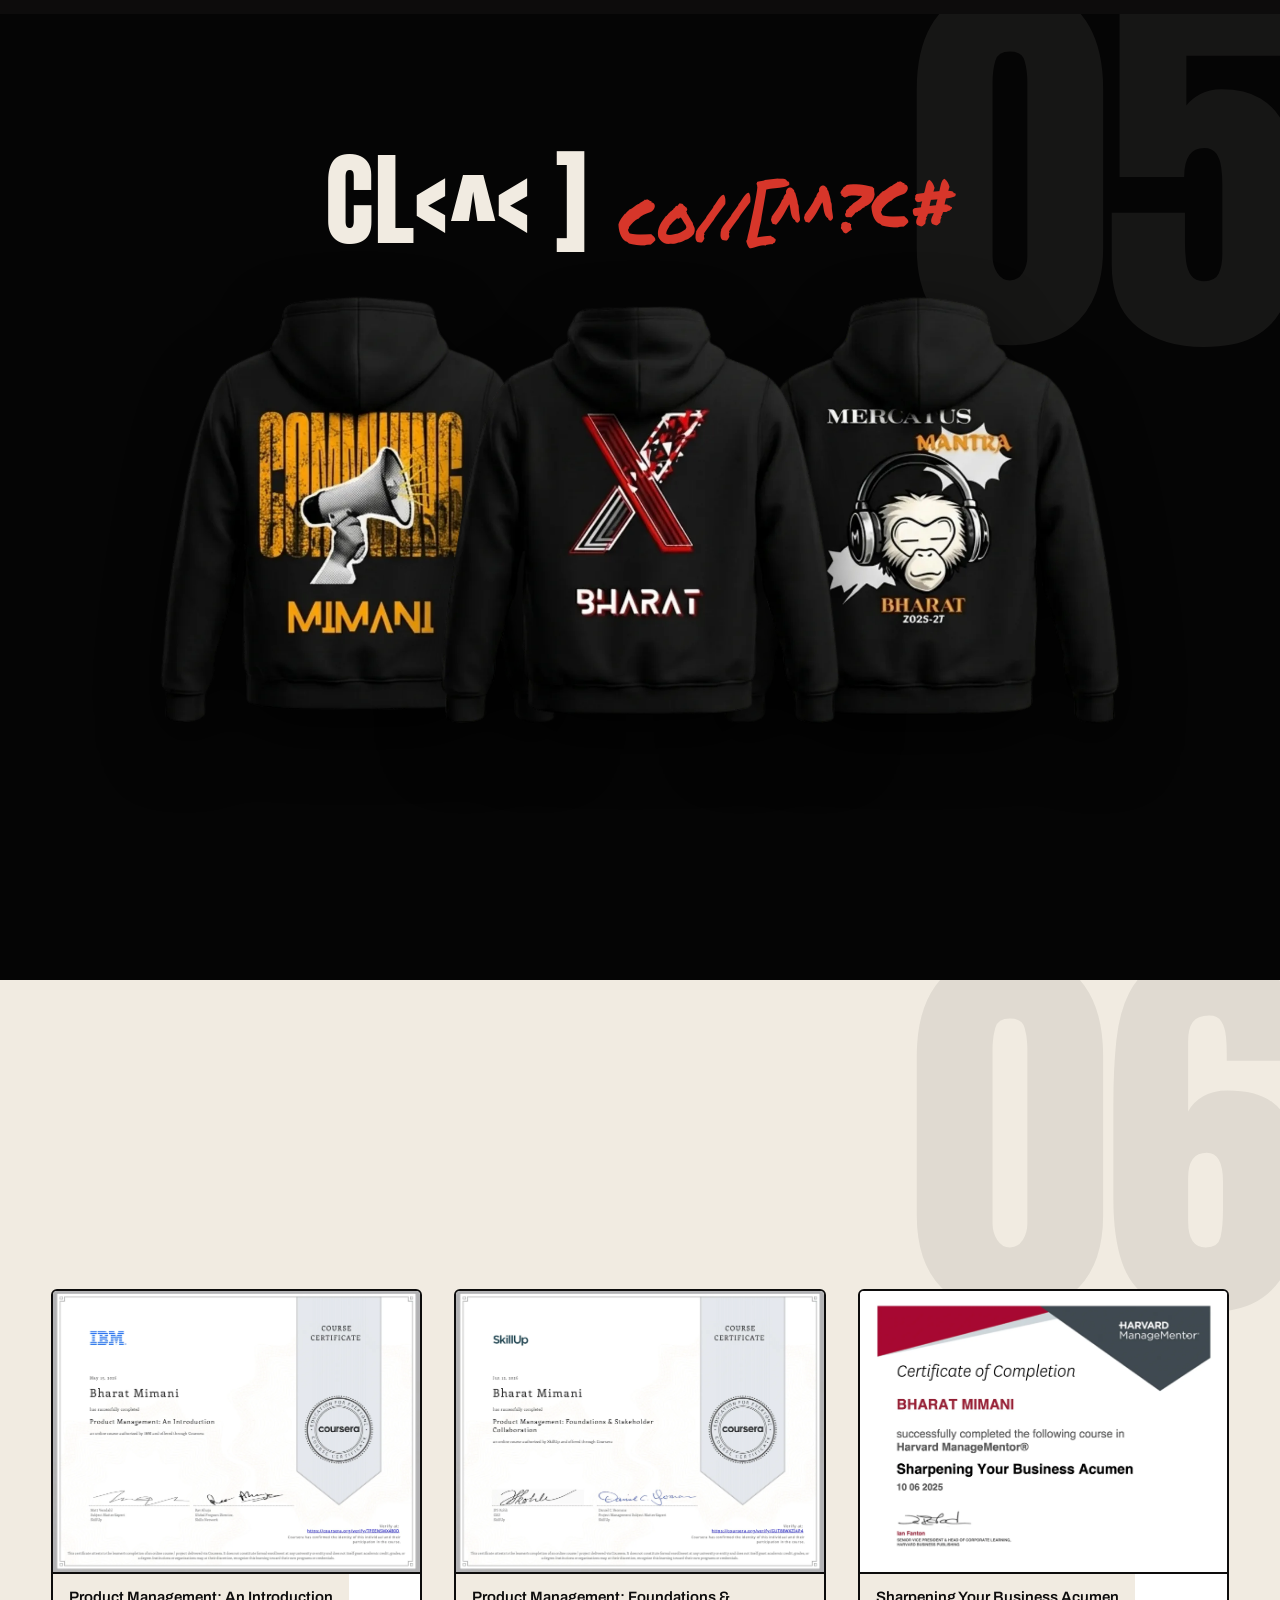
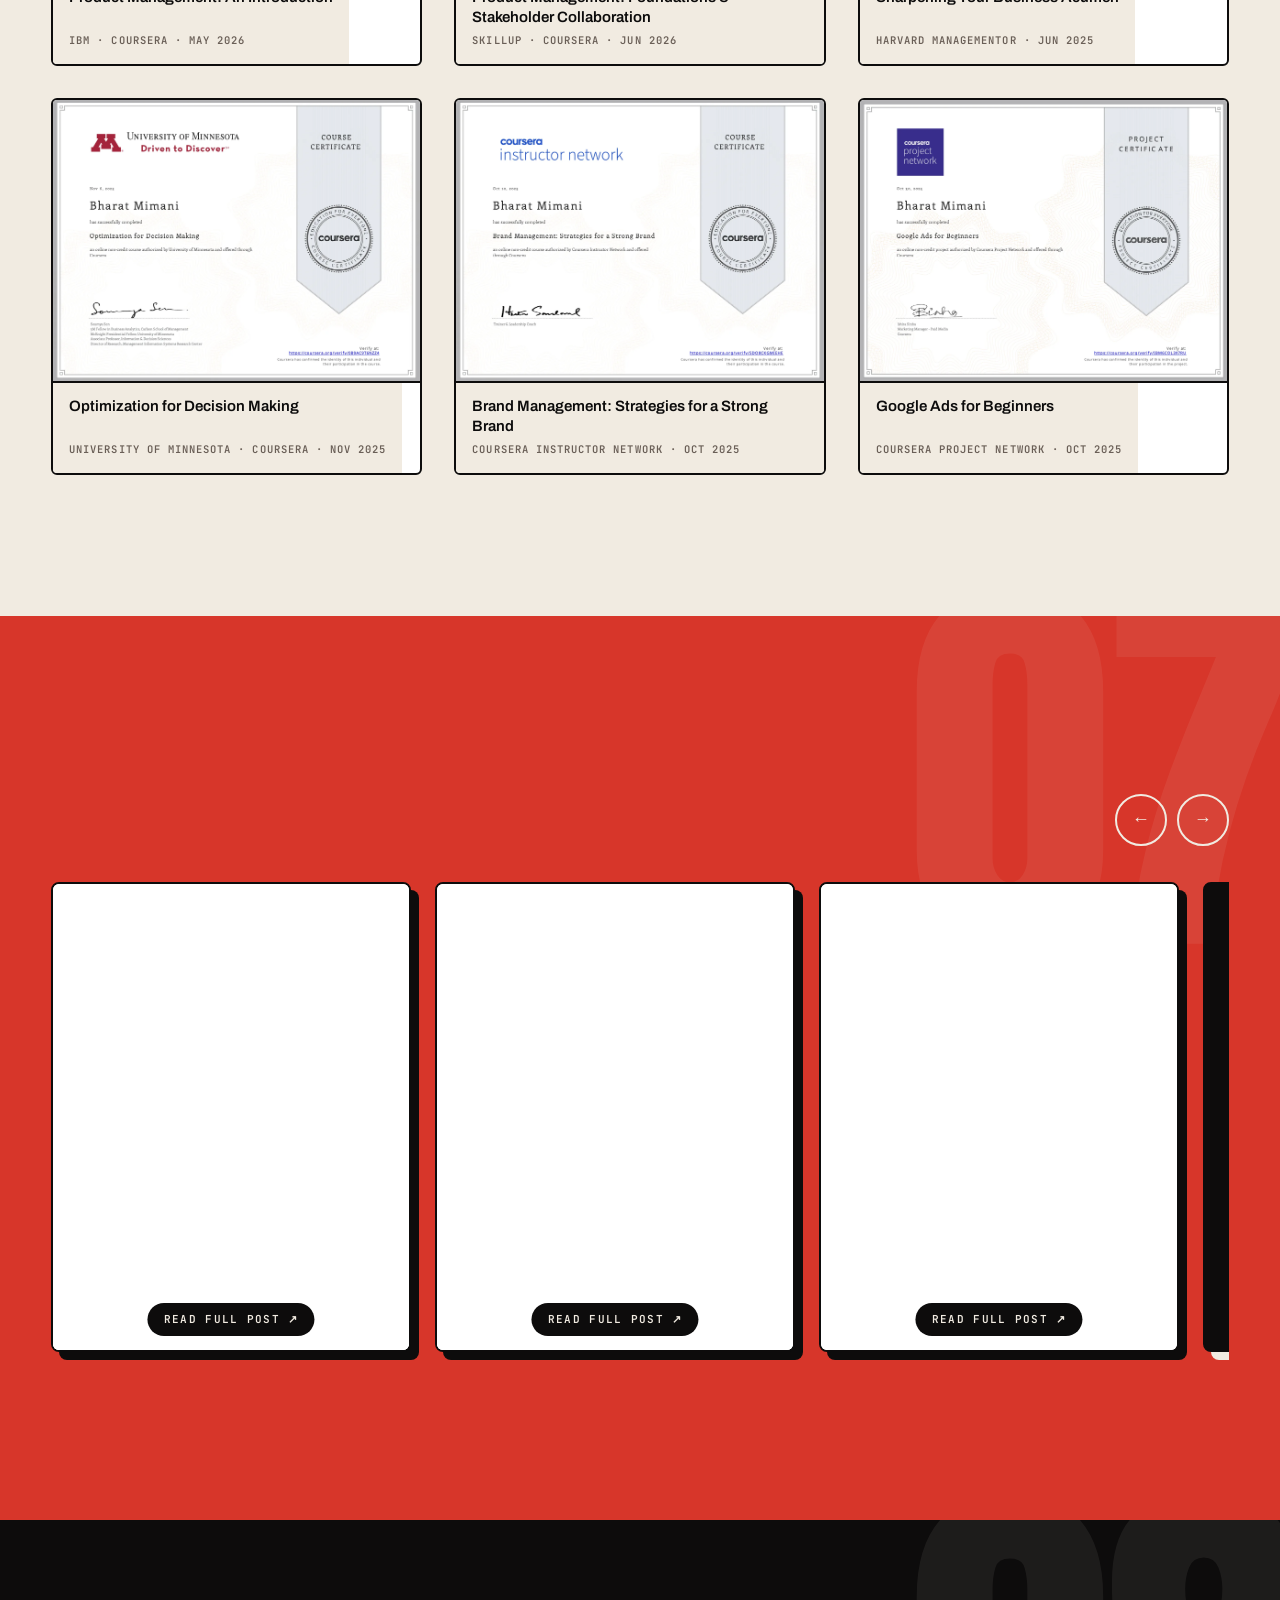
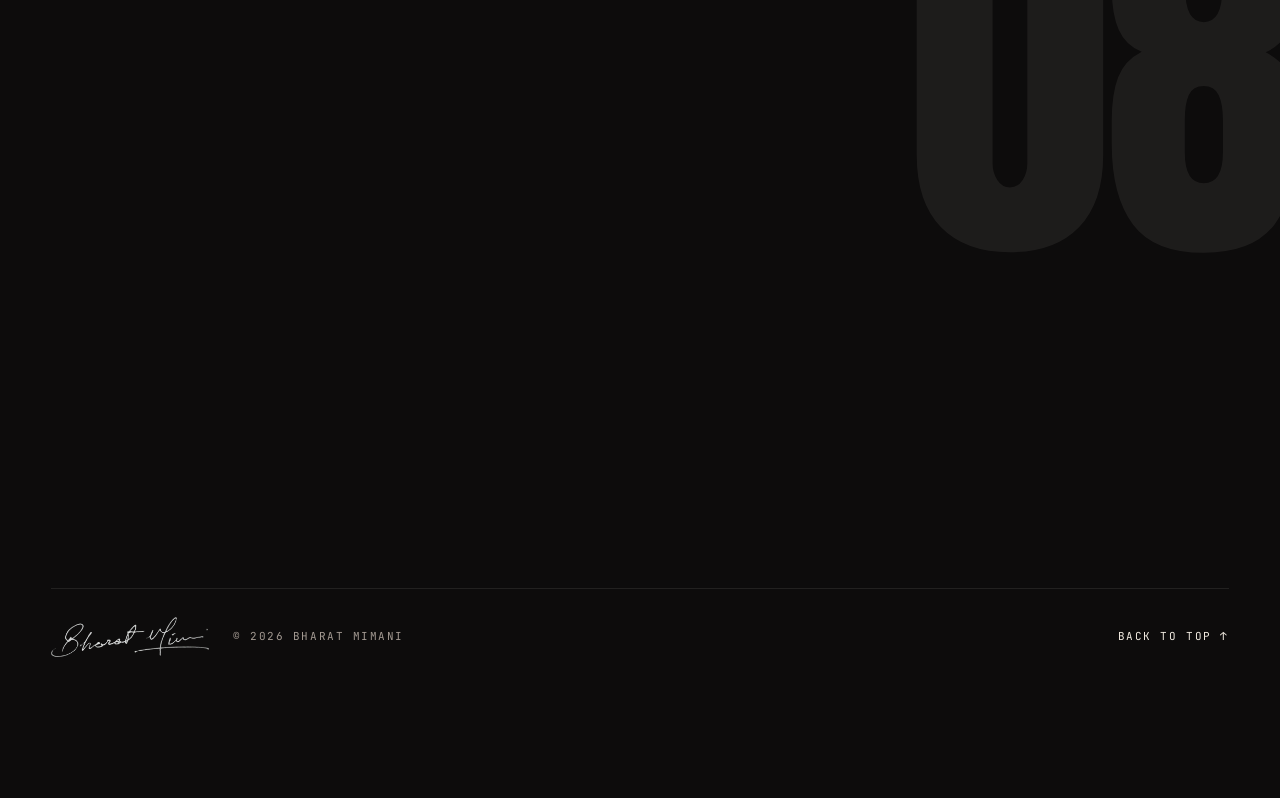
==== commit d7e17beb: "re" ====
--- a/index.html
+++ b/index.html
@@ -217,7 +217,7 @@
             <button class="pm-zlabel mono" id="pmZoomReset" type="button" aria-label="Reset zoom">100%</button>
             <button class="pm-btn" id="pmZoomIn" type="button" aria-label="Zoom in">+</button>
           </div>
-          <button class="pm-btn pm-full" id="pmFull" type="button" aria-label="Full screen">⛶</button>
+          <button class="pm-full mono" id="pmFull" type="button" aria-label="Full screen">⛶ <span>Full screen</span></button>
         </div>
       </div>
     </div>
--- a/style.css
+++ b/style.css
@@ -372,7 +372,15 @@
 .pm-btn{width:40px;height:40px;border-radius:50%;border:1.5px solid rgba(241,235,225,.3);background:none;color:var(--cream);font-size:18px;line-height:1;transition:background .2s,border-color .2s}
 .pm-btn:hover{background:var(--red);border-color:var(--red)}
 .pm-btn:disabled{opacity:.25;pointer-events:none}
-.pm-full{position:absolute;right:14px;font-size:14px}
+.pm-full{position:absolute;right:14px;display:inline-flex;align-items:center;gap:8px;height:40px;padding:0 14px;border-radius:999px;border:1.5px solid rgba(241,235,225,.3);background:none;color:var(--cream);font-size:11px;letter-spacing:.1em;text-transform:uppercase;transition:background .2s,border-color .2s}
+.pm-full:hover{background:var(--red);border-color:var(--red)}
+/* full-screen mode: hide header, tabs and brief; deck fills the screen */
+.pm.pm-max{padding:0;background:#000}
+.pm.pm-max .pm-panel{max-width:none;border:0;border-radius:0;grid-template-rows:1fr;animation:none}
+.pm.pm-max .pm-head,.pm.pm-max .pm-tabs,.pm.pm-max .pm-brief{display:none!important}
+.pm.pm-max .pm-body{grid-template-columns:1fr}
+.pm.pm-max .pm-deck{display:grid!important;background:#000}
+.pm.pm-max .pm-ctrl{padding-bottom:calc(env(safe-area-inset-bottom,0px) + 12px)}
 .pm-deck:fullscreen{background:#000}
 
 @media (max-width:900px){
@@ -387,5 +395,6 @@
   .pm-panel[data-tab="brief"] .pm-deck{display:none}
   .pm-panel[data-tab="deck"] .pm-brief{display:none}
   .pm-ctrl{padding-bottom:calc(env(safe-area-inset-bottom,0px) + 12px);justify-content:space-between}
-  .pm-full{display:none}
-}
+  .pm-full{position:static;padding:0 12px}
+  .pm-full span{display:none}
+}
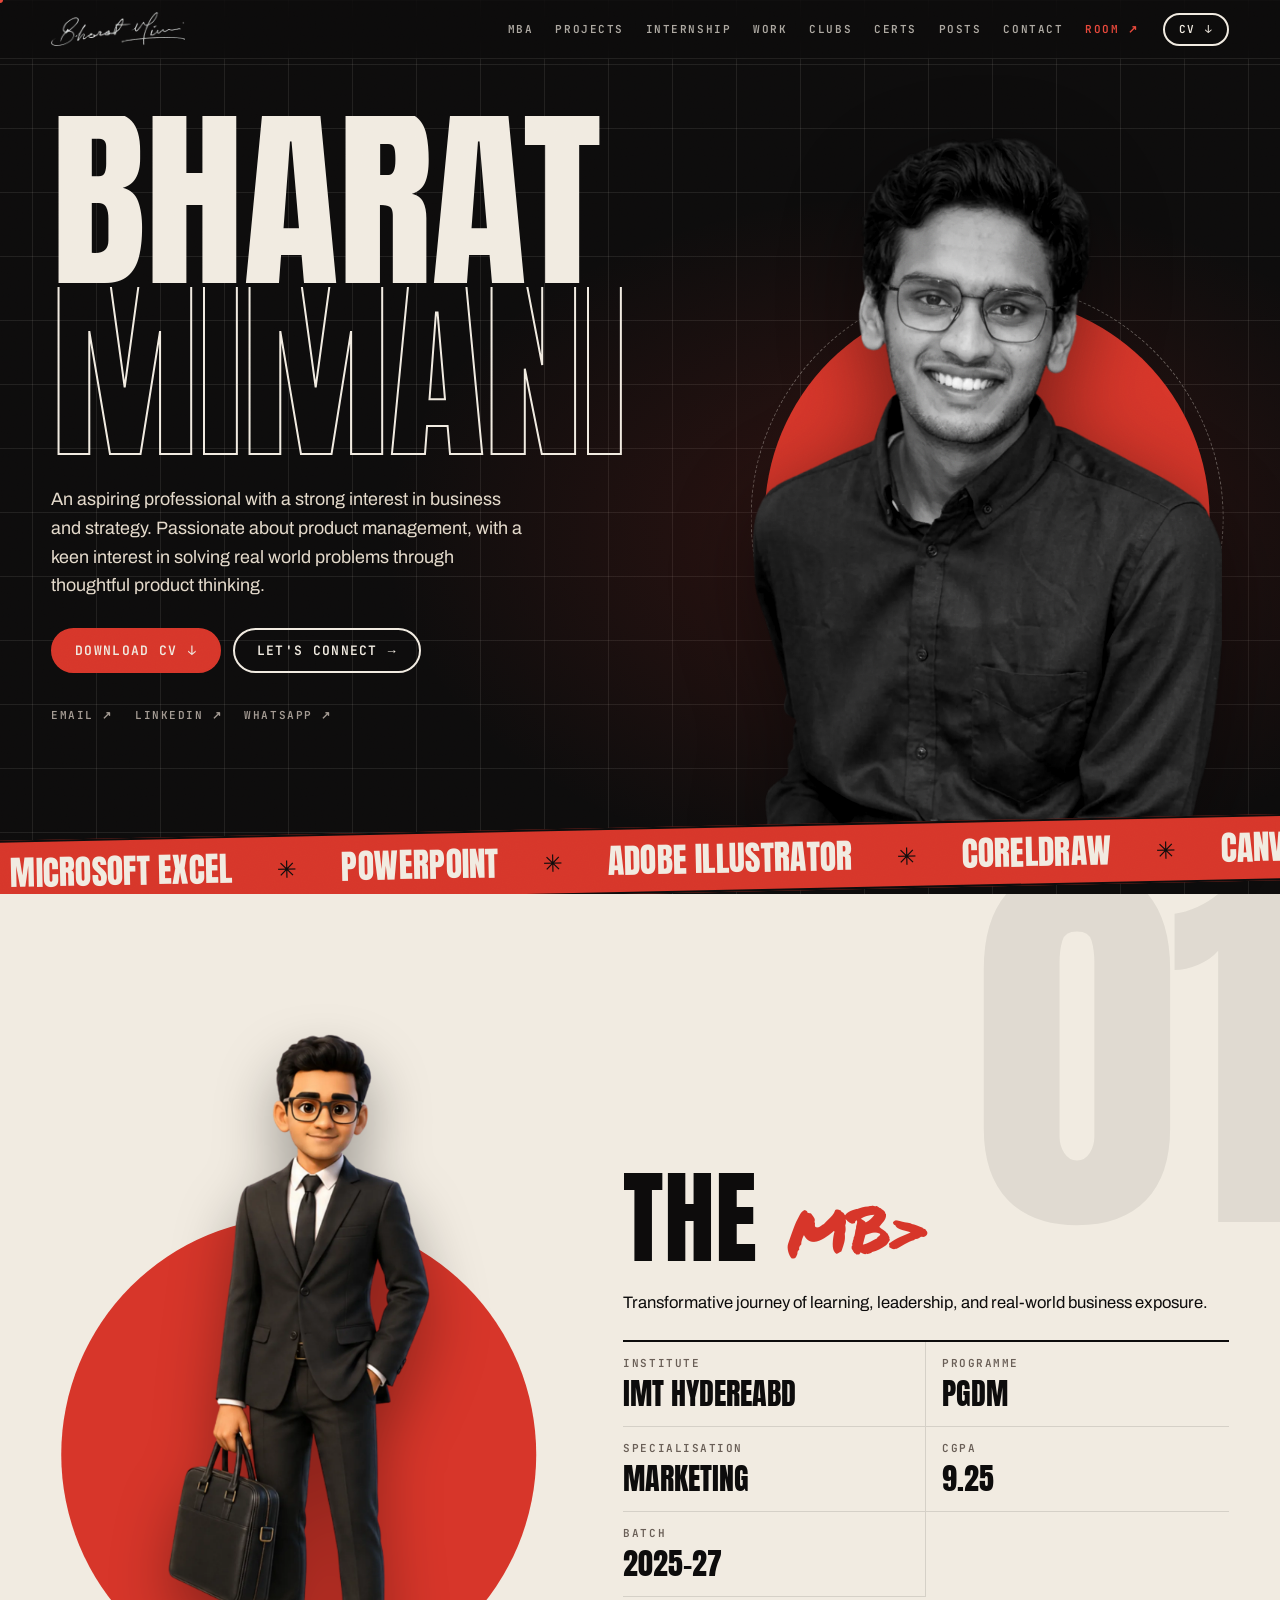
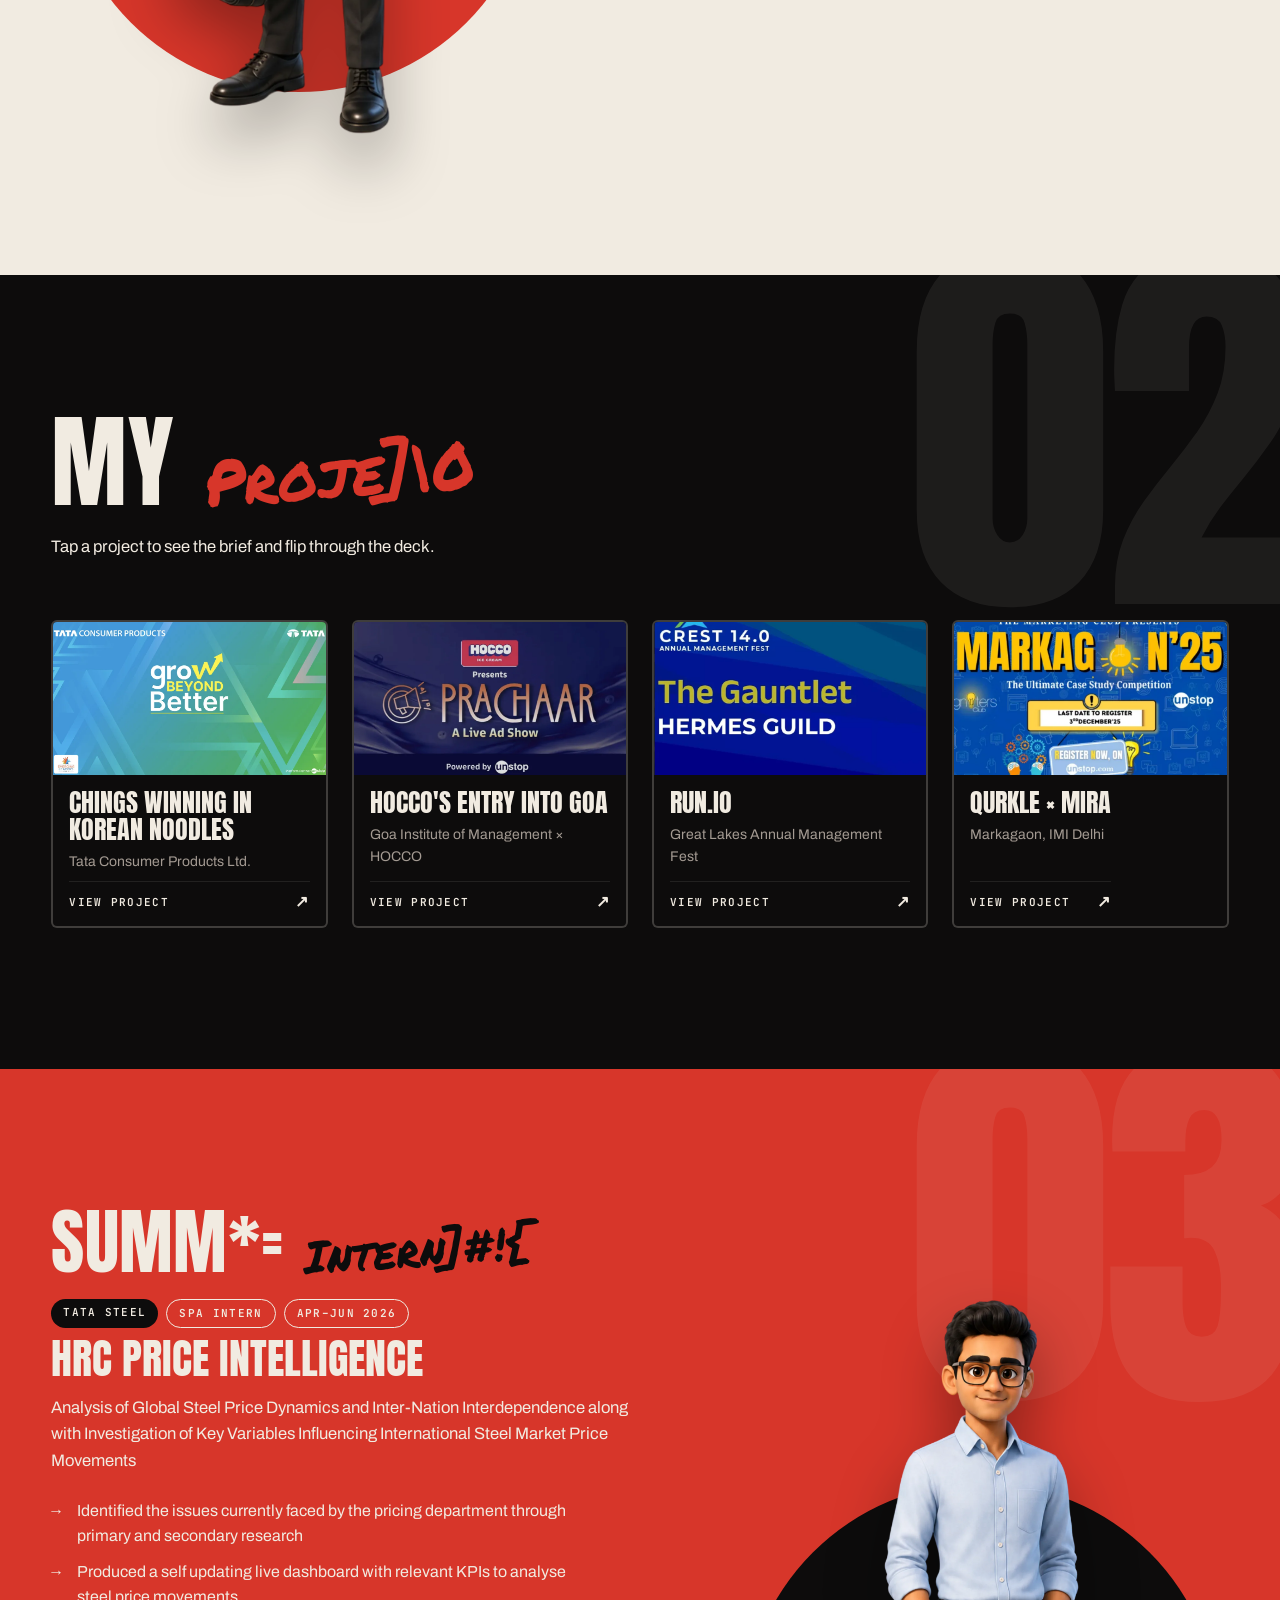
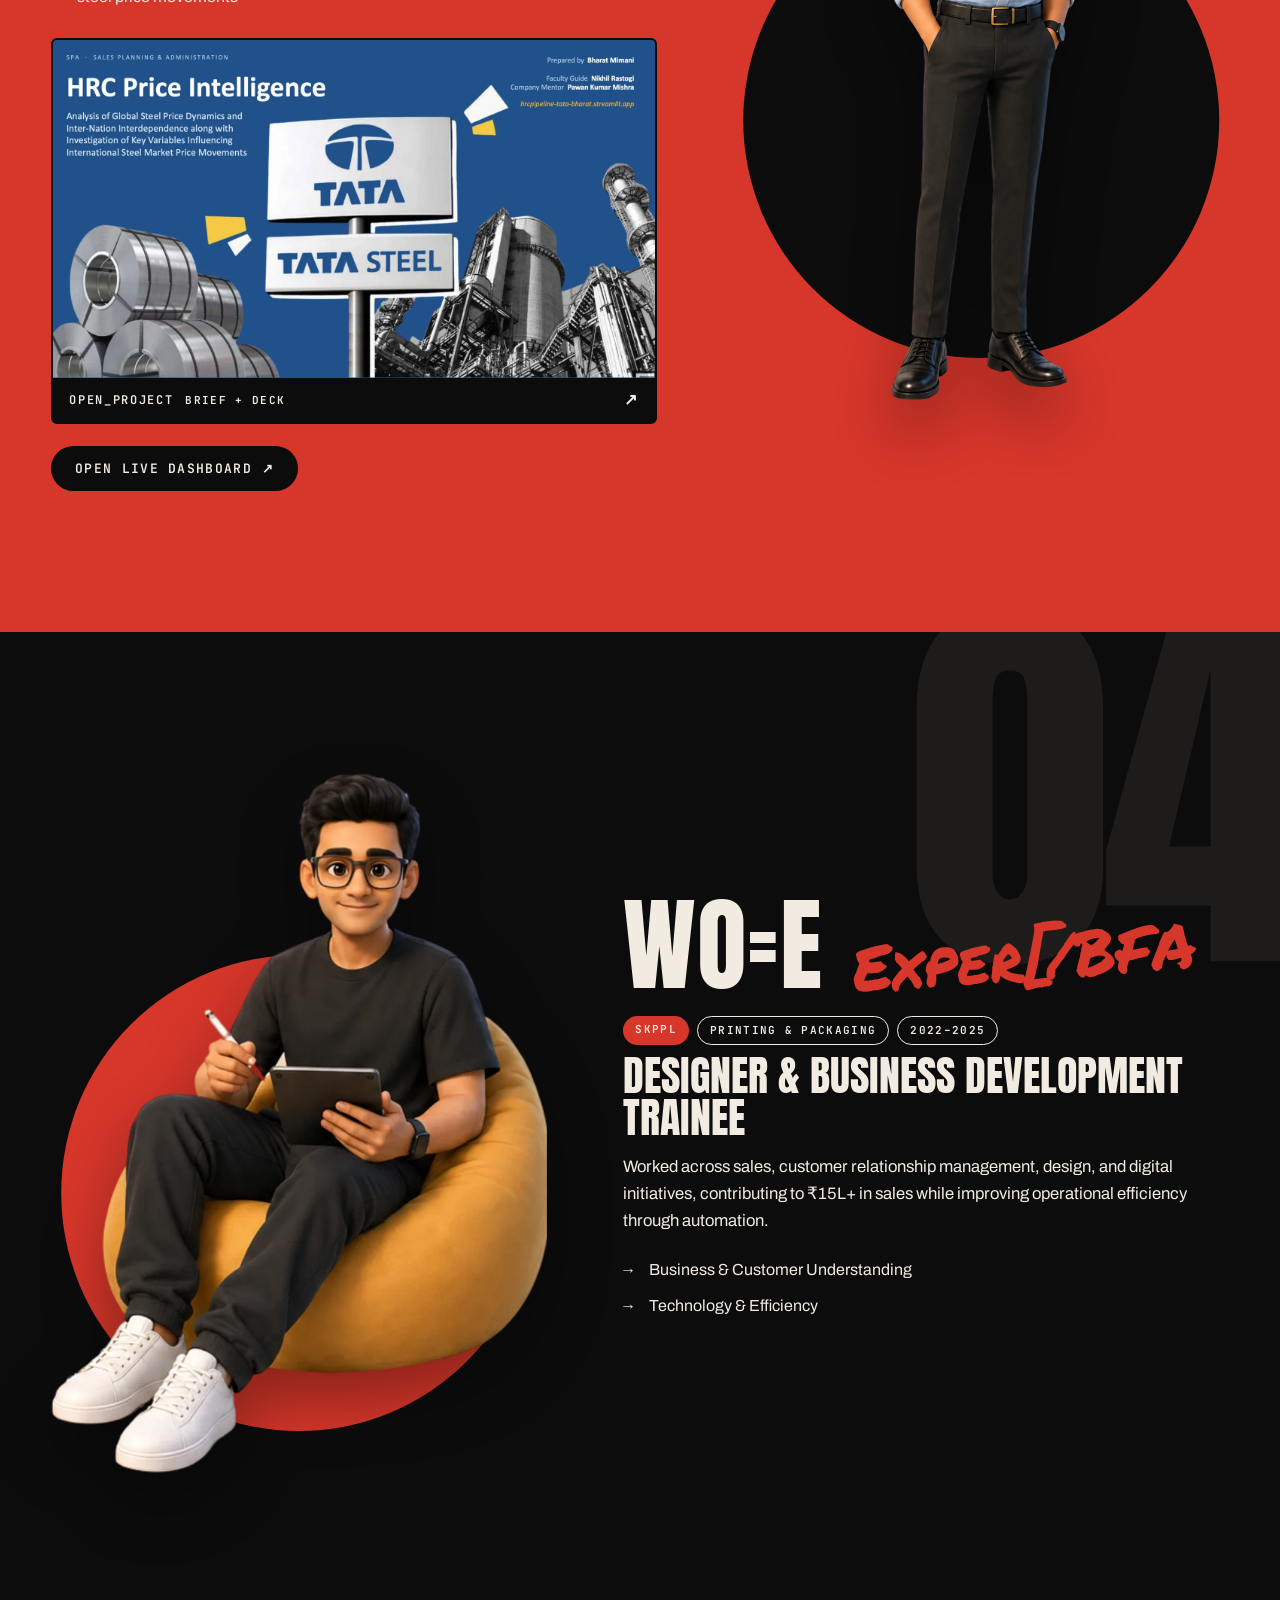
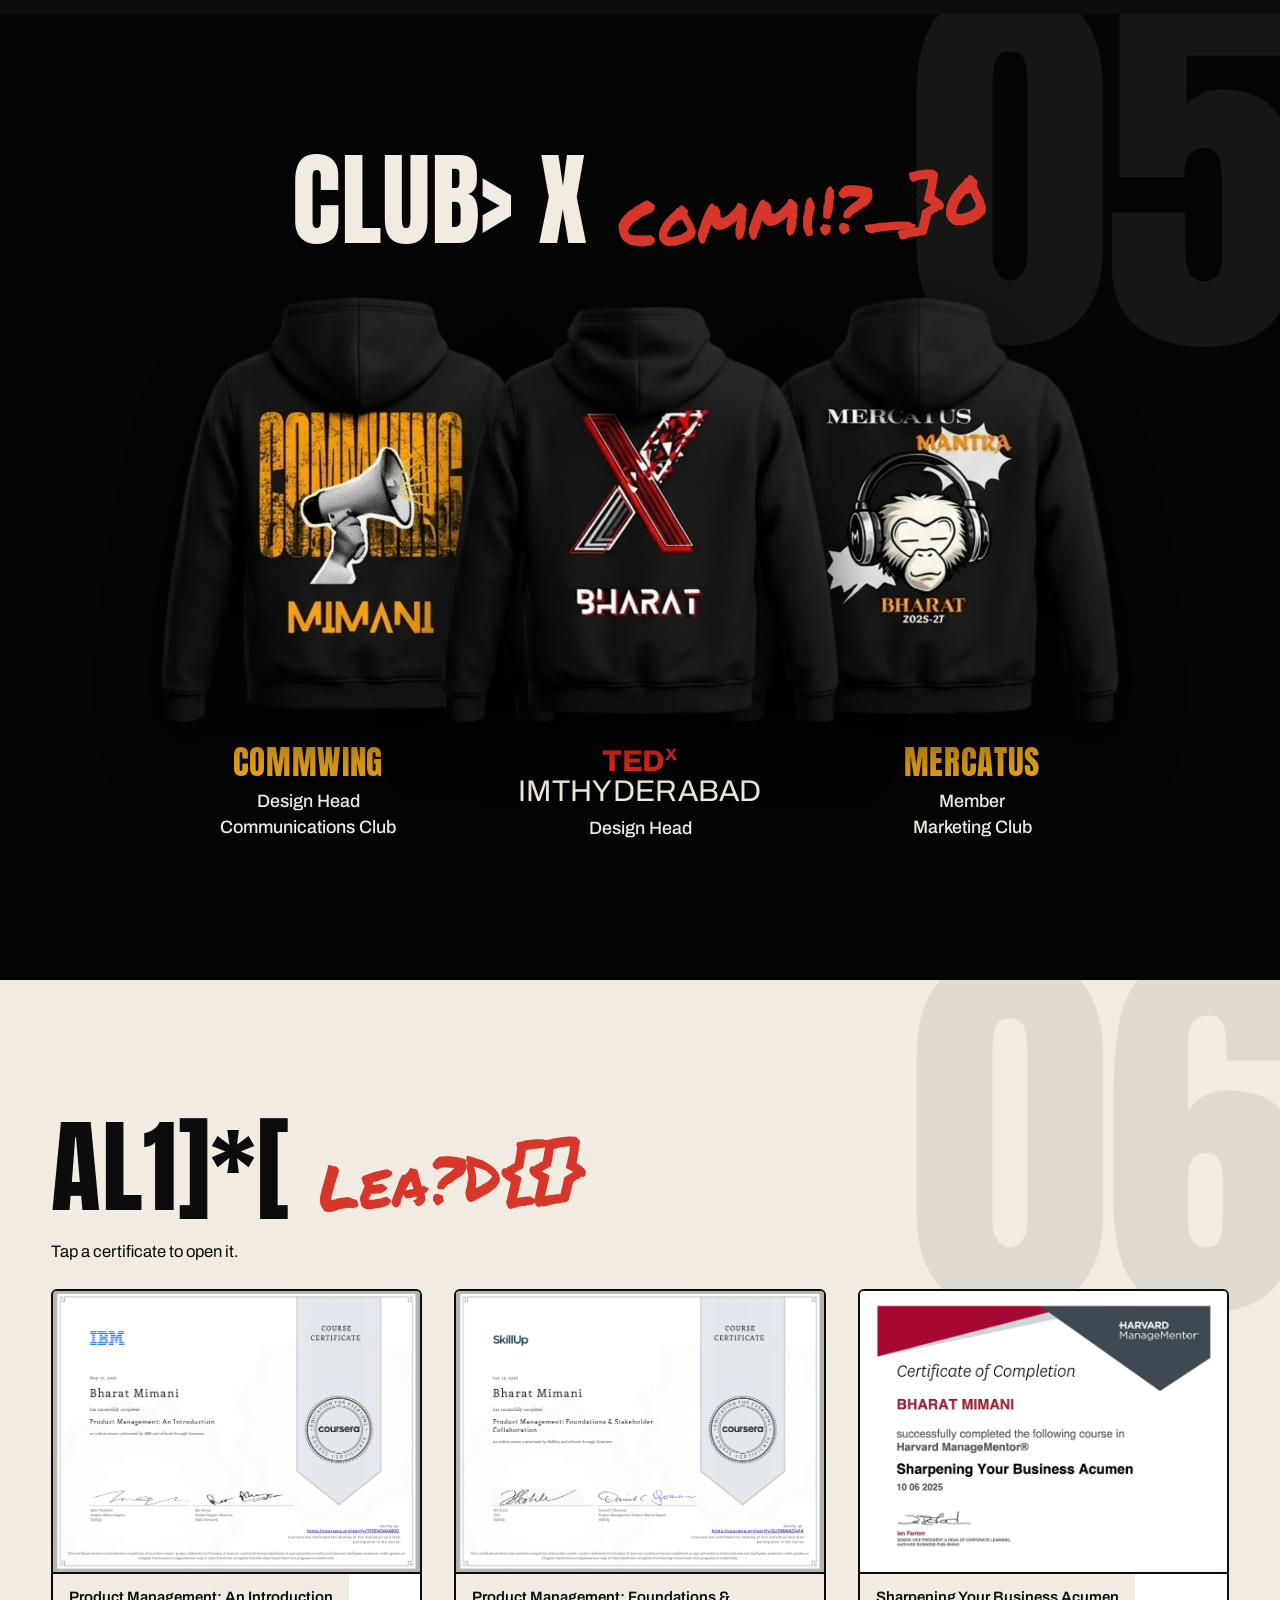
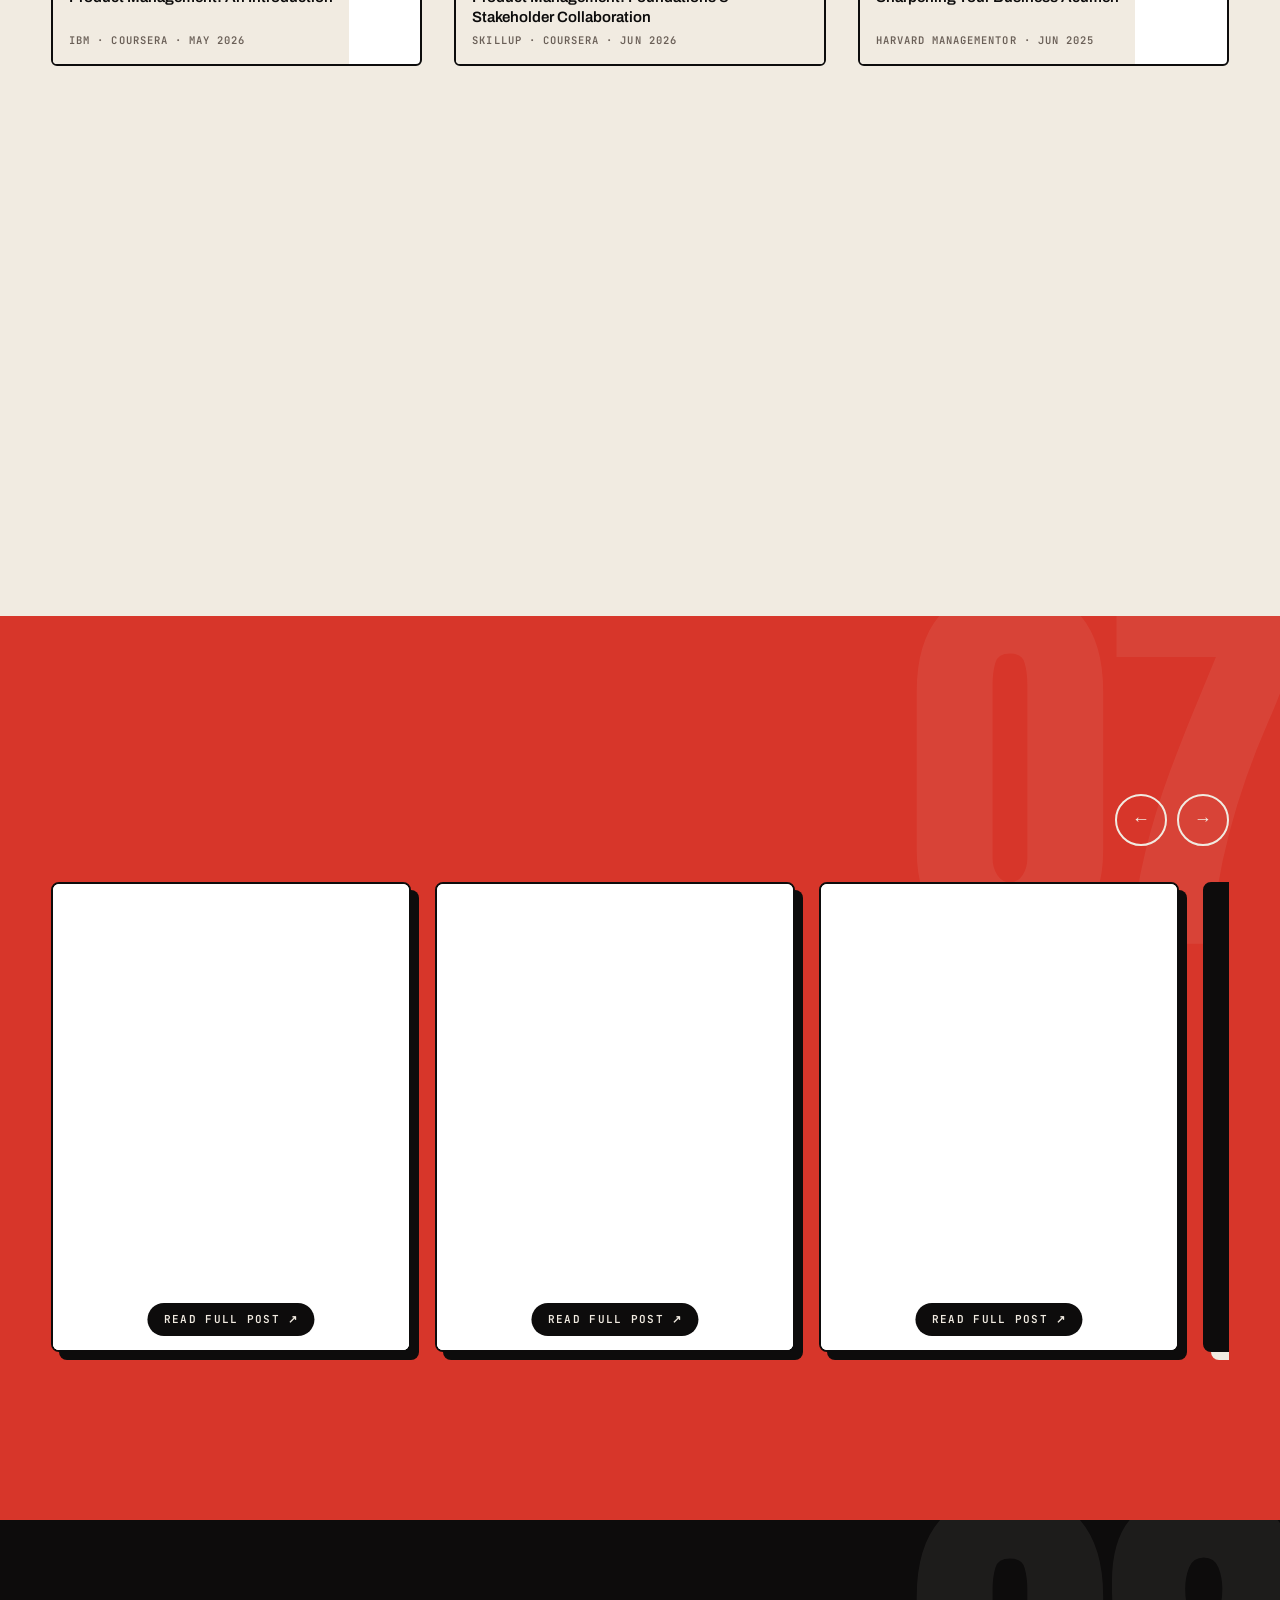
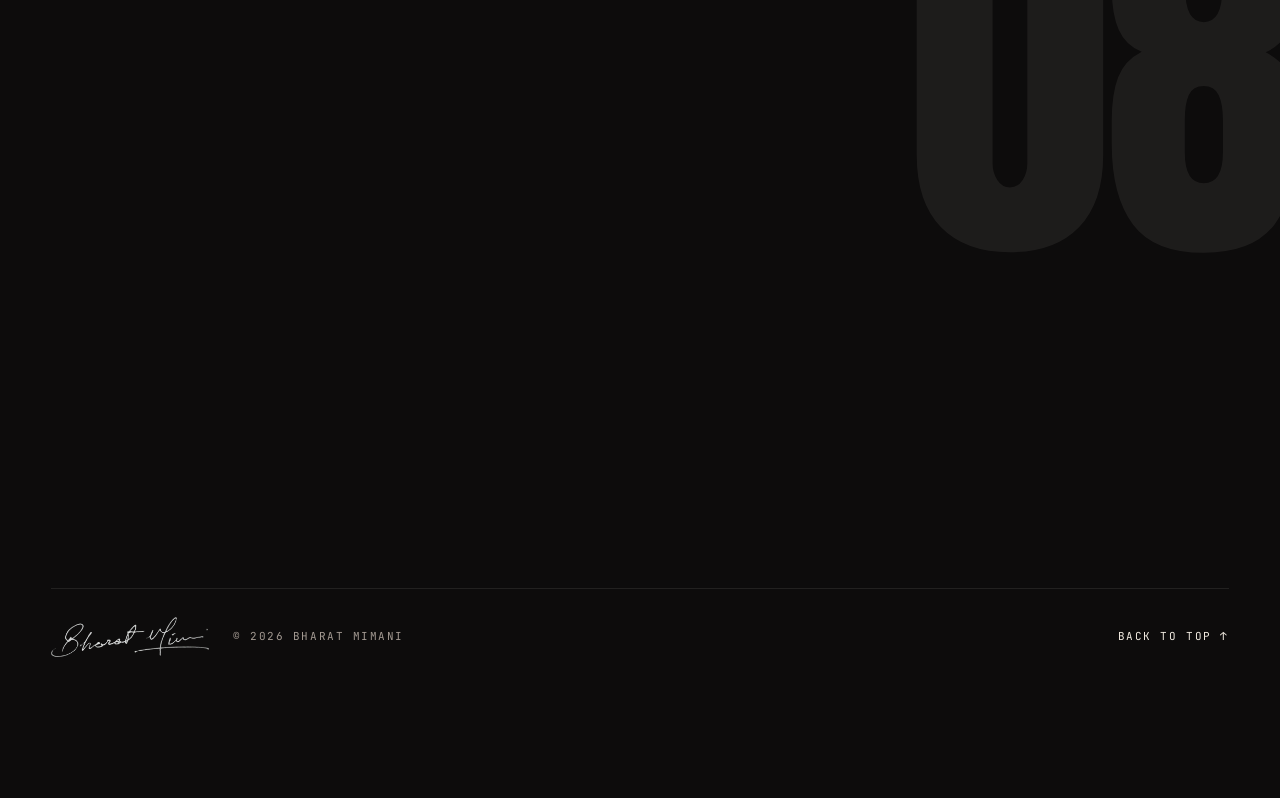
==== commit 309f40f3: "room" ====
--- a/index.html
+++ b/index.html
@@ -34,6 +34,7 @@
     <a href="#certs">Certs</a>
     <a href="#linkedin">Posts</a>
     <a href="#contact">Contact</a>
+    <a href="room.html" class="nav-room">Room <span aria-hidden="true">↗</span></a>
   </nav>
   <a class="btn btn-sm nav-cv" data-cv href="assets/CV.pdf" target="_blank" rel="noopener">CV <span aria-hidden="true">↓</span></a>
   <button class="nav-toggle" id="navToggle" aria-expanded="false" aria-controls="navLinks"><span></span><span></span><span class="sr">Menu</span></button>
--- a/style.css
+++ b/style.css
@@ -381,7 +381,7 @@
 .pm.pm-max .pm-body{grid-template-columns:1fr}
 .pm.pm-max .pm-deck{display:grid!important;background:#000}
 .pm.pm-max .pm-ctrl{padding-bottom:calc(env(safe-area-inset-bottom,0px) + 12px)}
-.pm-deck:fullscreen{background:#000}
+.pm-deck:fullscreen,.pm-deck:-webkit-full-screen{background:#000;width:100%;height:100%}
 
 @media (max-width:900px){
   .pm{padding:0}
@@ -398,3 +398,6 @@
   .pm-full{position:static;padding:0 12px}
   .pm-full span{display:none}
 }
+
+/* Room page link in the menu */
+.nav-links a.nav-room{color:var(--red-hi);opacity:1}
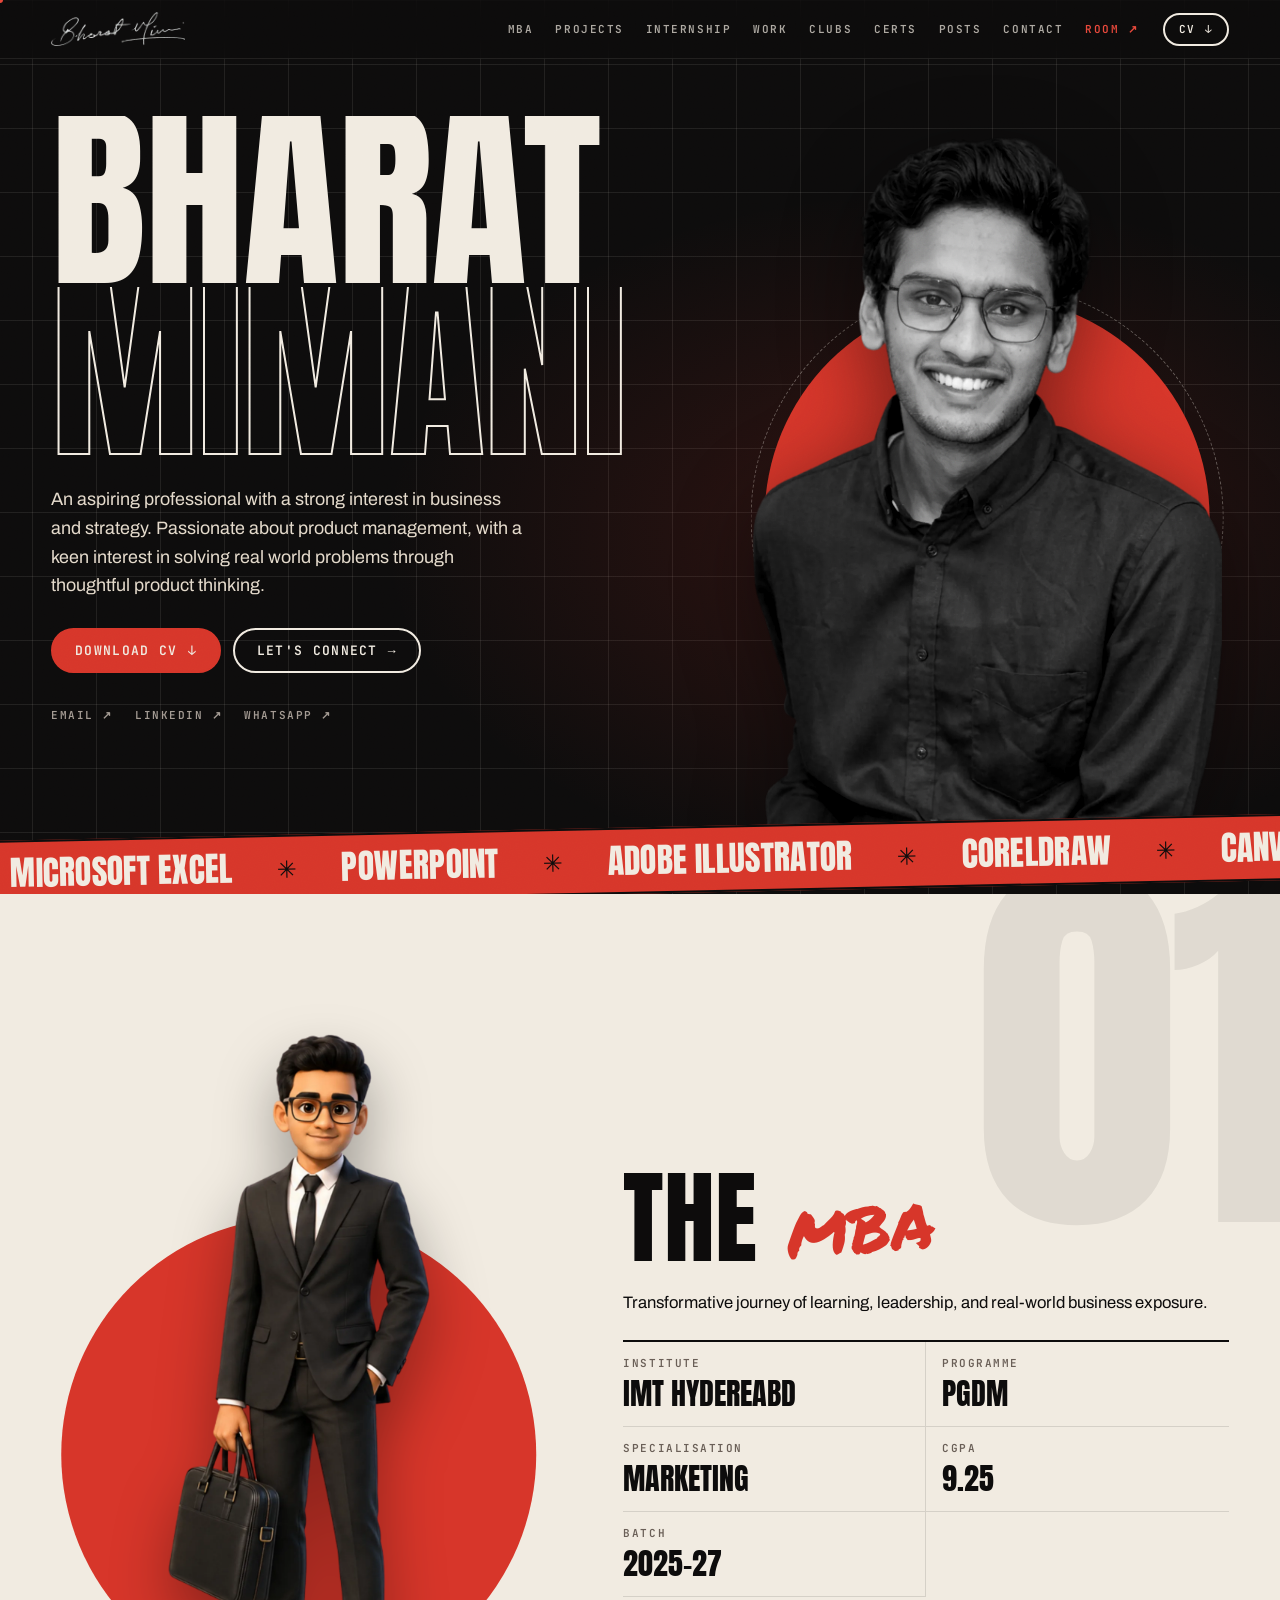
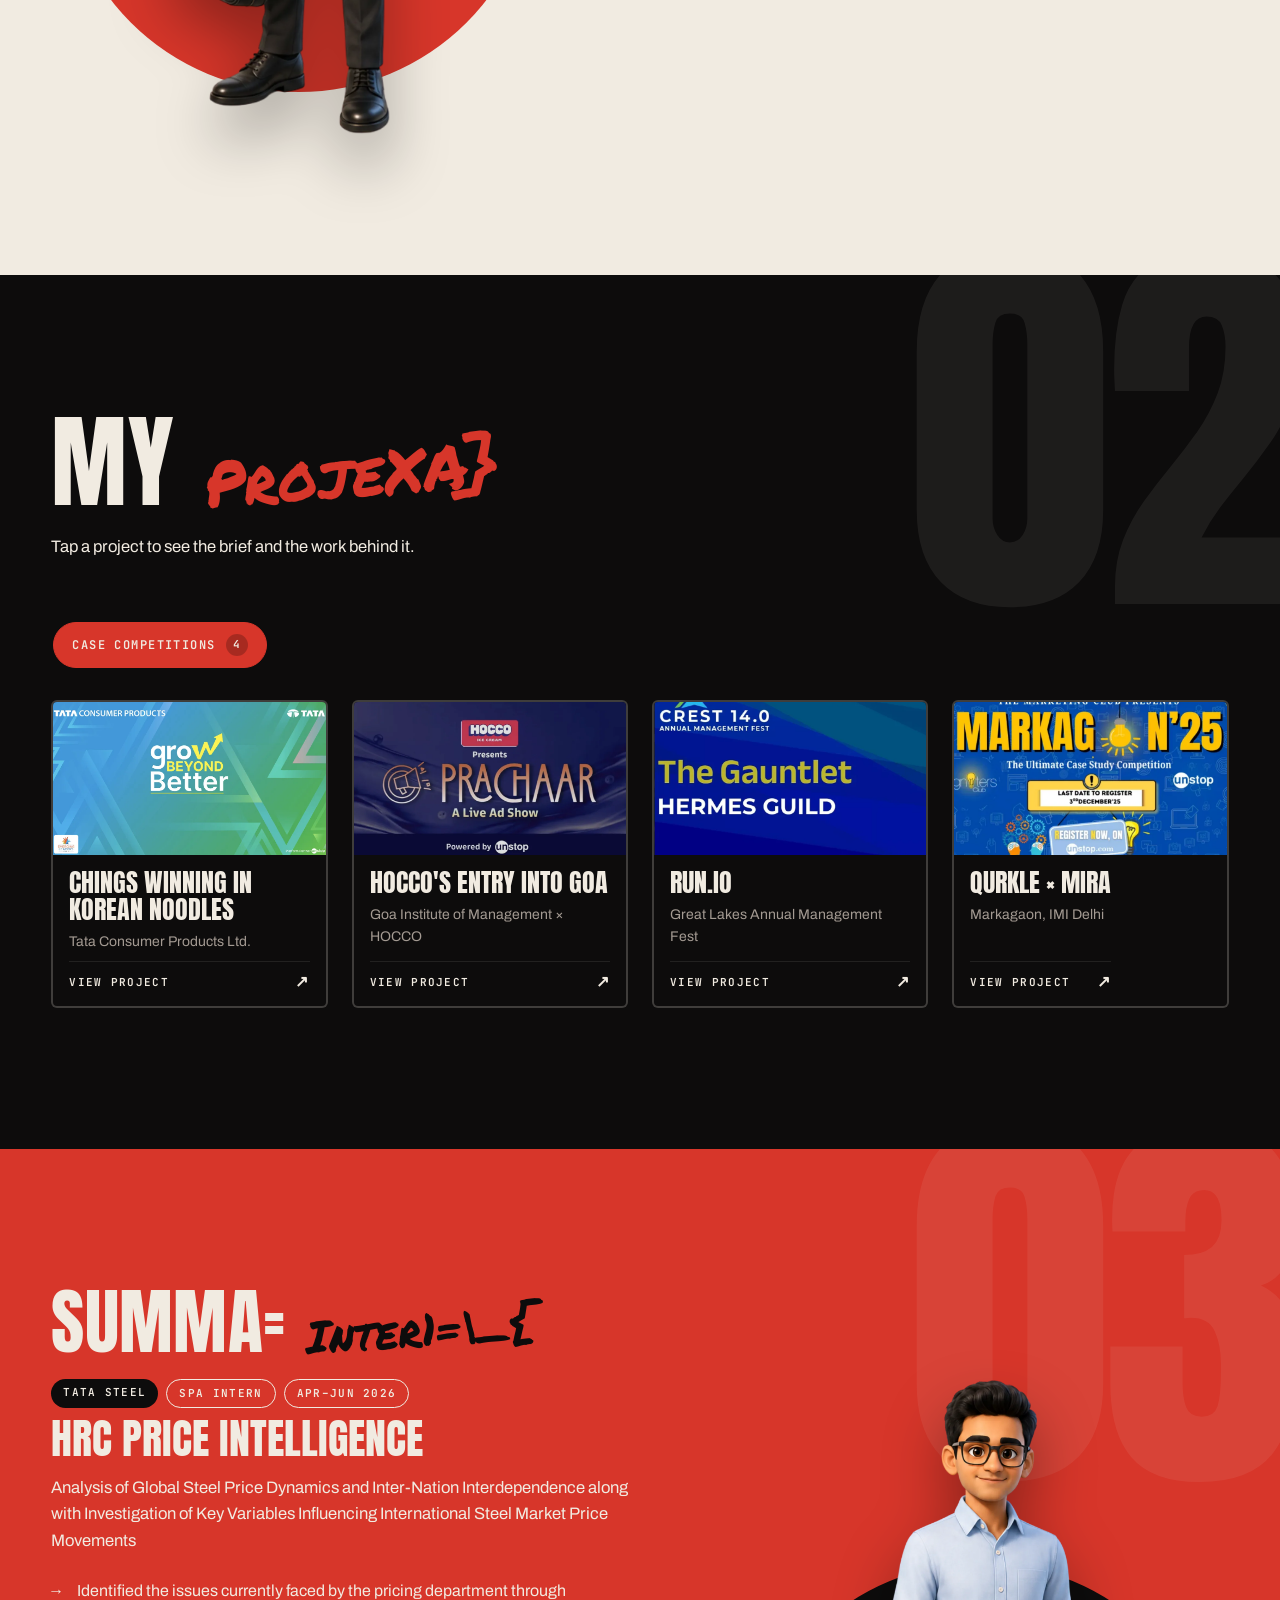
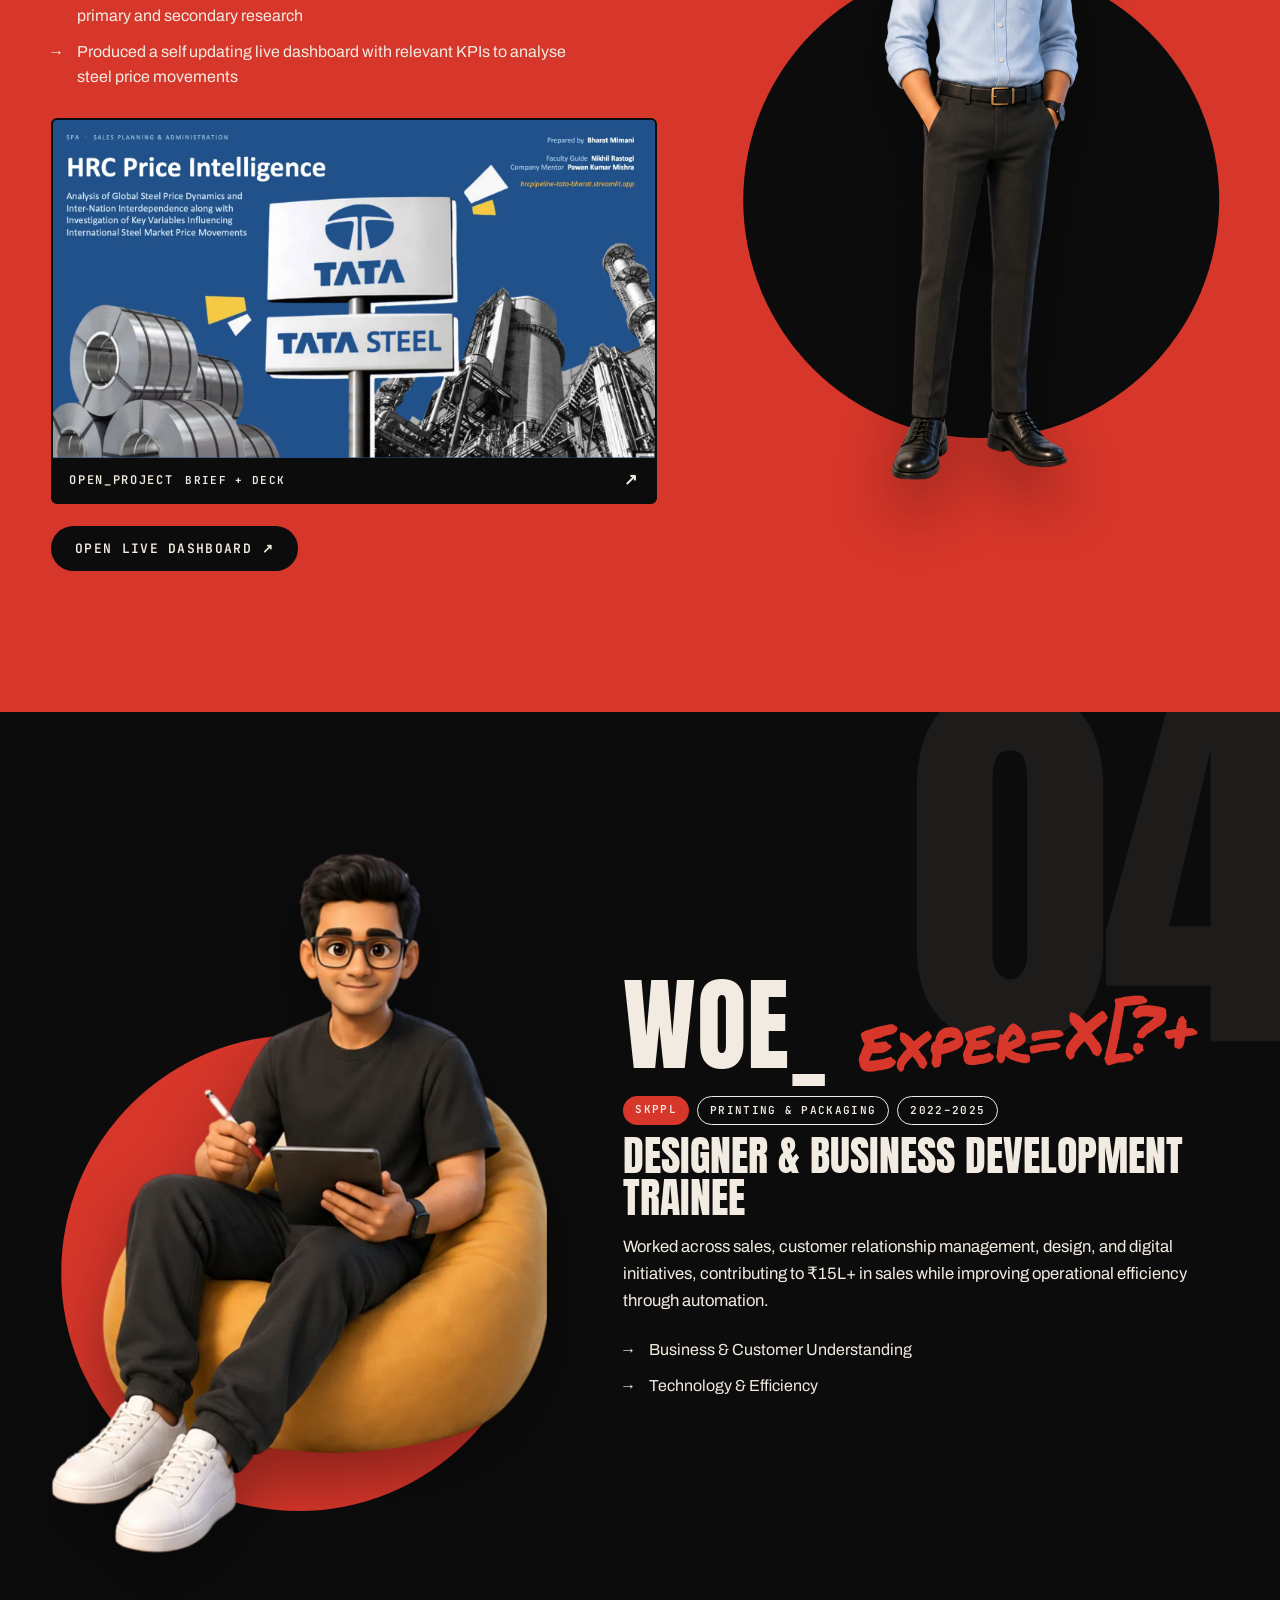
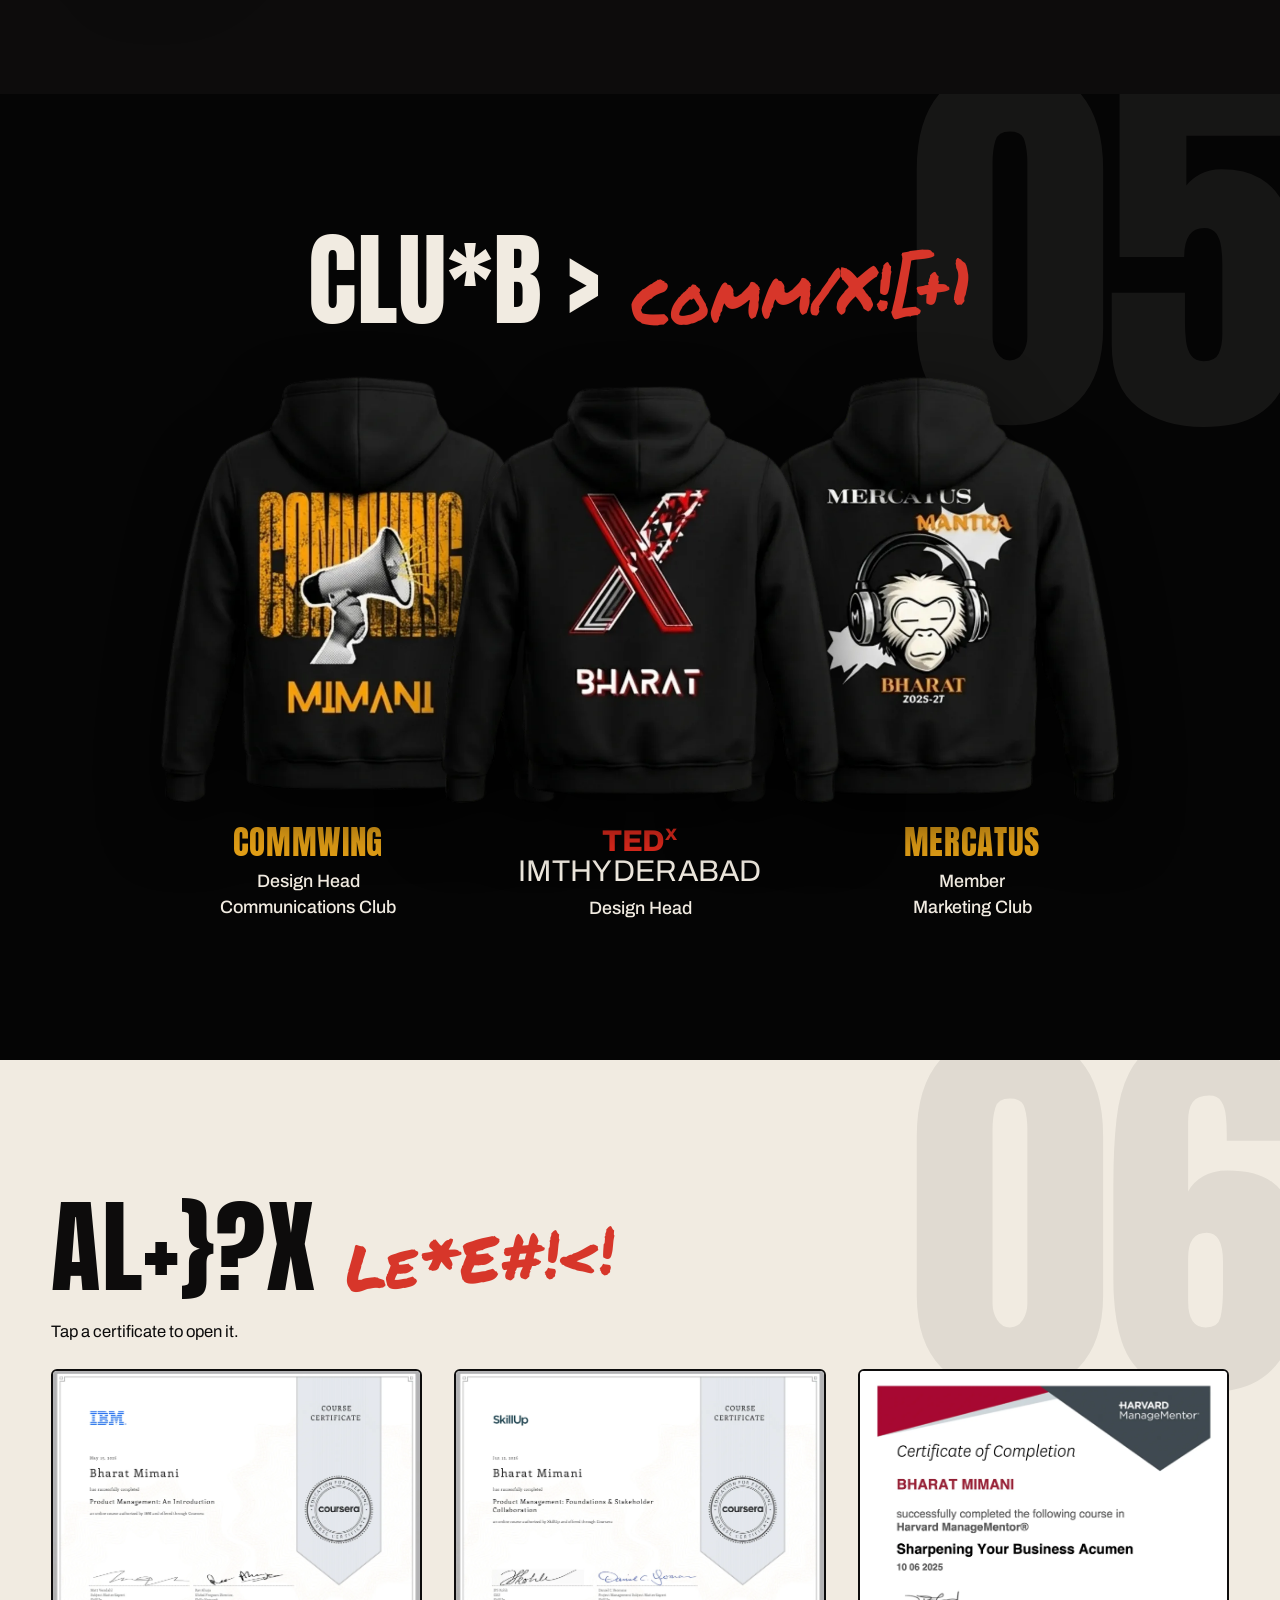
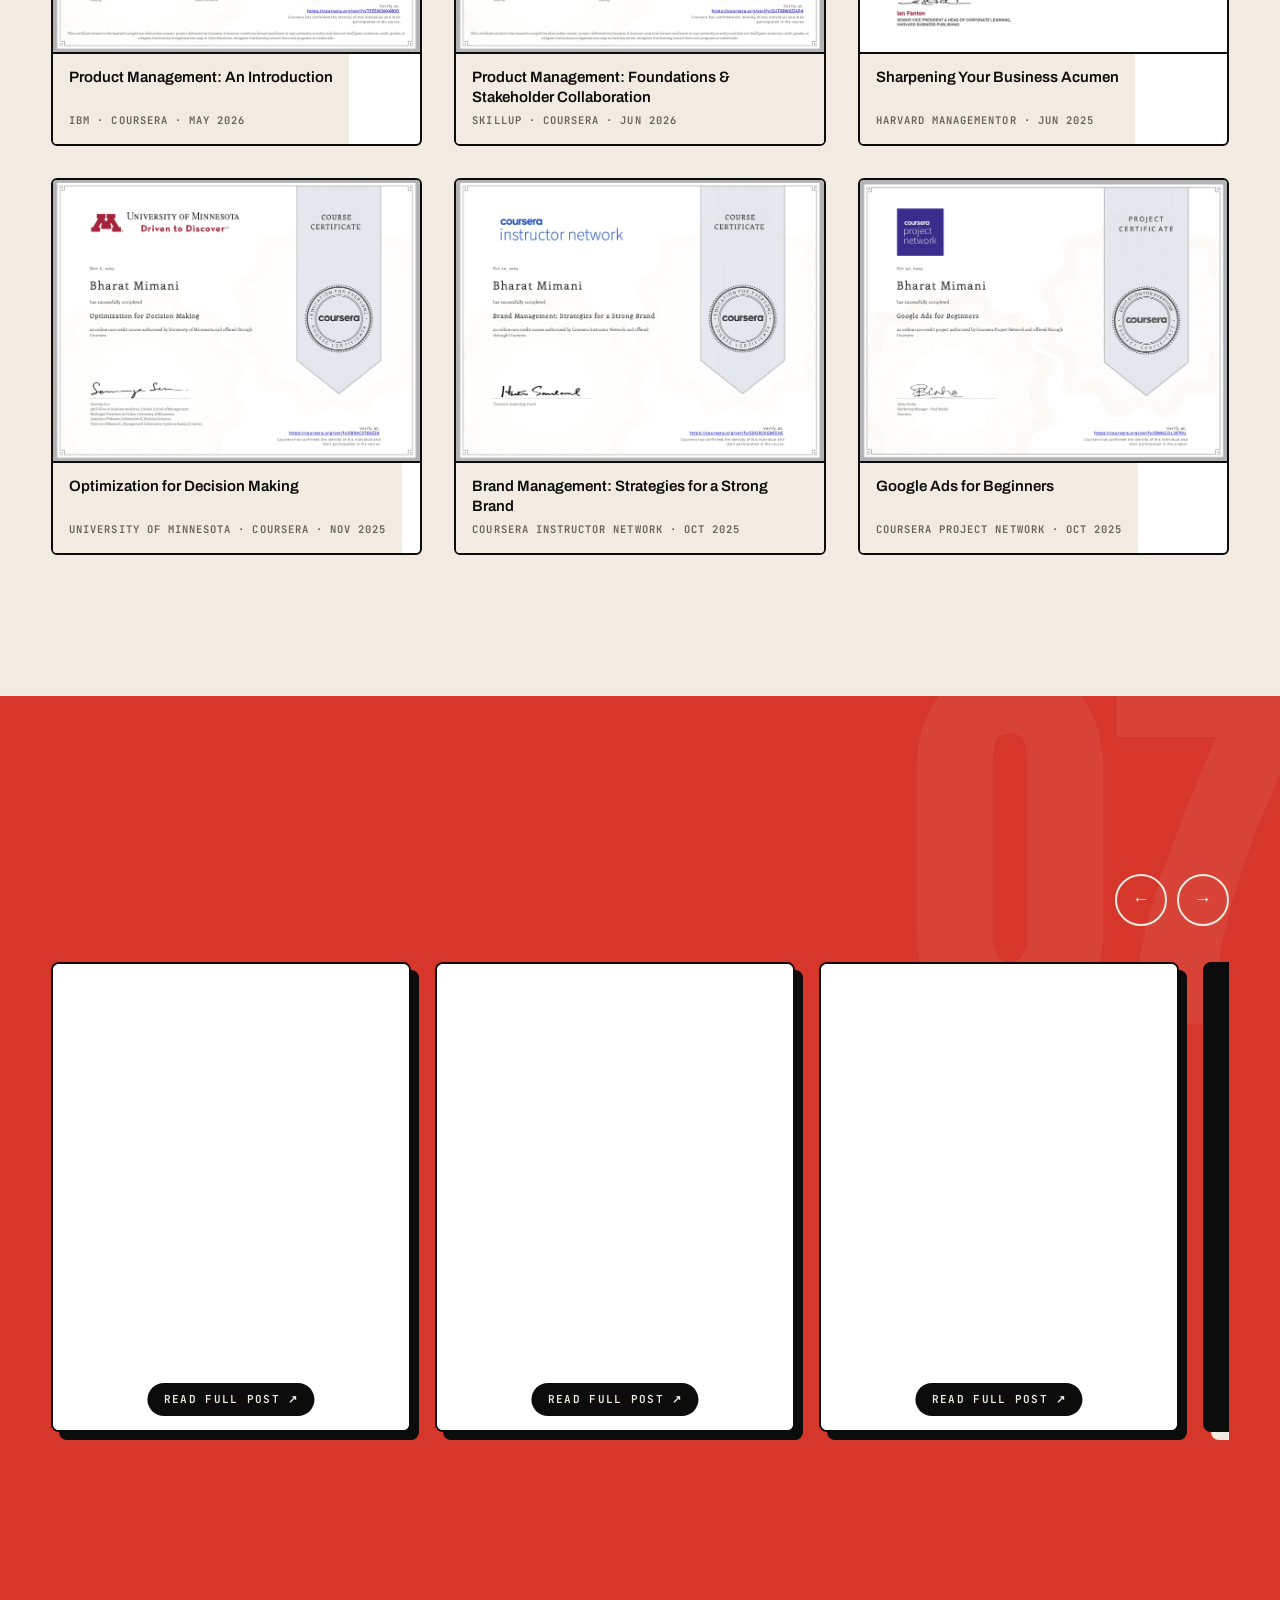
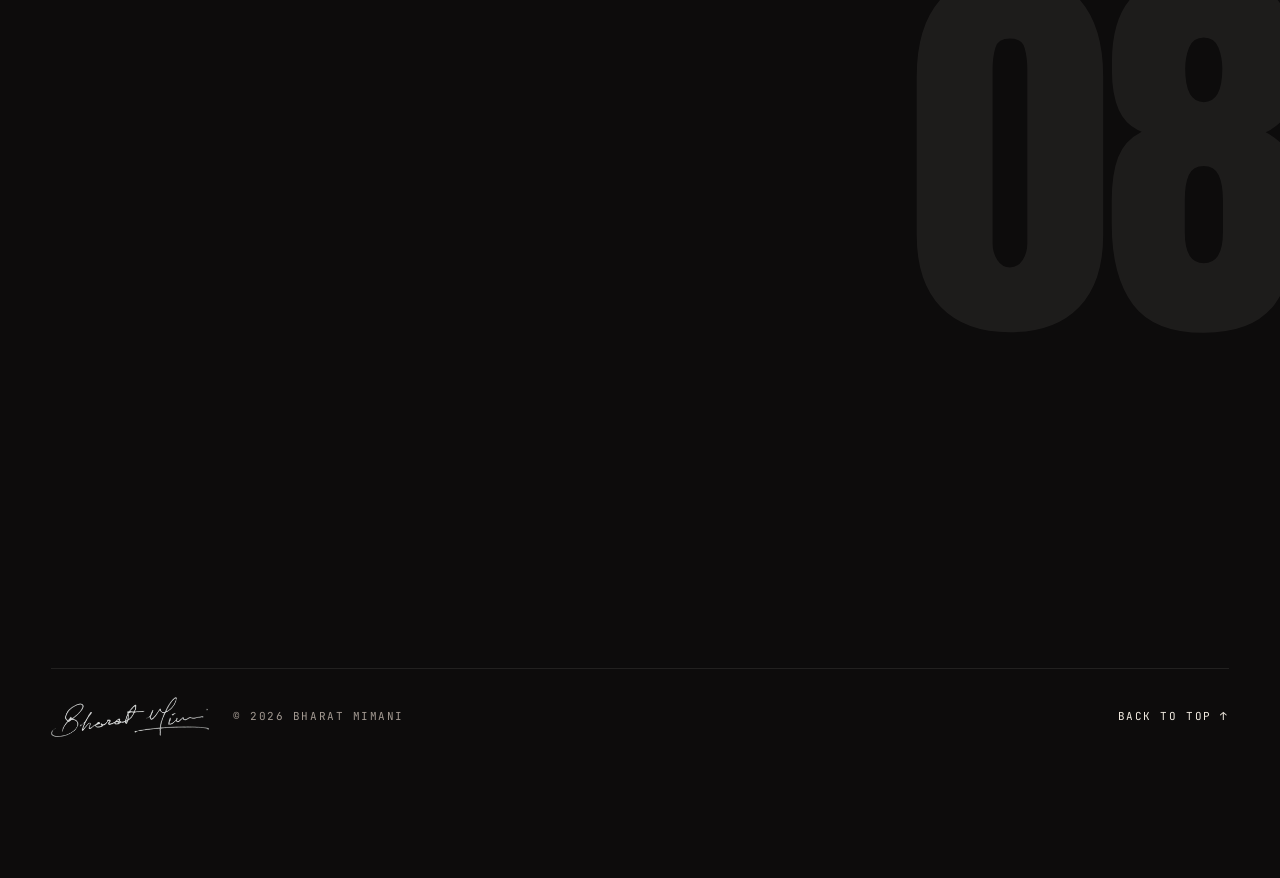
==== commit e757fd0f: "sd" ====
--- a/index.html
+++ b/index.html
@@ -85,9 +85,10 @@
     <div class="split head-split">
       <div class="sec-body">
         <h2 class="h2 scramble">My <em>Projects</em></h2>
-        <p class="lede">Tap a project to see the brief and flip through the deck.</p>
-      </div>
-    </div>
+        <p class="lede">Tap a project to see the brief and the work behind it.</p>
+      </div>
+    </div>
+    <div class="proj-tabs" id="projTabs" role="tablist" aria-label="Project categories"></div>
     <div class="deck-grid" id="caseGrid"></div>
   </div>
 </section>
--- a/style.css
+++ b/style.css
@@ -156,6 +156,20 @@
 .dash-row{display:flex;flex-wrap:wrap;align-items:center;gap:14px 18px;margin-top:22px}
 
 /* ============ DECK CARDS ============ */
+/* project category tabs */
+.proj-tabs{display:flex;gap:8px;flex-wrap:nowrap;overflow-x:auto;scrollbar-width:none;margin:0 0 clamp(18px,2.4vw,28px);padding:2px 2px 4px}
+.proj-tabs::-webkit-scrollbar{display:none}
+.proj-tab{flex:none;display:inline-flex;align-items:center;gap:10px;padding:11px 18px;border-radius:999px;border:1.5px solid rgba(241,235,225,.25);background:none;color:var(--cream);
+  font:600 12px/1 var(--f-mono);letter-spacing:.12em;text-transform:uppercase;transition:background .2s,border-color .2s,color .2s}
+.proj-tab span{display:inline-grid;place-items:center;min-width:22px;height:22px;padding:0 6px;border-radius:999px;background:rgba(241,235,225,.12);font-size:11px;letter-spacing:0}
+.proj-tab:hover{border-color:var(--cream)}
+.proj-tab.on{background:var(--red);border-color:var(--red)}
+.proj-tab.on span{background:rgba(0,0,0,.22)}
+@keyframes projIn{from{opacity:0;transform:translateY(18px)}}
+/* card without a cover image */
+.deck-img.no-cover{display:grid;place-items:center;background:radial-gradient(120% 120% at 20% 0%,#3a1612,#151212 70%)}
+.nc-letter{font:400 clamp(64px,7vw,96px)/1 var(--f-display);color:var(--red-hi);opacity:.85}
+
 .deck-card{display:block;width:100%;text-align:left;padding:0;border:2px solid var(--ink);background:var(--ink);color:var(--cream);border-radius:6px;overflow:hidden;transition:transform .35s var(--ease),box-shadow .35s var(--ease)}
 .deck-card:hover{transform:translate(-4px,-4px) rotate(-.4deg);box-shadow:8px 8px 0 var(--red)}
 .red-bg .deck-card:hover{box-shadow:8px 8px 0 var(--cream)}
@@ -374,6 +388,19 @@
 .pm-btn:disabled{opacity:.25;pointer-events:none}
 .pm-full{position:absolute;right:14px;display:inline-flex;align-items:center;gap:8px;height:40px;padding:0 14px;border-radius:999px;border:1.5px solid rgba(241,235,225,.3);background:none;color:var(--cream);font-size:11px;letter-spacing:.1em;text-transform:uppercase;transition:background .2s,border-color .2s}
 .pm-full:hover{background:var(--red);border-color:var(--red)}
+/* popup without a deck: the brief takes the whole panel */
+.pm-panel.no-deck .pm-body{grid-template-columns:1fr}
+.pm-panel.no-deck .pm-deck{display:none!important}
+.pm-panel.no-deck .pm-brief{border-right:0;padding-left:max(28px,calc((100% - 760px)/2));padding-right:max(28px,calc((100% - 760px)/2))}
+.pm-panel.no-deck .pm-tabs{display:none!important}
+.pm-panel.no-deck{grid-template-rows:auto 1fr!important}
+.pm-links{display:flex;flex-wrap:wrap;gap:10px;margin-top:26px}
+.pm-links+.pm-sec,.pm-sec+.pm-links{margin-top:30px}
+.pm-gal{display:grid;grid-template-columns:repeat(auto-fill,minmax(130px,1fr));gap:10px}
+.pm-gal-item{padding:0;border:1px solid rgba(241,235,225,.12);border-radius:6px;overflow:hidden;background:#111;aspect-ratio:4/3;cursor:zoom-in}
+.pm-gal-item img{width:100%;height:100%;object-fit:cover;transition:transform .4s var(--ease)}
+.pm-gal-item:hover img{transform:scale(1.05)}
+.viewer.over{z-index:230}
 /* full-screen mode: hide header, tabs and brief; deck fills the screen */
 .pm.pm-max{padding:0;background:#000}
 .pm.pm-max .pm-panel{max-width:none;border:0;border-radius:0;grid-template-rows:1fr;animation:none}
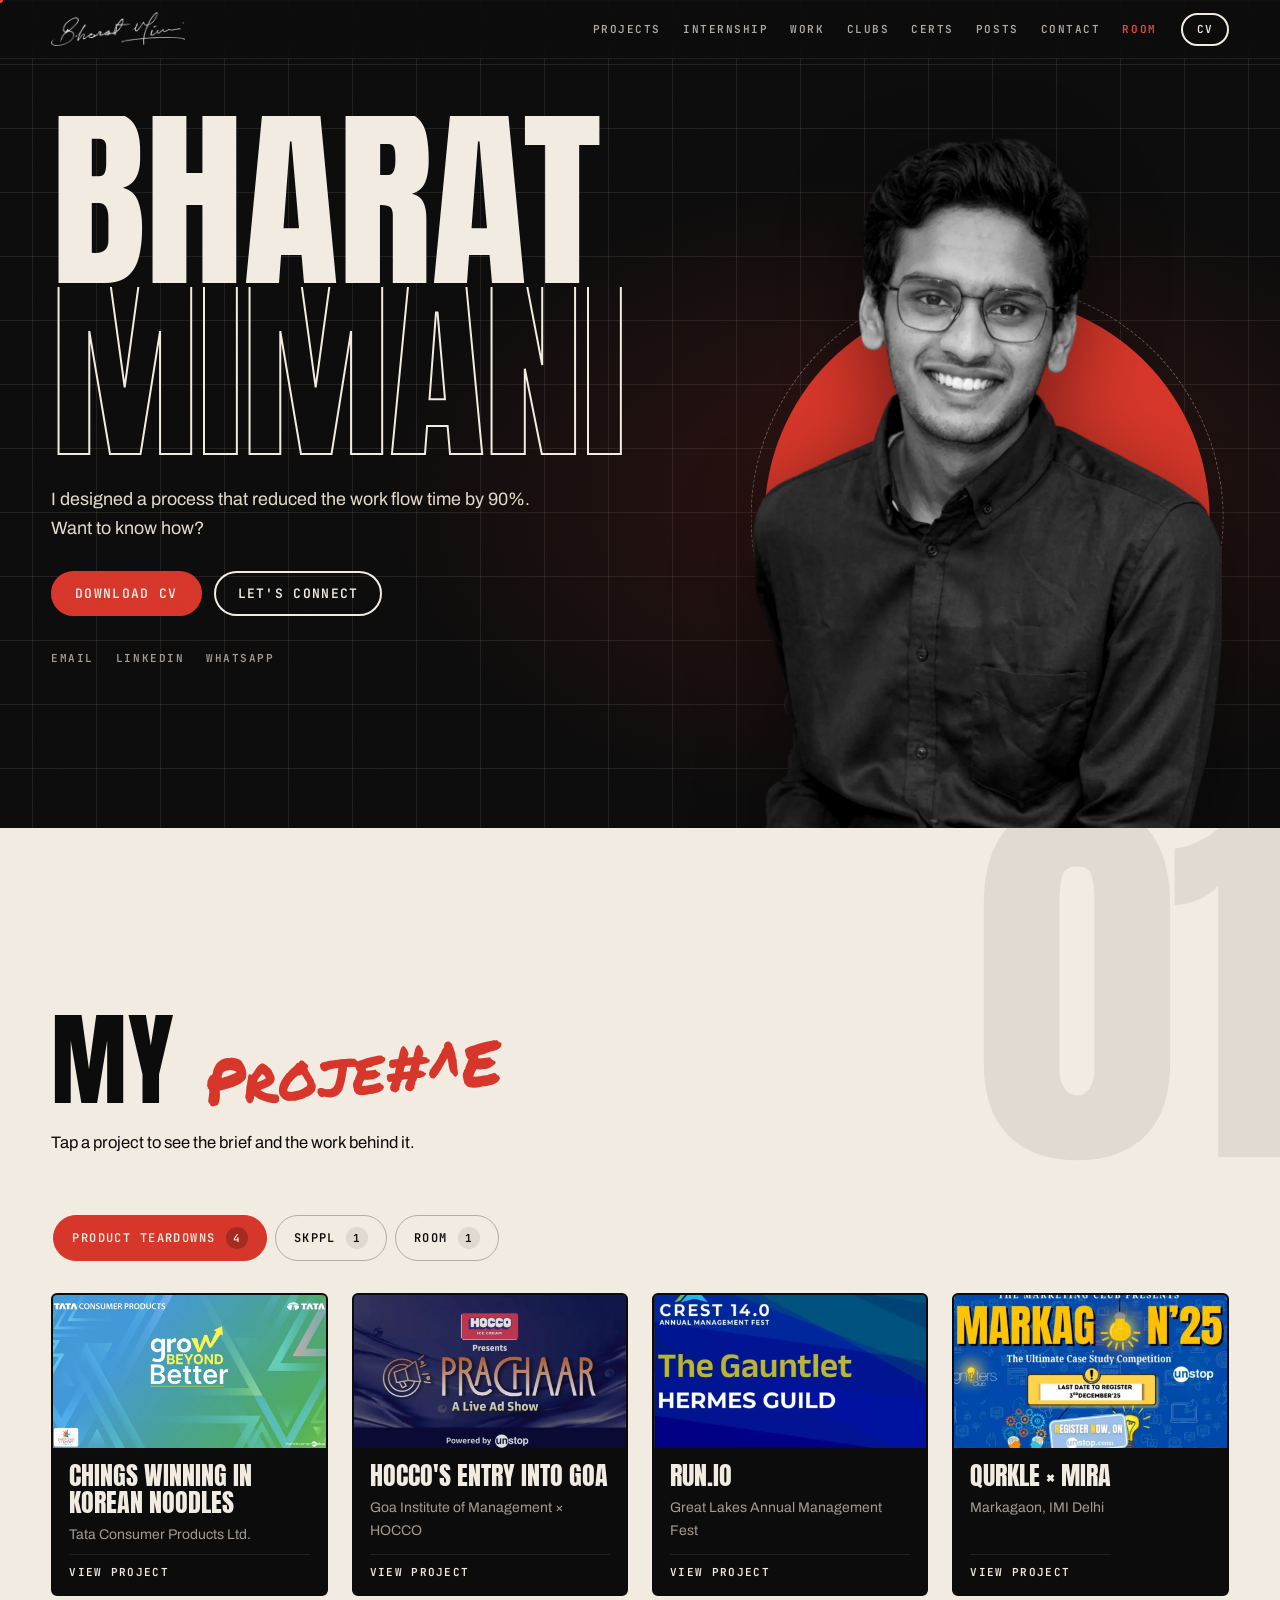
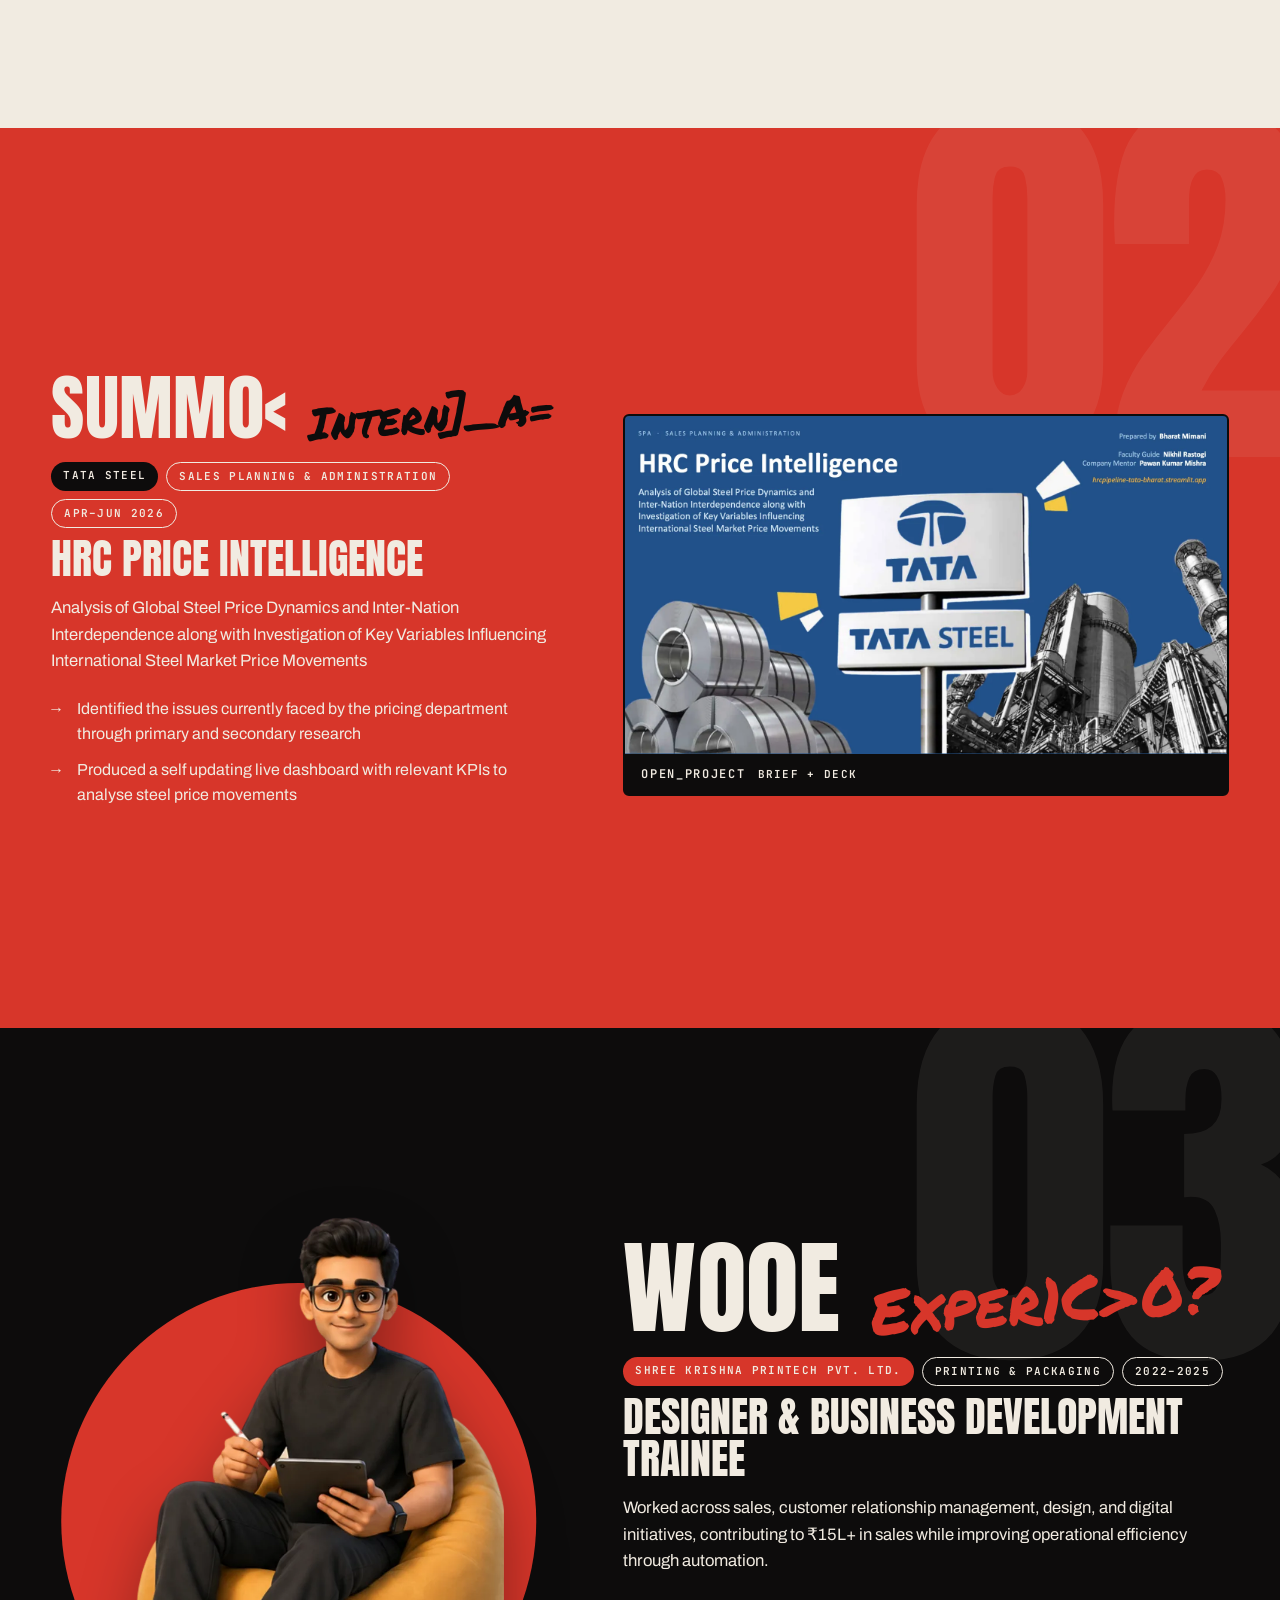
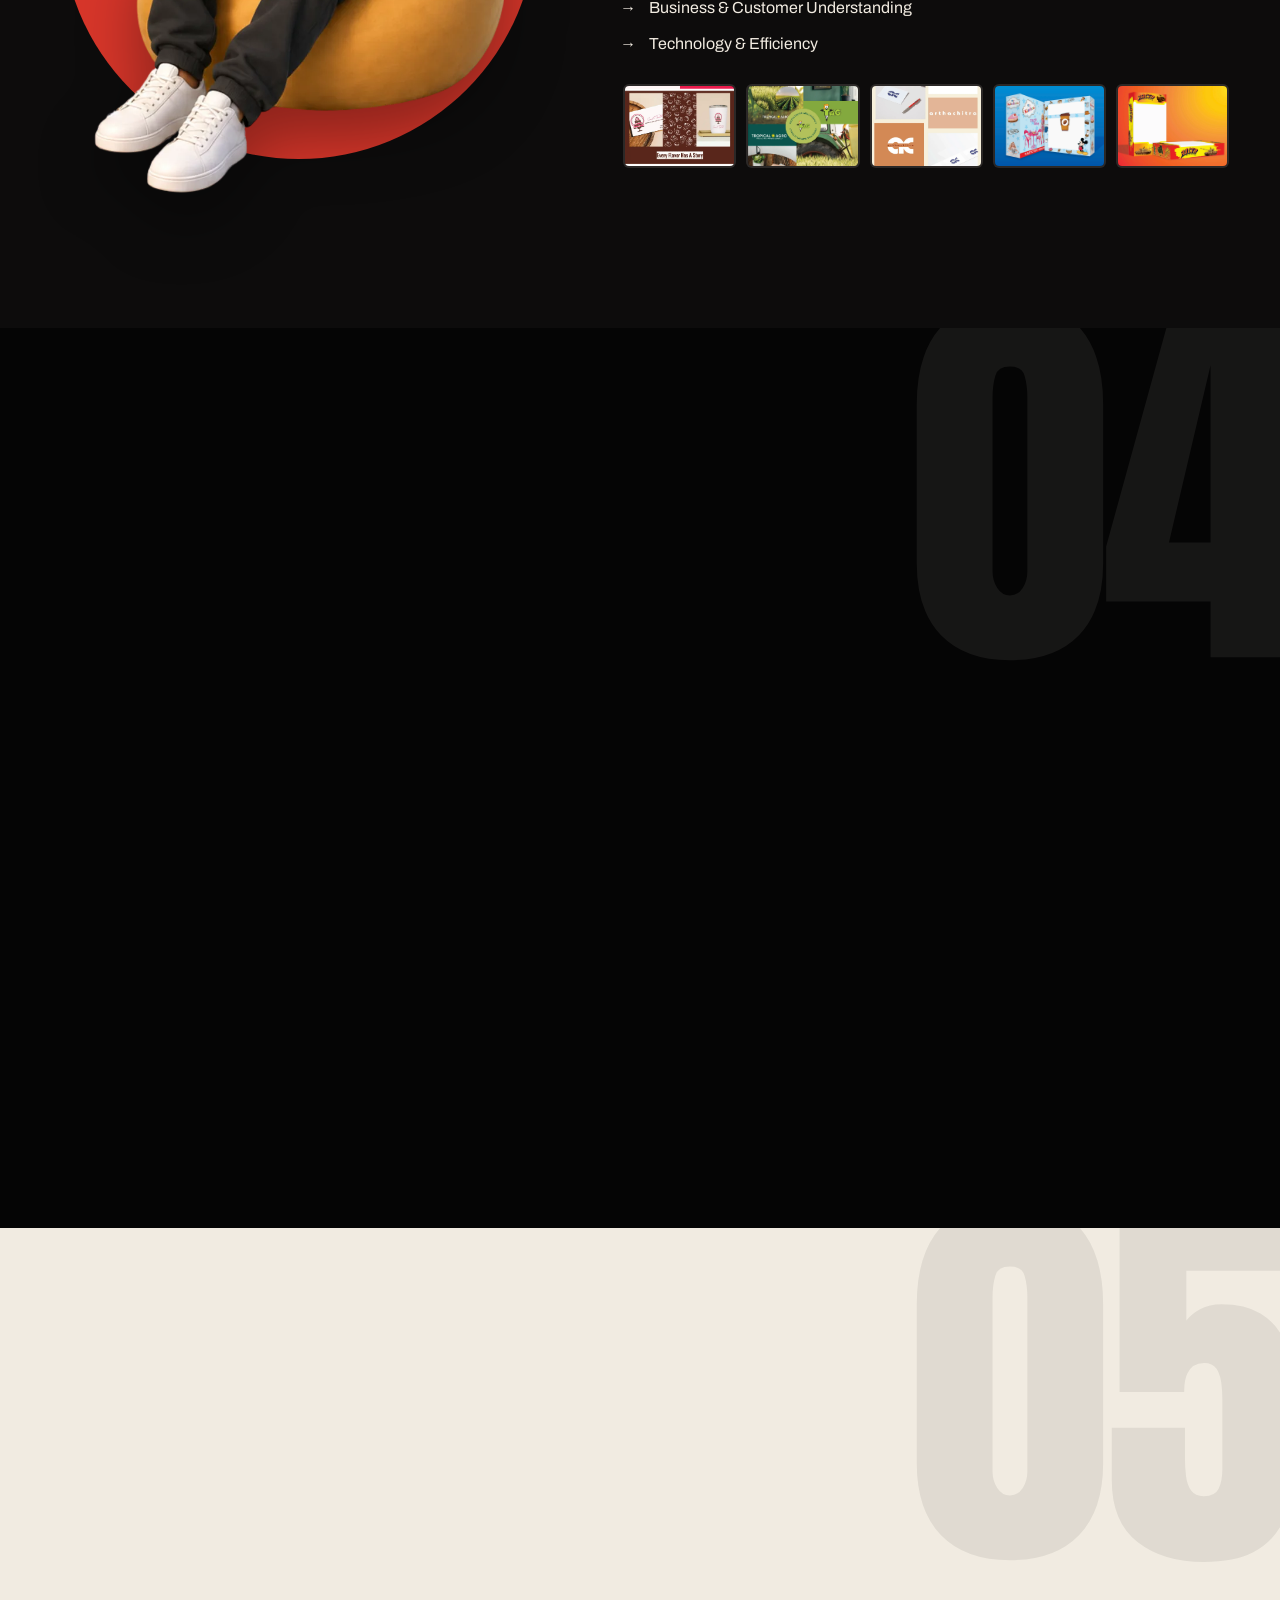
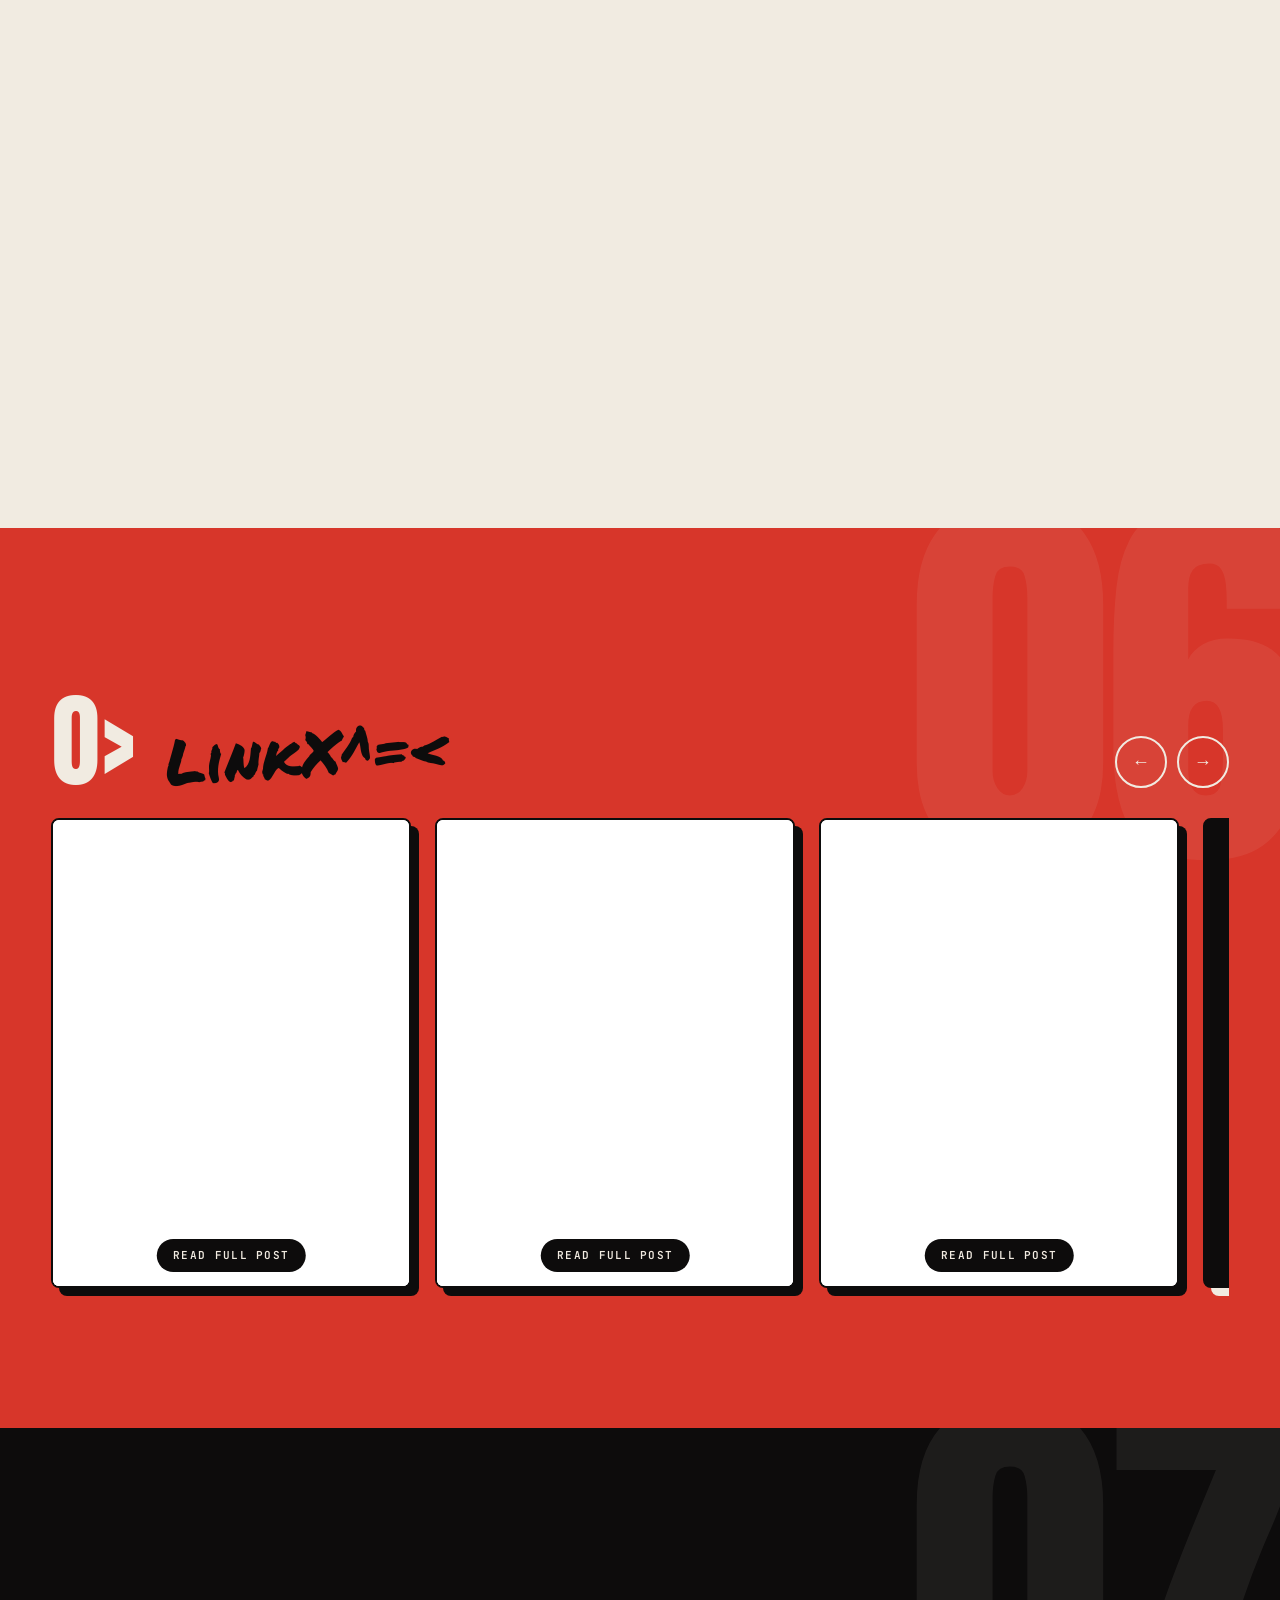
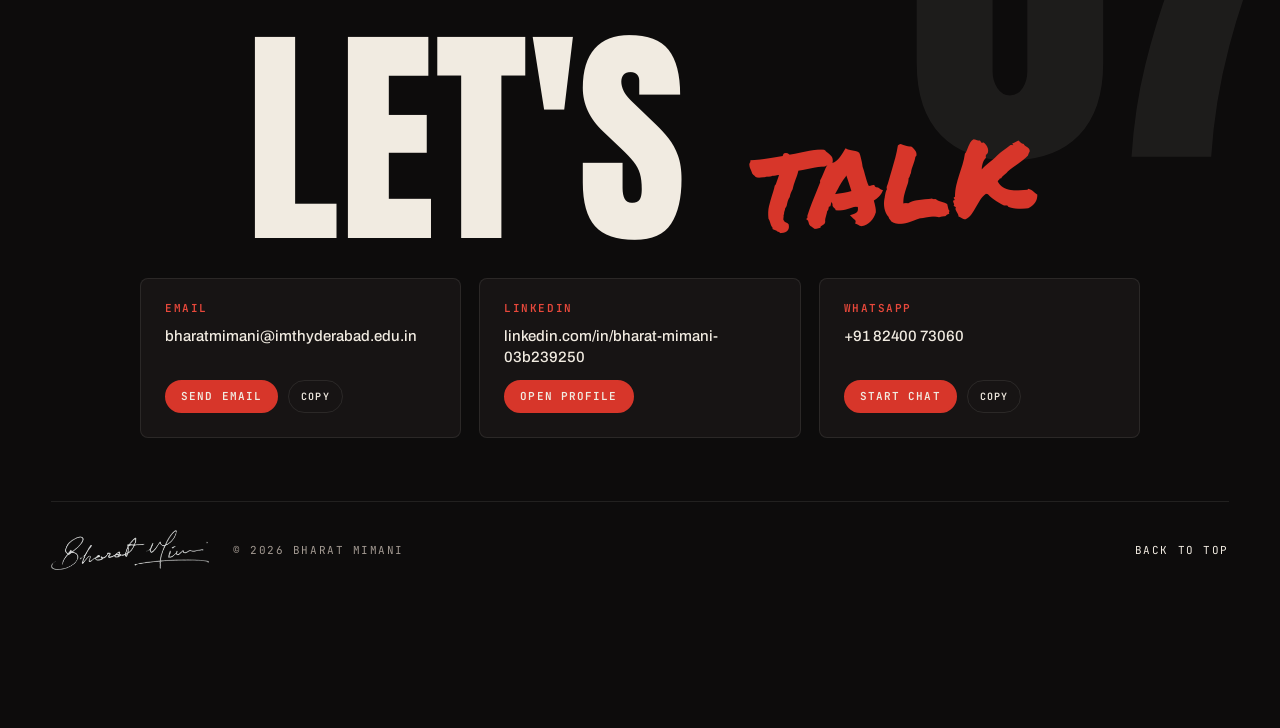
==== commit 993a4477: "revamp" ====
--- a/index.html
+++ b/index.html
@@ -26,7 +26,6 @@
 <header class="nav" id="nav">
   <a class="nav-logo" href="#top" aria-label="Back to top"><img src="assets/img/signature.webp" alt="Bharat Mimani signature" width="600" height="152"></a>
   <nav class="nav-links" id="navLinks" aria-label="Sections">
-    <a href="#mba">MBA</a>
     <a href="#projects">Projects</a>
     <a href="#internship">Internship</a>
     <a href="#work">Work</a>
@@ -34,9 +33,9 @@
     <a href="#certs">Certs</a>
     <a href="#linkedin">Posts</a>
     <a href="#contact">Contact</a>
-    <a href="room.html" class="nav-room">Room <span aria-hidden="true">↗</span></a>
+    <a href="room.html" class="nav-room">Room</a>
   </nav>
-  <a class="btn btn-sm nav-cv" data-cv href="assets/CV.pdf" target="_blank" rel="noopener">CV <span aria-hidden="true">↓</span></a>
+  <a class="btn btn-sm nav-cv" data-cv href="assets/CV.pdf" target="_blank" rel="noopener">CV</a>
   <button class="nav-toggle" id="navToggle" aria-expanded="false" aria-controls="navLinks"><span></span><span></span><span class="sr">Menu</span></button>
 </header>
 
@@ -56,31 +55,17 @@
     <div class="hero-copy">
       <p class="hero-tagline" id="tagline"></p>
       <div class="hero-cta">
-        <a class="btn btn-red" data-cv href="assets/CV.pdf" target="_blank" rel="noopener">Download CV <span aria-hidden="true">↓</span></a>
-        <a class="btn btn-ghost" href="#contact">Let's connect <span aria-hidden="true">→</span></a>
+        <a class="btn btn-red" data-cv href="assets/CV.pdf" target="_blank" rel="noopener">Download CV</a>
+        <a class="btn btn-ghost" href="#contact">Let's connect</a>
       </div>
       <ul class="hero-social" id="heroSocial"></ul>
     </div>
   </div>
-  <div class="marquee" aria-label="Tools I use"><div class="marquee-track" id="marquee"></div></div>
-</section>
-
-<!-- ================= 01 MBA ================= -->
-<section class="sec light" id="mba">
+</section>
+
+<!-- ================= 02 PROJECTS ================= -->
+<section class="sec light projects" id="projects">
   <span class="bignum" aria-hidden="true">01</span>
-  <div class="wrap split">
-    <figure class="avatar left"><div class="disc red"></div><img src="assets/img/avatar-mba.webp" alt="Bharat's avatar in a suit" loading="lazy" width="700" height="1872"></figure>
-    <div class="sec-body">
-      <h2 class="h2 scramble">The <em>MBA</em></h2>
-      <p class="lede" id="mbaSummary"></p>
-      <dl class="facts" id="mbaFacts"></dl>
-    </div>
-  </div>
-</section>
-
-<!-- ================= 02 PROJECTS ================= -->
-<section class="sec dark projects" id="projects">
-  <span class="bignum" aria-hidden="true">02</span>
   <div class="wrap">
     <div class="split head-split">
       <div class="sec-body">
@@ -95,9 +80,8 @@
 
 <!-- ================= 02 INTERNSHIP ================= -->
 <section class="sec red-bg" id="internship">
-  <span class="bignum" aria-hidden="true">03</span>
-  <div class="wrap split reverse">
-    <figure class="avatar right"><div class="disc ink"></div><img src="assets/img/avatar-internship.webp" alt="Bharat's avatar in a blue shirt" loading="lazy" width="700" height="2511"></figure>
+  <span class="bignum" aria-hidden="true">02</span>
+  <div class="wrap split intern-split">
     <div class="sec-body">
       <h2 class="h2 one-line scramble">Summer <em>Internship</em></h2>
       <div class="intern-meta">
@@ -108,20 +92,22 @@
       <h3 class="h3" id="internProject"></h3>
       <p class="lede" id="internSummary"></p>
       <ul class="ticks" id="internHighlights"></ul>
-      <button class="deck-card wide" id="internDeck" type="button">
+      <div class="dash-row">
+        <a class="btn btn-ink" id="internDash" target="_blank" rel="noopener">Open live dashboard</a>
+      </div>
+    </div>
+    <div class="intern-deck">
+      <button class="deck-card" id="internDeck" type="button">
         <span class="deck-img"><img id="internCover" alt="First slide of the HRC Price Intelligence deck" loading="lazy"></span>
-        <span class="deck-cta"><span class="mono">OPEN_PROJECT</span><span id="internCount"></span><span class="arrow" aria-hidden="true">↗</span></span>
+        <span class="deck-cta"><span class="mono">OPEN_PROJECT</span><span id="internCount"></span></span>
       </button>
-      <div class="dash-row">
-        <a class="btn btn-ink" id="internDash" target="_blank" rel="noopener">Open live dashboard <span aria-hidden="true">↗</span></a>
-      </div>
     </div>
   </div>
 </section>
 
 <!-- ================= 03 WORK ================= -->
 <section class="sec dark" id="work">
-  <span class="bignum" aria-hidden="true">04</span>
+  <span class="bignum" aria-hidden="true">03</span>
   <div class="wrap split">
     <figure class="avatar left"><div class="disc red"></div><img src="assets/img/avatar-workex.webp" alt="Bharat's avatar working on a tablet" loading="lazy" width="700" height="984"></figure>
     <div class="sec-body">
@@ -141,7 +127,7 @@
 
 <!-- ================= 05 CLUBS ================= -->
 <section class="sec black" id="clubs">
-  <span class="bignum" aria-hidden="true">05</span>
+  <span class="bignum" aria-hidden="true">04</span>
   <div class="wrap">
     <h2 class="h2 center scramble">Clubs &amp; <em>Committees</em></h2>
     <div class="clubs">
@@ -153,17 +139,19 @@
 
 <!-- ================= 06 CERTS ================= -->
 <section class="sec light" id="certs">
-  <span class="bignum" aria-hidden="true">06</span>
-  <div class="wrap">
-    <h2 class="h2 scramble">Always <em>Learning</em></h2>
-    <p class="lede">Tap a certificate to open it.</p>
+  <span class="bignum" aria-hidden="true">05</span>
+  <div class="wrap certs-layout">
+    <div class="certs-head">
+      <h2 class="h2 scramble">Always <em>Learning</em></h2>
+      <p class="lede">Tap a certificate to open it.</p>
+    </div>
     <div class="cert-grid" id="certGrid"></div>
   </div>
 </section>
 
 <!-- ================= 07 LINKEDIN ================= -->
 <section class="sec red-bg" id="linkedin">
-  <span class="bignum" aria-hidden="true">07</span>
+  <span class="bignum" aria-hidden="true">06</span>
   <div class="wrap">
     <div class="li-head">
       <div>
@@ -180,7 +168,7 @@
 
 <!-- ================= 08 CONTACT ================= -->
 <section class="sec dark contact" id="contact">
-  <span class="bignum" aria-hidden="true">08</span>
+  <span class="bignum" aria-hidden="true">07</span>
   <div class="wrap">
     <h2 class="thanks"><span>Let's</span> <em>talk</em></h2>
     <div class="contact-grid" id="contactGrid"></div>
@@ -188,7 +176,7 @@
   <footer class="footer">
     <img src="assets/img/signature.webp" alt="" width="600" height="152" loading="lazy">
     <p class="mono">© <span id="year"></span> Bharat Mimani</p>
-    <a class="mono totop" href="#top">Back to top ↑</a>
+    <a class="mono totop" href="#top">Back to top</a>
   </footer>
 </section>
 
@@ -236,7 +224,7 @@
   <div class="v-stage" id="vStage"><img id="vImg" alt=""></div>
   <button class="v-nav v-prev" id="vPrev" type="button" aria-label="Previous slide">←</button>
   <button class="v-nav v-next" id="vNext" type="button" aria-label="Next slide">→</button>
-  <div class="v-bottom"><div class="v-dots" id="vDots"></div><a class="btn btn-red btn-sm" id="vVerify" target="_blank" rel="noopener" hidden>Verify ↗</a></div>
+  <div class="v-bottom"><div class="v-dots" id="vDots"></div><a class="btn btn-red btn-sm" id="vVerify" target="_blank" rel="noopener" hidden>Verify</a></div>
 </div>
 
 <svg width="0" height="0" style="position:absolute" aria-hidden="true">
@@ -246,6 +234,7 @@
 </svg>
 
 <script src="content.js"></script>
+<script src="tabtitle.js"></script>
 <script src="main.js"></script>
 <!--BODY-END-->
 <script defer src="/_vercel/insights/script.js"></script>
--- a/style.css
+++ b/style.css
@@ -17,7 +17,7 @@
   --ease:cubic-bezier(.2,.8,.2,1);
 }
 *,*::before,*::after{box-sizing:border-box}
-html{scroll-behavior:smooth;scroll-padding-top:72px}
+html{scroll-behavior:smooth;scroll-padding-top:0}
 body{margin:0;background:var(--ink);color:var(--cream);font:400 16px/1.6 var(--f-body);-webkit-font-smoothing:antialiased;overflow-x:hidden}
 img{max-width:100%;display:block}
 a{color:inherit}
@@ -37,12 +37,12 @@
 .eyebrow,.mono{font-family:var(--f-mono);font-size:12px;letter-spacing:.14em;text-transform:uppercase}
 .eyebrow{margin:0 0 14px;opacity:.85}
 .center{text-align:center}
-.h2{font:400 clamp(48px,8vw,112px)/.9 var(--f-display);text-transform:uppercase;margin:0 0 24px;letter-spacing:.005em;text-wrap:balance}
+.h2{font:400 clamp(44px,min(8vw,12.5vh),112px)/.9 var(--f-display);text-transform:uppercase;margin:0 0 clamp(12px,2.4vh,24px);letter-spacing:.005em;text-wrap:balance}
 .h2 em,.thanks em{font-family:var(--f-marker);text-transform:none;font-size:.62em;color:var(--red);display:inline-block;transform:rotate(-4deg) translateY(-.12em);margin-left:.08em;letter-spacing:0}
 .red-bg .h2 em{color:var(--ink)}
-@media (min-width:901px){.h2.one-line{white-space:nowrap;font-size:clamp(44px,5.6vw,96px)}}
+@media (min-width:901px){.h2.one-line{white-space:nowrap;font-size:clamp(40px,min(5.6vw,11vh),96px)}}
 .h3{font:400 clamp(28px,3.4vw,42px)/1 var(--f-display);text-transform:uppercase;margin:6px 0 14px}
-.lede{max-width:60ch;font-size:clamp(16px,1.3vw,18px);margin:0 0 24px}
+.lede{max-width:60ch;font-size:clamp(15px,1.3vw,18px);margin:0 0 clamp(12px,2.4vh,24px)}
 .note{margin:0;opacity:.75;font-size:11px}
 
 /* placeholders (text not written yet) */
@@ -80,8 +80,8 @@
 .nav-toggle[aria-expanded="true"] span:nth-child(2){transform:translateY(-4px) rotate(-45deg)}
 
 /* ============ SECTIONS ============ */
-.sec{position:relative;padding-block:clamp(80px,11vw,150px);padding-inline:var(--gutter);overflow:hidden}
-.wrap{max-width:var(--maxw);margin:0 auto;position:relative;z-index:2}
+.sec{position:relative;min-height:100vh;min-height:100svh;display:flex;flex-direction:column;justify-content:center;padding-top:clamp(84px,11vh,120px);padding-bottom:clamp(28px,5vh,64px);padding-inline:var(--gutter);overflow:hidden}
+.wrap{width:100%;max-width:var(--maxw);margin:0 auto;position:relative;z-index:2}
 .dark{background:var(--ink);color:var(--cream)}
 .black{background:var(--black);color:var(--cream)}
 .light{background:var(--cream);color:var(--ink)}
@@ -95,9 +95,9 @@
 
 /* avatars on discs (Inky-style) */
 .avatar{position:relative;margin:0;display:flex;justify-content:center;align-items:flex-end;min-height:300px}
-.avatar img{position:relative;z-index:2;max-height:700px;width:auto;filter:drop-shadow(0 30px 30px rgba(0,0,0,.35));transition:transform .6s var(--ease)}
+.avatar img{position:relative;z-index:2;max-height:min(700px,64vh);width:auto;filter:drop-shadow(0 30px 30px rgba(0,0,0,.35));transition:transform .6s var(--ease)}
 .avatar:hover img{transform:translateY(-8px) rotate(-1.5deg)}
-.avatar.small img{max-height:420px}
+.avatar.small img{max-height:min(420px,46vh)}
 .disc{position:absolute;z-index:1;left:50%;bottom:6%;width:min(96%,500px);aspect-ratio:1;border-radius:50%;transform:translateX(-50%);background:var(--red)}
 .disc.ink{background:var(--ink)}
 .avatar.small .disc{width:min(90%,320px)}
@@ -150,10 +150,10 @@
 
 /* ============ INTERNSHIP ============ */
 .intern-meta{display:flex;flex-wrap:wrap;gap:8px;margin-bottom:10px}
-.ticks{list-style:none;padding:0;margin:0 0 28px;display:grid;gap:10px;max-width:60ch}
+.ticks{list-style:none;padding:0;margin:0 0 clamp(14px,3vh,28px);display:grid;gap:clamp(6px,1.2vh,10px);max-width:60ch}
 .ticks li{position:relative;padding-left:26px}
 .ticks li::before{content:"→";position:absolute;left:0;font-family:var(--f-mono);font-weight:600}
-.dash-row{display:flex;flex-wrap:wrap;align-items:center;gap:14px 18px;margin-top:22px}
+.dash-row{display:flex;flex-wrap:wrap;align-items:center;gap:14px 18px;margin-top:clamp(10px,2.4vh,22px)}
 
 /* ============ DECK CARDS ============ */
 /* project category tabs */
@@ -179,8 +179,6 @@
 .deck-img::after{content:"";position:absolute;inset:0;background:repeating-linear-gradient(0deg,rgba(0,0,0,.08) 0 1px,transparent 1px 3px);pointer-events:none;opacity:0;transition:opacity .3s}
 .deck-card:hover .deck-img::after{opacity:1}
 .deck-cta{display:flex;align-items:center;gap:12px;padding:14px 16px;font:600 11px/1 var(--f-mono);letter-spacing:.12em;text-transform:uppercase}
-.deck-cta .arrow{margin-left:auto;font-size:16px;transition:transform .3s}
-.deck-card:hover .arrow{transform:translate(3px,-3px)}
 .deck-card.wide{max-width:640px}
 
 .deck-grid{display:grid;grid-template-columns:repeat(4,minmax(0,1fr));gap:clamp(16px,2vw,24px)}
@@ -191,12 +189,10 @@
 .case-title{font:400 clamp(21px,2vw,26px)/1.05 var(--f-display);text-transform:uppercase;margin:0}
 .case-org{font-size:14px;color:var(--mute-d);margin:0}
 .case-foot{display:flex;align-items:center;gap:10px;margin-top:auto;padding-top:12px;border-top:1px solid var(--line-d);font:600 11px/1 var(--f-mono);letter-spacing:.12em;text-transform:uppercase}
-.case-foot .arrow{margin-left:auto;font-size:16px;transition:transform .3s}
-.case:hover .case-foot .arrow{transform:translate(3px,-3px)}
 .result{background:var(--red);color:var(--cream);padding:6px 9px;border-radius:999px}
 
 /* ============ CLUBS (overlapping hoodies, as in the Figma) ============ */
-.clubs{margin-top:48px}
+.clubs{margin-top:clamp(20px,5vh,48px)}
 .club-stack{display:flex;justify-content:center;align-items:flex-end;max-width:1000px;margin:0 auto}
 .hoodie{position:relative;flex:0 0 40%;margin-left:-12%;transition:transform .6s var(--ease)}
 .hoodie:first-child{margin-left:0}
@@ -213,31 +209,31 @@
 .club-note{font:500 clamp(15px,1.4vw,18px)/1.35 var(--f-body);margin:2px 0 0;color:var(--cream)}
 
 /* ============ CERTS ============ */
-.cert-grid{display:grid;grid-template-columns:repeat(3,minmax(0,1fr));gap:clamp(16px,2.5vw,32px);margin-top:12px}
+.cert-grid{display:grid;grid-template-columns:repeat(3,minmax(0,1fr));gap:clamp(12px,2vw,24px);margin:0;width:100%;max-width:max(480px,calc((100svh - 394px) * 1.945 + 48px))}
 .cert{display:flex;flex-direction:column;text-align:left;padding:0;background:#fff;color:var(--ink);border:2px solid var(--ink);border-radius:6px;overflow:hidden;transition:transform .35s var(--ease),box-shadow .35s var(--ease)}
 .cert:hover{transform:translate(-4px,-4px);box-shadow:8px 8px 0 var(--red)}
 .cert-img{aspect-ratio:2212/1706;overflow:hidden;border-bottom:2px solid var(--ink);background:#fafafa}
 .cert-img img{width:100%;height:100%;object-fit:cover}
-.cert-info{padding:14px 16px 16px;display:flex;flex-direction:column;gap:6px;flex:1;background:var(--cream)}
-.cert-title{font:600 15px/1.3 var(--f-body);margin:0}
+.cert-info{padding:10px 12px 12px;display:flex;flex-direction:column;gap:5px;flex:1;background:var(--cream)}
+.cert-title{font:600 clamp(12px,1.05vw,14.5px)/1.28 var(--f-body);margin:0}
 .cert-meta{display:flex;justify-content:space-between;gap:10px;font:600 10.5px/1.4 var(--f-mono);letter-spacing:.1em;text-transform:uppercase;color:var(--mute-l);margin-top:auto}
 .cert-meta .ok{color:var(--red-deep)}
 
 /* ============ LINKEDIN ============ */
 .li-head{display:flex;align-items:flex-end;justify-content:space-between;gap:20px;flex-wrap:wrap}
-.slider-btns{display:flex;gap:10px;margin-bottom:28px}
+.slider-btns{display:flex;gap:10px;margin-bottom:clamp(12px,2.4vh,28px)}
 .sbtn{width:52px;height:52px;border-radius:50%;border:2px solid var(--cream);background:transparent;font-size:18px;transition:background .2s,color .2s}
 .sbtn:hover{background:var(--cream);color:var(--red)}
 .sbtn:disabled{opacity:.3;pointer-events:none}
 .li-track{display:flex;gap:24px;overflow-x:auto;scroll-snap-type:x mandatory;padding:8px 4px 28px;scrollbar-width:thin;scrollbar-color:var(--cream) transparent;overscroll-behavior-x:contain}
 .li-track:focus-visible{outline-color:var(--cream)}
-.li-card{--s:.73;position:relative;flex:0 0 min(360px,80vw);height:470px;scroll-snap-align:start;background:#fff;border-radius:8px;overflow:hidden;border:2px solid var(--ink);box-shadow:8px 8px 0 var(--ink)}
+.li-card{--s:.73;position:relative;flex:0 0 min(360px,80vw);height:clamp(300px,calc(100svh - 370px),470px);scroll-snap-align:start;background:#fff;border-radius:8px;overflow:hidden;border:2px solid var(--ink);box-shadow:8px 8px 0 var(--ink)}
 .li-scale{width:504px;transform:scale(var(--s));transform-origin:top left}
 .li-card iframe{display:block;width:504px;border:0;background:#fff}
 .li-card::after{content:"";position:absolute;left:0;right:0;bottom:0;height:90px;background:linear-gradient(transparent,#fff 70%);pointer-events:none}
 .li-open{position:absolute;left:50%;bottom:14px;transform:translateX(-50%);z-index:2;white-space:nowrap;background:var(--ink);color:var(--cream);text-decoration:none;font:600 11px/1 var(--f-mono);letter-spacing:.12em;text-transform:uppercase;padding:11px 16px;border-radius:999px;transition:background .2s}
 .li-open:hover{background:var(--red)}
-.li-follow{flex:0 0 min(360px,80vw);height:470px;scroll-snap-align:start;background:var(--ink);color:var(--cream);border-radius:8px;padding:34px 30px;display:flex;flex-direction:column;gap:18px;border:2px solid var(--ink);box-shadow:8px 8px 0 var(--cream);min-height:340px}
+.li-follow{flex:0 0 min(360px,80vw);height:clamp(300px,calc(100svh - 370px),470px);scroll-snap-align:start;background:var(--ink);color:var(--cream);border-radius:8px;padding:34px 30px;display:flex;flex-direction:column;gap:18px;border:2px solid var(--ink);box-shadow:8px 8px 0 var(--cream);min-height:340px}
 .li-follow .li-in{width:56px;height:56px;border-radius:10px;background:var(--cream);color:var(--ink);display:grid;place-items:center;font:700 24px/1 var(--f-body)}
 .li-follow h3{font:400 clamp(30px,3.4vw,42px)/1 var(--f-display);text-transform:uppercase;margin:0}
 .li-follow h3 em{font-family:var(--f-marker);text-transform:none;color:var(--red-hi);font-size:.8em}
@@ -245,7 +241,7 @@
 .li-follow .btn{align-self:flex-start;margin-top:auto}
 
 /* ============ CONTACT ============ */
-.thanks{font:400 clamp(90px,19vw,280px)/.85 var(--f-display);text-transform:uppercase;text-align:center;margin:0 0 56px}
+.thanks{font:400 clamp(80px,min(19vw,26vh),280px)/.85 var(--f-display);text-transform:uppercase;text-align:center;margin:0 0 clamp(20px,4vh,56px)}
 .thanks em{font-size:.55em}
 .contact-grid{display:grid;grid-template-columns:repeat(3,minmax(0,1fr));gap:18px;max-width:1000px;margin:0 auto}
 .ccard{display:flex;flex-direction:column;gap:12px;padding:24px;border:1.5px solid var(--line-d);border-radius:8px;background:var(--ink-2);text-decoration:none;transition:border-color .25s,transform .25s var(--ease)}
@@ -255,7 +251,7 @@
 .ccard .row{display:flex;gap:10px;flex-wrap:wrap;margin-top:auto}
 .copy{background:none;border:1.5px solid var(--line-d);border-radius:999px;padding:7px 12px;font:600 10px/1 var(--f-mono);letter-spacing:.12em;text-transform:uppercase;color:var(--cream)}
 .copy:hover{border-color:var(--cream)}
-.footer{max-width:var(--maxw);margin:100px auto 0;padding-top:28px;border-top:1px solid var(--line-d);display:flex;align-items:center;gap:24px;flex-wrap:wrap;position:relative;z-index:2}
+.footer{width:100%;max-width:var(--maxw);margin:clamp(32px,7vh,100px) auto 0;padding-top:28px;border-top:1px solid var(--line-d);display:flex;align-items:center;gap:24px;flex-wrap:wrap;position:relative;z-index:2}
 .footer img{height:40px;width:auto;filter:invert(1)}
 .footer p{margin:0;color:var(--mute-d);font-size:11px}
 .totop{margin-left:auto;text-decoration:none;font-size:11px}
@@ -343,7 +339,7 @@
 }
 
 /* work gallery */
-.gallery{display:grid;grid-template-columns:repeat(auto-fill,minmax(150px,1fr));gap:12px;margin-top:8px}
+.gallery{display:grid;grid-auto-flow:column;grid-auto-columns:minmax(0,1fr);gap:10px;margin-top:8px}
 .gal-item{padding:0;border:2px solid var(--line-d);border-radius:6px;overflow:hidden;background:var(--ink-2);aspect-ratio:4/3;transition:border-color .2s}
 .gal-item:hover{border-color:var(--red)}
 .gal-item img{width:100%;height:100%;object-fit:cover}
@@ -428,3 +424,26 @@
 
 /* Room page link in the menu */
 .nav-links a.nav-room{color:var(--red-hi);opacity:1}
+
+
+/* ============ INTERNSHIP: deck on the right ============ */
+.intern-deck{display:flex;align-items:center;justify-content:center}
+.intern-deck .deck-card{max-width:none}
+
+/* ============ PROJECTS on cream (same as Always Learning) ============ */
+.light .proj-tab{border-color:rgba(13,12,12,.28);color:var(--ink)}
+.light .proj-tab span{background:rgba(13,12,12,.08)}
+.light .proj-tab:hover{border-color:var(--ink)}
+.light .proj-tab.on{background:var(--red);border-color:var(--red);color:var(--cream)}
+.light .proj-tab.on span{background:rgba(0,0,0,.22)}
+.light.projects .case{border-color:var(--ink)}
+
+/* certs: heading beside the grid on desktop */
+.certs-layout{display:grid;grid-template-columns:minmax(0,.34fr) minmax(0,1fr);gap:clamp(24px,4vw,56px);align-items:center}
+.certs-head .h2{font-size:clamp(40px,min(5.6vw,11vh),84px)}
+@media (max-width:900px){
+  .certs-layout{grid-template-columns:1fr}
+  .certs-head .h2{font-size:clamp(48px,12vw,84px)}
+  .cert-grid{max-width:none}
+  .gallery{grid-auto-flow:row;grid-template-columns:repeat(auto-fill,minmax(110px,1fr))}
+}
